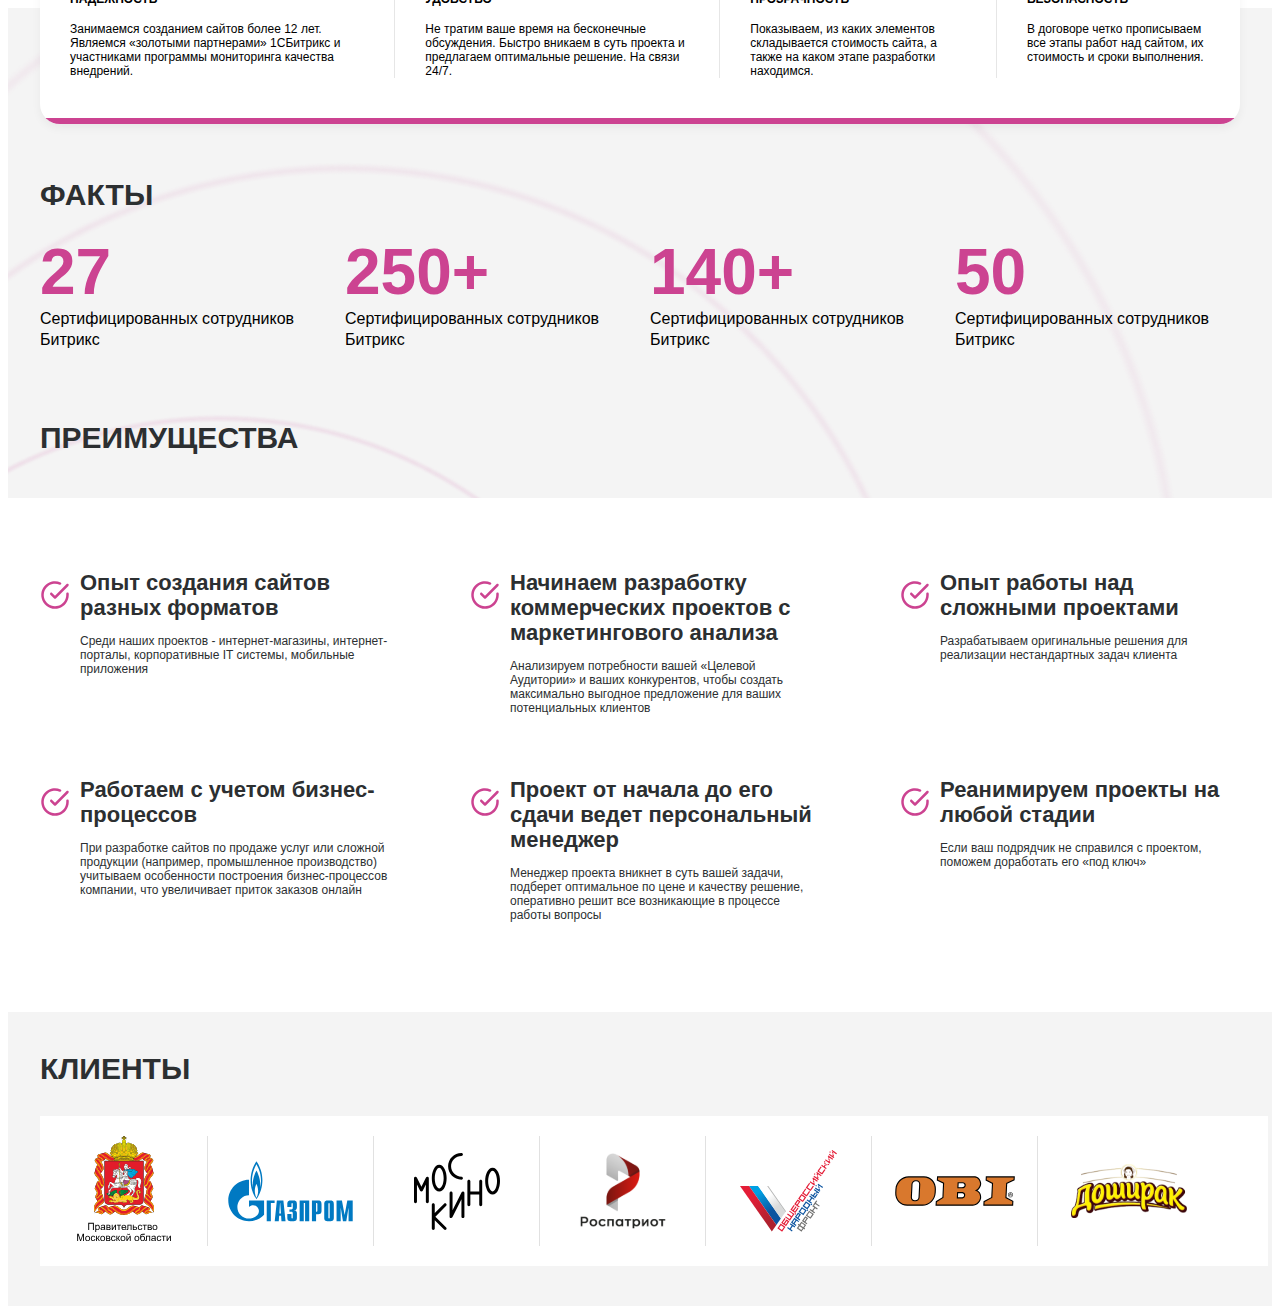
==== index.html @ 1a8cd61f "aS" ====
<!DOCTYPE html>
<html lang="en">
  <head>
    <meta charset="UTF-8" />
    <meta http-equiv="X-UA-Compatible" content="IE=edge" />
    <meta name="viewport" content="width=device-width, initial-scale=1.0" />
    <link
      rel="stylesheet"
      href="https://cdnjs.cloudflare.com/ajax/libs/modern-normalize/1.1.0/modern-normalize.min.css"
      integrity="sha512-wpPYUAdjBVSE4KJnH1VR1HeZfpl1ub8YT/NKx4PuQ5NmX2tKuGu6U/JRp5y+Y8XG2tV+wKQpNHVUX03MfMFn9Q=="
      crossorigin="anonymous"
      referrerpolicy="no-referrer"
    />
    <link rel="stylesheet" href="./css/styles.css" />
    <link rel="stylesheet" href="./css/main.min.css" />
    <title>Document</title>
  </head>
  <body>
    <!-- <header class="header">
      <article class="container">
        <button type="button" class="mob-menu-open-btn">
          <svg width="20" height="20">
            <use href="./images/sprite.svg#icon-menu"></use>
          </svg>
        </button>
        <div class="logo__wrap">
          <a href="" class="header__logo">
            <svg width="128" height="26">
              <use href="./images/sprite.svg#icon-logoblack"></use>
            </svg>
          </a>
          <p class="header__logo-text">Делаем сайты на 1С Битрикс</p>
        </div>
        <nav class="header__nav">
          <ol class="header__list">
            <li class="header__item"><a href="" class="header-link">главная</a></li>
            <li class="header__item"><a href="" class="header-link">услуги</a></li>
            <li class="header__item"><a href="" class="header-link">1с битрикс</a></li>
            <li class="header__item"><a href="" class="header-link">битрикс24</a></li>
            <li class="header__item"><a href="" class="header-link">маркет</a></li>
            <li class="header__item"><a href="" class="header-link">о нас</a></li>
            <li class="header__item"><a href="" class="header-link">контакты</a></li>
          </ol>
        </nav>
        <a href="" class="header__tel">+7 495 128-8976</a>
        <ul class="header__list-icons">
          <li class="list-icons__item list-icons__item--first">
            <svg class="list-icons__icon list-icons__icon--first" width="20" height="20">
              <use href="./images/sprite.svg#icon-search"></use>
            </svg> -->
    <!-- <button type="button" class="header-form-close-btn">
              <svg class="list-icons__icon" width="20" height="20">
                <use href="./images/sprite.svg#icon-x"></use>
              </svg>
            </button> -->
    <!-- </li>
          <li class="list-icons__item">
            <svg class="list-icons__icon" width="20" height="20">
              <use href="./images/sprite.svg#icon-user"></use>
            </svg>
          </li>
          <li class="list-icons__item">
            <svg class="list-icons__icon" width="20" height="20">
              <use href="./images/sprite.svg#icon-shopping-cart"></use>
            </svg>
          </li> -->
    <!-- <li class="list-icons__item">
            <svg class="list-icons__icon" width="20" height="20">
              <use href="./images/sprite.svg#icon-call"></use>
            </svg>
          </li> -->
    <!-- </ul>
        <form class="header__form">
          <input type="text" name="search" id="search" class="header-input" placeholder="Искать" />
          <svg width="20" height="20">
            <use href="./images/sprite.svg#icon-search"></use>
          </svg>
        </form>
      </article>
    </header> -->
    <!-- <section class="hero">
      <article class="container">
        <article class="hero__article hero__article--first slide active">
          <div class="hero__title">Создаем cайты, приносящие <span>прибыль</span></div>
          <div class="hero__text-wrap">
            <div class="hero__text-thumb">
              <p class="hero__text">
                Проанализируем потребности вашей <span>целевой аудитории</span>
              </p>
            </div>
            <div class="hero__text-thumb">
              <p class="hero__text">Изучим <span>предложения</span> ваших конкурентов</p>
            </div>
            <div class="hero__text-thumb">
              <p class="hero__text">
                Учтём особенности построения <span>бизнес-процессов</span> вашей компании
              </p>
            </div>
          </div>
          <button type="button" class="hero-btn">заказать сайт</button>
        </article>
        <article class="hero__article hero__article--second slide">
          <div class="hero__title">Создаем cайты, приносящие <span>прибыль</span></div>
          <div class="hero__text-wrap">
            <div class="hero__text-thumb">
              <p class="hero__text">
                Проанализируем потребности вашей <span>целевой аудитории</span>
              </p>
            </div>
            <div class="hero__text-thumb">
              <p class="hero__text">Изучим <span>предложения</span> ваших конкурентов</p>
            </div>
            <div class="hero__text-thumb">
              <p class="hero__text">
                Учтём особенности построения <span>бизнес-процессов</span> вашей компании
              </p>
            </div>
          </div>
          <button type="button" class="hero-btn">заказать сайт</button>
        </article>
        <article class="hero__article hero__article--third slide">
          <div class="hero__title">Создаем cайты, приносящие <span>прибыль</span></div>
          <div class="hero__text-wrap">
            <div class="hero__text-thumb">
              <p class="hero__text">
                Проанализируем потребности вашей <span>целевой аудитории</span>
              </p>
            </div>
            <div class="hero__text-thumb">
              <p class="hero__text">Изучим <span>предложения</span> ваших конкурентов</p>
            </div>
            <div class="hero__text-thumb">
              <p class="hero__text">
                Учтём особенности построения <span>бизнес-процессов</span> вашей компании
              </p>
            </div>
          </div>
          <button type="button" class="hero-btn">заказать сайт</button>
        </article>
        <div id="btn-prev"></div>
        <div id="btn-next"></div>
        <div class="dots-wrapper">
          <span class="dot active"></span>
          <span class="dot"></span>
          <span class="dot"></span>
        </div>
      </article>
    </section> -->
    <section class="main__wrap">
      <section class="preferences">
        <article class="container">
          <div class="preferences__thumb">
            <h1 class="preferences__title">Крутой цепляющий заголовок</h1>
            <div class="preferences__wrap">
              <article class="preferences__article">
                <h2 class="preferences-article__title">Надежность</h2>
                <p class="preferences__text">
                  Занимаемся созданием сайтов более 12 лет. Являемся «золотыми партнерами» 1СБитрикс
                  и участниками программы мониторинга качества внедрений.
                </p>
              </article>
              <article class="preferences__article">
                <h2 class="preferences-article__title">Удобство</h2>
                <p class="preferences__text">
                  Не тратим ваше время на бесконечные обсуждения. Быстро вникаем в суть проекта и
                  предлагаем оптимальные решение. На связи 24/7.
                </p>
              </article>
              <article class="preferences__article">
                <h2 class="preferences-article__title">Прозрачность</h2>
                <p class="preferences__text">
                  Показываем, из каких элементов складывается стоимость сайта, а также на каком
                  этапе разработки находимся.
                </p>
              </article>
              <article class="preferences__article">
                <h2 class="preferences-article__title">Безопасность</h2>
                <p class="preferences__text">
                  В договоре четко прописываем все этапы работ над сайтом, их стоимость и сроки
                  выполнения.
                </p>
              </article>
            </div>
          </div>
        </article>
      </section>
      <!-- <section class="services">
        <article class="container">
          <h1 class="services__title title">услуги</h1>
          <div class="services__wrap">
            <article class="services__article">
              <img src="./images/services1.jpg" alt="service1" />
              <footer class="services-article__footer">
                <p class="sale"><span>акция</span></p>
              </footer>
              <div class="services-article__wrap">
                <a href="" class="services-article__title">
                  <h2>Лэндинг страницы</h2>
                </a>
                <p class="services__text">
                  Давно выяснено, что при оценке дизайна и композиции читаемый текст мешает
                  сосредоточиться.
                </p>
                <div class="read-more"></div>
                <a href="" class="services__btn">подробнее</a>
              </div>
            </article>
            <article class="services__article">
              <header><p>Оптимальное предложение!</p></header>
              <img src="./images/services2.jpg" alt="service2" />
              <footer class="services-article__footer">
                <p class="sale"><span>-25%</span></p>
                <div><p class="price">Цена от 138 000 ₽</p></div>
              </footer>
              <div class="services-article__wrap">
                <a href="" class="services-article__title">
                  <h2>Поисковая оптимизация</h2>
                </a>
                <p class="services__text">
                  Давно выяснено, что при оценке дизайна и композиции читаемый текст мешает
                  сосредоточиться.
                </p>
                <div class="read-more"></div>
                <a href="" class="services__btn">подробнее</a>
              </div>
            </article>
            <article class="services__article">
              <img src="./images/services3.jpg" alt="service3" />
              <div class="services-article__wrap">
                <a href="" class="services-article__title">
                  <h2>Маркетинг в социальных сетях</h2>
                </a>
                <p class="services__text">
                  Давно выяснено, что при оценке дизайна и композиции читаемый текст мешает
                  сосредоточиться.
                </p>
                <div class="read-more"></div>
                <a href="" class="services__btn">подробнее</a>
              </div>
            </article>
            <article class="services__article">
              <img src="./images/services4.jpg" alt="service4" />
              <div class="services-article__wrap">
                <a href="" class="services-article__title">
                  <h2>Таргетированная реклама</h2>
                </a>
                <p class="services__text">
                  Давно выяснено, что при оценке дизайна и композиции читаемый текст мешает
                  сосредоточиться.
                </p>
                <div class="read-more"></div>
                <a href="" class="services__btn">подробнее</a>
              </div>
            </article>
            <article class="services__article">
              <img src="./images/services5.jpg" alt="service5" />
              <div class="services-article__wrap">
                <a href="" class="services-article__title">
                  <h2>Интернет магазин</h2>
                </a>

                <p class="services__text">
                  Давно выяснено, что при оценке дизайна и композиции читаемый текст мешает
                  сосредоточиться.
                </p>
                <div class="read-more"></div>
                <a href="" class="services__btn">подробнее</a>
              </div>
            </article>
            <article class="services__article">
              <img src="./images/services6.jpg" alt="service6" />
              <footer class="services-article__footer">
                <p class="sale"><span>акция</span></p>
              </footer>
              <div class="services-article__wrap">
                <a href="" class="services-article__title">
                  <h2>Мобильное приложение</h2>
                </a>
                <p class="services__text">
                  Давно выяснено, что при оценке дизайна и композиции читаемый текст мешает
                  сосредоточиться.
                </p>
                <div class="read-more"></div>
                <a href="" class="services__btn">подробнее</a>
              </div>
            </article>
          </div>
          <footer class="services__footer">
            <h2 class="services-footer__title">Заголовок про <span>кучу сервисов</span></h2>
            <p class="services-footer__text">
              <span>Но мы знаем, что раз вы здесь, то вам уже нужен сайт.</span>Поэтому не теряйте
              время! Пока вы раздумываете, ваши клиенты уходят к конкурентам.
            </p>
            <a href="" class="services-footer__btn"><p>все услуги</p></a>
          </footer>
        </article>
      </section> -->
      <section class="facts">
        <article class="container">
          <h1 class="facts__title title">факты</h1>
          <div class="facts__wrap">
            <div class="facts__card">
              <span>27</span>
              <p class="facts__text">Cертифицированных сотрудников Битрикс</p>
            </div>
            <div class="facts__card">
              <span>250+</span>
              <p class="facts__text">Сертифицированных сотрудников Битрикс</p>
            </div>
            <div class="facts__card">
              <span>140+</span>
              <p class="facts__text">Сертифицированных сотрудников Битрикс</p>
            </div>
            <div class="facts__card">
              <span>50</span>
              <p class="facts__text">Сертифицированных сотрудников Битрикс</p>
            </div>
          </div>
        </article>
      </section>
    </section>
    <section class="benefits">
      <article class="container">
        <h1 class="benefits__title title">преимущества</h1>
        <div class="benefits__wrap">
          <article class="benefits__article">
            <div>
              <div class="benefits-article__title">Опыт создания сайтов разных форматов</div>
              <p class="benefits-article__text">
                Среди наших проектов - интернет-магазины, интернет-порталы, корпоративные IT
                системы, мобильные приложения
              </p>
            </div>
          </article>
          <article class="benefits__article">
            <div>
              <div class="benefits-article__title">
                Начинаем разработку коммерческих проектов с маркетингового анализа
              </div>
              <p class="benefits-article__text">
                Анализируем потребности вашей «Целевой Аудитории» и ваших конкурентов, чтобы создать
                максимально выгодное предложение для ваших потенциальных клиентов
              </p>
            </div>
          </article>
          <article class="benefits__article">
            <div>
              <div class="benefits-article__title">Опыт работы над сложными проектами</div>
              <p class="benefits-article__text">
                Разрабатываем оригинальные решения для реализации нестандартных задач клиента
              </p>
            </div>
          </article>
          <article class="benefits__article">
            <div>
              <div class="benefits-article__title">Работаем с учетом бизнес-процессов</div>
              <p class="benefits-article__text">
                При разработке сайтов по продаже услуг или сложной продукции (например, промышленное
                производство) учитываем особенности построения бизнес-процессов компании, что
                увеличивает приток заказов онлайн
              </p>
            </div>
          </article>
          <article class="benefits__article">
            <div>
              <div class="benefits-article__title">
                Проект от начала до его сдачи ведет персональный менеджер
              </div>
              <p class="benefits-article__text">
                Менеджер проекта вникнет в суть вашей задачи, подберет оптимальное по цене и
                качеству решение, оперативно решит все возникающие в процессе работы вопросы
              </p>
            </div>
          </article>
          <article class="benefits__article">
            <div>
              <div class="benefits-article__title">Реанимируем проекты на любой стадии</div>
              <p class="benefits-article__text">
                Если ваш подрядчик не справился с проектом, поможем доработать его «под ключ»
              </p>
            </div>
          </article>
        </div>
      </article>
    </section>
    <section class="clients">
      <article class="container">
        <h1 class="clients__title title">клиенты</h1>
        <div class="clients-wrap">
          <div class="clients__card clients__card--first">
            <img src="./images/mosc.svg" alt="" />
          </div>
          <div class="clients__card clients__card--second">
            <img src="./images/gazprom.svg" alt="" />
          </div>
          <div class="clients__card clients__card--third">
            <img src="./images/mos-kino.svg" alt="" />
          </div>
          <div class="clients__card clients__card--fourth">
            <img src="./images/rospatriot.svg" alt="" />
          </div>
          <div class="clients__card clients__card--fifth">
            <img src="./images/front.svg" alt="" />
          </div>
          <div class="clients__card clients__card--sixth">
            <img src="./images/obi.svg" alt="" />
          </div>
          <div class="clients__card clients__card--seventh">
            <img src="./images/doshik.svg" alt="" />
          </div>
        </div>
      </article>
    </section>
    <!-- <section class="portfolio">
      <article class="container">
        <h1 class="portfolio__title title">портфолио</h1>
        <div class="portfolio__wrap">
          <article class="portfolio__article">
            <img src="./images/port1.jpg" alt="" />
            <p class="portfolio-article__text">Nunc ullamcorper, justo ac pretium</p>
            <div>
              <a href="" class="portfolio-article__btn portfolio-article__btn--text">cмотреть</a>
            </div>
          </article>
          <article class="portfolio__article">
            <img src="./images/port2.jpg" alt="" />
            <p class="portfolio-article__text">Nunc justo ac pretium</p>
            <div>
              <a href="" class="portfolio-article__btn portfolio-article__btn--text">cмотреть</a>
            </div>
          </article>
        </div>
        <footer class="portfolio__footer">
          <div class="portfolio-footer__title">Заголовок про <span>запрос портфолио</span></div>
          <p class="portfolio-footer__text">
            <span>Но мы знаем, что раз вы здесь, то вам уже нужен сайт.</span> Поэтому не теряйте
            время! Пока вы раздумываете, ваши клиенты уходят к конкурентам.
          </p>
          <button type="button" data-modal-open class="portfolio-footer__btn">
            запросить портфолио
          </button>
        </footer>
      </article>
    </section> -->
    <!-- <section class="work">
      <article class="container">
        <h1 class="work__title title">порядок работы</h1>
        <div class="work__wrap">
          <article class="work__article">
            <svg width="15" height="45" class="work__number">
              <use href="./images/sprite.svg#icon-1"></use>
            </svg>
            <div>
              <svg width="30" height="30" class="work__check">
                <use href="./images/sprite.svg#icon-check-circle"></use>
              </svg>
              <p class="work__text">
                Среди наших проектов - интернет-магазины, <span>интернет-порталы</span>,
                корпоративные IT системы, мобильные приложения
              </p>
            </div>
          </article>
          <article class="work__article">
            <svg width="33" height="45" class="work__number">
              <use href="./images/sprite.svg#icon-2"></use>
            </svg>
            <div>
              <svg width="30" height="30" class="work__check">
                <use href="./images/sprite.svg#icon-check-circle"></use>
              </svg>
              <p class="work__text">
                Среди наших проектов - интернет-магазины, интернет-порталы,<span>
                  корпоративные</span
                >
              </p>
            </div>
          </article>
          <article class="work__article">
            <svg width="32" height="45" class="work__number">
              <use href="./images/sprite.svg#icon-3"></use>
            </svg>
            <div>
              <svg width="30" height="30" class="work__check">
                <use href="./images/sprite.svg#icon-check-circle"></use>
              </svg>
              <p class="work__text">
                Если вам нужен Lorem Ipsum для серьёзного проекта, вы наверняка не хотите
                какой-нибудь шутки,<span> скрытой в середине абзаца</span>
              </p>
            </div>
          </article>
          <article class="work__article">
            <svg width="39" height="45" class="work__number">
              <use href="./images/sprite.svg#icon-4"></use>
            </svg>
            <div>
              <svg width="30" height="30" class="work__check">
                <use href="./images/sprite.svg#icon-check-circle"></use>
              </svg>
              <p class="work__text">
                Если вам нужен Lorem Ipsum для <span>серьёзного проекта</span>, вы наверняка не
                хотите какой-нибудь шутки
              </p>
            </div>
          </article>
          <article class="work__article">
            <svg width="32" height="45" class="work__number">
              <use href="./images/sprite.svg#icon-5"></use>
            </svg>
            <div>
              <svg width="30" height="30" class="work__check">
                <use href="./images/sprite.svg#icon-check-circle"></use>
              </svg>
              <p class="work__text">
                Если вам нужен Lorem Ipsum для серьёзного проекта, вы <span>наверняка</span> не
                хотите
              </p>
            </div>
          </article>
          <article class="work__article">
            <svg width="34" height="45" class="work__number">
              <use href="./images/sprite.svg#icon-6"></use>
            </svg>
            <div>
              <svg width="30" height="30" class="work__check">
                <use href="./images/sprite.svg#icon-check-circle"></use>
              </svg>
              <p class="work__text">
                Среди наших проектов - интернет-магазины, <span>интернет-порталы</span>,
                корпоративные IT системы, мобильные приложения
              </p>
            </div>
          </article>
        </div>
      </article>
    </section> -->
    <!-- <section class="job">
      <article class="container">
        <h1 class="job__title title">Что мы делаем?</h1>
        <div class="job__wrap">
          <article class="job__article"><a href="" class="job__link">билинг</a></article>
          <article class="job__article"><a href="" class="job__link">система аналитики</a></article>
          <article class="job__article"><a href="" class="job__link">битрикс</a></article>
          <article class="job__article"><a href="" class="job__link">социальные сети</a></article>
          <article class="job__article"><a href="" class="job__link">скоринг</a></article>
          <article class="job__article"><a href="" class="job__link">API</a></article>
          <article class="job__article"><a href="" class="job__link">битрикс 24</a></article>
          <article class="job__article">
            <a href="" class="job__link">корпоративные сайты</a>
          </article>
          <article class="job__article"><a href="" class="job__link">E-commerce</a></article>
          <article class="job__article"><a href="" class="job__link">Интеграции</a></article>
          <article class="job__article"><a href="" class="job__link">1с</a></article>
          <article class="job__article"><a href="" class="job__link">скоринг</a></article>
        </div>
      </article>
    </section> -->
    <!-- <section class="recieve">
      <article class="container">
        <h1 class="recieve__title title">что получите</h1>
        <div class="recieve__thumb">
          <div class="recieve__wrap">
            <h2 class="recieve-wrap__title">Вы не будете терять клиентов</h2>
            <p class="recieve-wrap__text recieve-wrap__text--first">
              Дизайн сайта последовательно подталкивает пользователя к
              <span>совершению целевого действия</span> – положить товар в корзину, отправить
              заявку, запросить прайс-лист, оставить контакт для связи т.д.
            </p>
            <p class="recieve-wrap__text">
              Это увеличивает конверсию сайта,<span> минимизирует</span> расходы на привлечение
              клиентов, способствует быстрой окупаемости рекламных компаний
            </p>
          </div>
          <div class="recieve__wrap">
            <h2 class="recieve-wrap__title">Вам не придется платить за доработки</h2>
            <p class="recieve-wrap__text recieve-wrap__text--first">
              Доработки вам не потребуются, т.к. вы получаете полностью готовый к работе сайт.
            </p>
            <p class="recieve-wrap__text recieve-wrap__text--second">
              <span>Мы изготовим сайт «под ключ»</span> , в том числе наполним его оригинальными
              текстами, написанными профессиональным копирайтером с учетом поисковых запросов.
            </p>
            <p class="recieve-wrap__text">
              Интегрируем платежные системы, подключим онлайн-кассы, CRM
            </p>
          </div>
          <div class="recieve__wrap">
            <h2 class="recieve-wrap__title">Вы получаете оптимальное по цене и качеству решение</h2>
            <p class="recieve-wrap__text recieve-wrap__text--first">
              Стоимость сайта включает работу команды квалифицированных профессионалов: маркетолога,
              копирайтера, дизайнера, верстальщика, программиста, руководителя проекта.
            </p>
            <p class="recieve-wrap__text"><span>Решим любую вашу задачу!</span></p>
          </div>
        </div>
      </article>
    </section> -->
    <!-- <footer class="cities">
      <article class="container">
        <div class="town">
          <span class="city">Москва</span>
          <div class="cities__thumb">
            <div>
              <div class="adress__wrap">
                <span class="cities__text">Адрес</span>
                <a href="" class="cities__info">
                  Россия, г. Москва, ул. Ильинка, дом 23/16, подъезд 11
                </a>
              </div>
              <div class="email__wrap">
                <span class="cities__text">Электронная почта</span>
                <a href="" class="cities__info">info@salemedia.org</a>
              </div>
            </div>
            <div class="tel__wrap">
              <span class="cities__text">Телефон</span>
              <div>
                <a href="" class="cities__info">8 495 625 35 81</a>
                <a href="" class="cities__info">8 800 200 23 16</a>
              </div>
            </div>
          </div>
        </div>
        <div class="town">
          <span class="city">Рига</span>
          <div class="cities__thumb">
            <div>
              <div class="adress__wrap">
                <span class="cities__text">Адрес</span>
                <a href="" class="cities__info">
                  Россия, г. Москва, ул. Ильинка, дом 23/16, подъезд 11
                </a>
              </div>
              <div class="email__wrap">
                <span class="cities__text">Электронная почта</span>
                <a href="" class="cities__info">info@salemedia.org</a>
              </div>
            </div>
            <div class="tel__wrap">
              <span class="cities__text">Телефон</span>
              <div>
                <a href="" class="cities__info">8 495 600 35 89</a>
                <a href="" class="cities__info">8 800 200 00 17</a>
              </div>
            </div>
          </div>
        </div>
      </article>
    </footer> -->
    <!-- <aside class="questions">
      <article class="container">
        <div class="questions__title">Остались вопросы?</div>
        <p class="questions__text"><span>Напишите нам</span>, и мы вам обязательно поможем!</p>
        <div class="questions__soc-wrap">
          <a href="" class="questions__soc-link"></a>
          <a href="" class="questions__soc-link"></a>
          <a href="" class="questions__soc-link"></a>
        </div>
        <button type="button" data-popup-open class="questions__btn">написать</button>
      </article>
    </aside> -->
    <!-- <footer class="footer">
      <article class="container">
        <div class="footer-logo__wrap">
          <a href="" class="footer__logo">
            <svg width="197" height="40">
              <use href="./images/sprite.svg#icon-logowhite"></use>
            </svg>
          </a>
          <p class="footer_copy">© 2021 Sale Media LLC. Все права защищены.</p>
        </div>
        <div class="footer-list__wrap">
          <div class="footer-list__title">Интересно почитать:</div>
          <ul class="footer__list">
            <li class="footer__item"><a href="">Как повысить конверсию</a></li>
            <li class="footer__item"><a href="">9 инструментовки в для повышения продаж</a></li>
            <li class="footer__item"><a href="">20 способовов привлечь клиента</a></li>
            <li class="footer__item"><a href="">Как повысить конверсию</a></li>
            <li class="footer__item"><a href="">9 инструментовки в для повышения продаж</a></li>
          </ul>
        </div>
        <div class="footer__soc-thumb">
          <div class="footer__soc-text">Мы в социальных сетях:</div>
          <div class="footer__soc-wrap">
            <a href="" class="footer__soc-link"></a>
            <a href="" class="footer__soc-link"></a>
            <a href="" class="footer__soc-link"></a>
          </div>
        </div>
      </article>
    </footer> -->
    <!-- <aside class="why">
      <article class="container">
        <div class="why__title">Почему не стоит откладывать <span>создание сайта</span>?</div>
        <p class="why__text">
          <span>Но мы знаем, что раз вы здесь, то вам уже нужен сайт. </span> Поэтому не теряйте
          время! Пока вы раздумываете, ваши клиенты уходят к конкурентам.
        </p>
        <button type="button" class="why__btn">заказать сайт</button>
        <button type="button" class="why__btn-close">
          <svg width="10" height="10">
            <use href="./images/sprite.svg#icon-x"></use>
          </svg>
        </button>
      </article>
    </aside> -->
    <!-- временный класс "mob-form" -->
    <!-- <aside class="mob-form">
      <a href="" class="mob-form__link"> Whatsapp </a>
      <a href="" class="mob-form__link">позвонить</a>
    </aside> -->
    <div class="backdrop is-hidden" data-popup>
      <div class="popup-1">
        <button type="button" class="popup__btn-close" data-popup-close>
          <svg width="8" height="8" class="popup__icon">
            <use href="./images/sprite.svg#icon-x"></use>
          </svg>
        </button>
        <p class="popup1__title">Напишите нам и мы обязательно <span>поможем</span> вам!</p>
        <div class="popup1__wrap">
          <a href="" class="popup1__link popup1__link--first"
            ><div>Написать в <span>Telegram</span></div>
          </a>
        </div>
        <div class="popup1__wrap">
          <a href="" class="popup1__link popup1__link--second">
            <div>Написать в <span> WhatsApp</span></div>
          </a>
        </div>
        <div class="popup1__wrap">
          <a href="" class="popup1__link popup1__link--third">
            <div>Написать на <span>E-mail</span></div>
          </a>
        </div>
      </div>
    </div>
    <div class="backdrop is-hidden" data-modal>
      <div class="popup-2">
        <button type="button" data-modal-close class="popup__btn-close">
          <svg width="8" height="8" class="popup__icon">
            <use href="./images/sprite.svg#icon-x"></use>
          </svg>
        </button>
        <p class="popup2__title"><span>Куда</span> отправить портфолио?</p>
        <div class="popup__wrap">
          <div class="popup2__wrap">
            <p class="popup2__text popup2__text--first">Telegram</p>
          </div>
          <div class="popup2__wrap">
            <p class="popup2__text popup2__text--second">Whatsapp</p>
          </div>
          <div class="popup2__wrap">
            <p class="popup2__text popup2__text--third">E-mail</p>
          </div>
        </div>
        <form class="popup2__form">
          <label for="text" class="popup2__label"> Укажите имя аккаунта или номер телефона </label>
          <input
            type="text"
            id="text"
            class="popup2__input"
            name="text"
            placeholder="имя аккаунта или номер телефона"
          />
          <button type="submit" class="popup2__submit">запросить</button>
        </form>
      </div>
    </div>
    <script src="./js/popup.js"></script>
    <script src="./js/slider.js"></script>
  </body>
</html>
---- css/main.min.css ----
.container{width:100%;padding-left:10px;padding-right:10px;margin:0 auto}@media screen and (min-width: 480px){.container{min-width:480px}}@media screen and (min-width: 768px){.container{min-width:768px}}@media screen and (min-width: 1200px){.container{width:1200px}}:root{--black-color: #000000;--second-black-color: #2c2f31;--white-color: #ffffff;--purple-color: #cc4391}p,h1,h2,h3,h4,h5{margin:0}body{font-family:"Arial",sans-serif;background-color:var(--white-color)}a{text-decoration:none}img{display:block;max-width:100%;height:auto}ul,ol{list-style:none;margin:0;padding:0}.visually-hidden{position:absolute;width:1px;height:1px;margin:-1px;border:0;padding:0;white-space:nowrap;clip-path:inset(100%);clip:rect(0 0 0 0);overflow:hidden}button{border:none;background-color:rgba(0,0,0,0)}.title{font-size:20px;line-height:1.15;color:var(--second-black-color);text-transform:uppercase}@media screen and (min-width: 768px){.title{font-size:30px;line-height:1.13}}.main__wrap{background-image:url("/images/bgimg.png");background-repeat:no-repeat;background-position:left;background-attachment:fixed;background-color:#f4f4f4}.preferences{position:relative;overflow:scroll}.preferences .container{width:1180px;padding-left:0;padding-right:0}@media screen and (min-width: 1200px){.preferences .container{padding-left:10px;padding-right:10px;width:1200px;position:absolute;top:-90px;left:50%;transform:translateX(-50%)}}@media screen and (min-width: 1200px){.preferences{padding-bottom:170px;overflow:unset}}.preferences__title{font-size:24px;line-height:1.17;text-transform:uppercase;color:var(--white-color);margin-bottom:16px;display:none}@media screen and (min-width: 1200px){.preferences__title{display:block}}.preferences__article:not(:last-child){padding-right:30px;border-right:1px solid #e6e6e6}.preferences__article:not(:first-child){padding-left:30px}.preferences-article__title{font-weight:700;font-size:12px;line-height:1.17;text-transform:uppercase;color:var(--black-color);margin-bottom:16px}.preferences__wrap{position:relative;display:flex;background-color:var(--white-color);padding:30px 20px 27px 20px}@media screen and (min-width: 1200px){.preferences__wrap{box-shadow:0px 4px 10px rgba(0,0,0,.05);border-radius:20px;padding:30px 30px 46px 30px;overflow:hidden}}.preferences__wrap::before{content:"";position:absolute;height:6px;background-color:#cc4391;bottom:0;left:0;right:0}.preferences__text{font-size:12px;line-height:1.17;color:var(--black-color)}.services{padding-bottom:80px}.services__wrap{display:grid;grid-template-columns:1fr 1fr 1fr;grid-column-gap:20px;grid-row-gap:20px;margin-bottom:20px}.services__title{font-size:30px;line-height:1.13;text-transform:uppercase;color:var(--second-black-color);margin-bottom:33px}.services__article{width:380px;border-radius:20px;position:relative;background-color:var(--white-color);overflow:hidden;outline:1px solid #fff;transition:outline 250ms cubic-bezier(0.4, 0, 0.2, 1)}.services__article header{position:absolute;padding:10px 20px;left:76px;width:max-content;border-radius:0px 0px 10px 10px;background-color:var(--white-color)}.services__article header p{font-weight:700;font-size:12px;line-height:1.25;color:var(--purple-color)}.services__article:hover{outline:1px solid var(--purple-color)}.services-article__footer{position:absolute;left:40px;top:221px;display:flex}.services-article__footer .sale{display:block;width:max-content;padding-top:9px;padding-bottom:8px;padding-left:10px;padding-right:10px;background-color:var(--purple-color);border-radius:5px;margin-right:10px}.services-article__footer .sale span{font-weight:700;font-size:12px;line-height:1.25;text-transform:uppercase;color:var(--white-color)}.services-article__footer div{padding-top:9px;padding-bottom:8px;padding-left:10px;padding-right:10px;width:max-content;border:1px solid var(--purple-color);border-radius:5px;background-color:#fff}.services-article__footer div .price{font-weight:700;font-size:12px;line-height:1.25;color:var(--purple-color)}.services-article__wrap{padding:40px}.services-article__title{display:block;margin-bottom:30px;color:var(--second-black-color)}.services-article__title h2{font-size:22px;line-height:1.14}.services__text{font-weight:400;font-size:14px;line-height:1.43;color:var(--black-color);margin-bottom:33px}.services__btn{display:flex;justify-content:center;align-items:center;width:300px;height:40px;border:1px solid var(--purple-color);border-radius:10px;font-weight:700;font-size:12px;line-height:1.17;text-transform:uppercase;color:var(--purple-color)}.services__footer{background-color:#fff;padding:35px 40px 44px;display:flex;align-items:center;border-radius:20px}.services-footer__title{width:212px;font-size:22px;line-height:1.14;color:var(--second-black-color);margin-right:29px}.services-footer__title span{color:var(--purple-color)}.services-footer__text{width:623px;font-size:14px;line-height:1.43;color:var(--black-color)}.services-footer__text span{font-weight:700;font-style:italic}.services-footer__btn{display:flex;justify-content:center;align-items:center;width:160px;height:40px;border-radius:10px;background-color:var(--purple-color);margin-left:auto}.services-footer__btn p{font-weight:700;font-size:12px;line-height:1.17;text-transform:uppercase;color:var(--white-color)}.facts{padding-bottom:50px;padding-top:40px}@media screen and (min-width: 1200px){.facts{padding-top:0;padding-bottom:147px}}.facts__title{margin-bottom:20px}@media screen and (min-width: 1200px){.facts__title{margin-bottom:23px}}@media screen and (min-width: 768px){.facts__wrap{display:flex;justify-content:space-between}}@media screen and (min-width: 1200px){.facts__wrap{justify-content:unset}}.facts__card span{font-weight:700;font-size:48px;line-height:1.15;color:var(--purple-color);margin-bottom:5px}@media screen and (min-width: 1200px){.facts__card span{margin-right:20px;font-size:64px;line-height:1.16}}.facts__card:not(:last-child){margin-bottom:30px}@media screen and (min-width: 768px){.facts__card:not(:last-child){margin-bottom:0}}@media screen and (min-width: 1200px){.facts__card:not(:last-child){margin-right:20px}}.facts__text{font-size:12px;line-height:1.17;color:var(--black-color)}@media screen and (min-width: 768px){.facts__text{width:186px}}@media screen and (min-width: 1200px){.facts__text{width:auto;font-size:16px;line-height:1.31}}.benefits{padding-top:40px;padding-bottom:30px}@media screen and (min-width: 1200px){.benefits{padding-top:0;padding-bottom:90px}}@media screen and (min-width: 1200px){.benefits__title{margin-top:-77px}}.benefits__wrap{margin-top:30px;display:flex;overflow:scroll}@media screen and (min-width: 768px){.benefits__wrap{display:grid;grid-template-columns:1fr 1fr;grid-column-gap:65px;grid-row-gap:40px;overflow:unset}}@media screen and (min-width: 1200px){.benefits__wrap{margin-top:115px;grid-template-columns:1fr 1fr 1fr;grid-row-gap:62px;grid-column-gap:65px;margin-top:115px}}.benefits-article__title{font-weight:700;font-size:18px;line-height:1.1666666667;color:var(--second-black-color);margin-bottom:11px}@media screen and (min-width: 1200px){.benefits-article__title{font-size:22px;line-height:1.14;margin-bottom:14px}}.benefits-article__text{font-size:12px;line-height:1.1666666667;color:var(--second-black-color)}.benefits__article{display:flex}.benefits__article div{width:230px}@media screen and (min-width: 768px){.benefits__article div{width:310px}}.benefits__article:not(:last-child){margin-right:15px}.benefits__article::before{content:url("../images/check-circle.svg");margin-right:10px;margin-top:4px}@media screen and (min-width: 768px){.benefits__article::before{margin-top:10px}}.clients{padding-top:40px;padding-bottom:40px;background-color:#f4f4f4}.clients__title{margin-bottom:30px}.clients-wrap{display:flex;align-items:center;background-color:var(--white-color);padding:20px 28px 20px 20px;width:1180px;overflow:scroll}.clients__card--first{padding-right:20px;border-right:1px solid #e1e1e1}.clients__card--second,.clients__card--third,.clients__card--fourth,.clients__card--fifth{padding-left:19px;padding-right:19px;border-right:1px solid #e1e1e1}.clients__card--sixth{padding-left:19px;padding-right:18px;border-right:1px solid #e1e1e1}.clients__card--seventh{padding-left:27px}.clients__card{display:flex;align-items:center;height:110px}.portfolio{padding-bottom:80px;background-color:#f4f4f4}.portfolio__title{margin-bottom:33px}.portfolio__wrap{display:flex;margin-bottom:20px}.portfolio__article{width:580px;height:488px;background-color:#fff;border-radius:20px}.portfolio__article div{display:flex;justify-content:center}.portfolio__article:first-child{margin-right:20px}.portfolio-article__text{font-weight:700;font-size:18px;line-height:1.17;text-align:center;text-transform:uppercase;color:var(--second-black-color);margin-top:15px;margin-bottom:26px}.portfolio-article__btn{display:flex;align-items:center;justify-content:center;width:152px;height:40px;border:1px solid var(--purple-color);border-radius:10px}.portfolio-article__btn--text{font-size:12px;line-height:1.17;text-transform:uppercase;color:var(--purple-color)}.portfolio__footer{display:flex;align-items:center;padding:35px 40px 44px 40px;background-color:#fff;border-radius:20px}.portfolio-footer__title{min-width:237px;font-weight:700;font-size:22px;line-height:1.14;margin-right:32px;color:var(--second-black-color)}.portfolio-footer__title span{color:var(--purple-color)}.portfolio-footer__text{font-size:14px;line-height:1.43;color:var(--black-color);margin-right:35px}.portfolio-footer__text span{font-weight:700;font-style:italic}.portfolio-footer__btn{display:flex;justify-content:center;align-items:center;min-width:193px;height:40px;border-radius:10px;background-color:var(--purple-color);cursor:pointer;font-weight:700;font-size:12px;line-height:1.17;text-transform:uppercase;color:var(--white-color);margin-left:auto}.work{padding-bottom:80px;background-color:#f4f4f4}.work__text{width:270px;font-size:14px;line-height:1.43;color:var(--second-black-color)}.work__text span{font-weight:700;font-style:italic}.work__wrap{display:grid;grid-template-columns:1fr 1fr 1fr;grid-column-gap:20px;grid-row-gap:20px}.work__article{display:flex;justify-content:space-around;width:380px;border-radius:20px;padding-top:30px;padding-right:30px}.work__number{margin-top:10px}.work__check{margin-bottom:7px}.job{padding-bottom:80px;background-color:#f4f4f4}.job__title{margin-bottom:18px}.job__wrap{display:grid;grid-template-columns:1fr 1fr 1fr 1fr;background-color:#fff;box-shadow:0px 0px 40px rgba(0,0,0,.1);border-radius:20px;overflow:hidden}.job__link{display:block;text-align:center;background-color:#fff;max-width:294px;height:100px;font-weight:700;font-size:12px;line-height:1.17;text-transform:uppercase;color:var(--second-black-color);padding:42px 77px 44px 77px;transition:background-color 250ms cubic-bezier(0.4, 0, 0.2, 1),color 250ms cubic-bezier(0.4, 0, 0.2, 1)}.job__link:hover{background-color:var(--purple-color);color:#fff}.recieve{background-color:#f4f4f4;padding-bottom:32px}.recieve__title{margin-bottom:50px}.recieve__thumb{padding-top:63px;padding-left:110px;padding-bottom:97px;border-radius:20px;background-color:#fff}.recieve__wrap:not(:last-child){margin-bottom:80px}.recieve-wrap__title{width:879px;font-size:22px;line-height:1.14;color:var(--second-black-color);margin-bottom:12px}.recieve-wrap__text{width:879px;font-size:14px;line-height:20px;color:var(--second-black-color)}.recieve-wrap__text span{font-weight:700;font-style:italic}.recieve-wrap__text--first,.recieve-wrap__text--second{margin-bottom:16px}.recieve__wrap{width:879px;display:flex;flex-wrap:wrap}.recieve__wrap::before{content:" ";min-width:40px;height:4px;background-color:var(--purple-color);margin-bottom:10px}.cities{padding-top:26px;padding-bottom:30px}.cities .container{display:flex;flex-wrap:wrap}.cities__thumb{display:flex;align-items:baseline}.town:first-child{margin-right:156px}.adress__wrap{display:flex;width:270px;flex-wrap:wrap;margin-bottom:10px}.tel__wrap{margin-left:58px;display:flex;width:116px;flex-wrap:wrap}.email__wrap{width:240px;display:flex;flex-wrap:wrap}.city{width:480px;font-weight:700;font-size:22px;line-height:1.14;color:var(--black-color);padding-bottom:17px;border-bottom:1px solid #e1e1e1}.cities__text{font-size:14px;line-height:1.43;color:#444;margin-bottom:4px}.cities__info{font-size:16px;line-height:1.31;color:var(--second-black-color)}.town{width:480px;display:flex;flex-wrap:wrap}.town::before{content:" ";min-width:40px;height:4px;background-color:var(--purple-color);margin-bottom:10px}.adress__wrap{margin-top:5px}.header .container{display:flex;align-items:center}.logo__wrap{padding-top:11px;padding-bottom:11px}.header__logo-text{font-size:16px;line-height:1.25;color:var(--second-black-color);margin-top:5px}.header__nav{display:flex;margin-left:20px;margin-right:19px}.header__list{display:flex}.header-link{font-weight:700;font-size:12px;line-height:1.17;text-transform:uppercase;color:var(--black-color);padding:29px 20px;border-top:4px solid #fff;transition:color 250ms cubic-bezier(0.4, 0, 0.2, 1),border-top 250ms cubic-bezier(0.4, 0, 0.2, 1)}.header-link:hover,.header-link:focus{border-top:4px solid var(--purple-color);color:var(--purple-color)}.header__list-icons{display:flex;margin-left:auto}.list-icons__item:not(:last-child){margin-right:15px}.list-icons__icon{cursor:pointer;fill:var(--black-color);transition:fill 250ms cubic-bezier(0.4, 0, 0.2, 1)}.list-icons__icon:hover,.list-icons__icon:focus{fill:var(--purple-color)}.header__tel{font-weight:700;font-size:16px;line-height:1.25;color:var(--purple-color)}.header-input{width:200px;height:35px;border:1px solid #e1e1e1;border-radius:5px;padding-left:10px}.header__form{display:none}.mob-menu-open-btn{display:none}.hero{background-image:url("../images/herobg.jpg");background-repeat:no-repeat;background-size:cover;background-position:center;min-width:1440px;height:686px}.hero .container{position:relative}.hero__title{width:674px;font-weight:700;font-size:52px;line-height:1.15;text-transform:uppercase;color:var(--white-color);padding-top:150px;margin-bottom:44px}.hero__title span{color:var(--purple-color)}.hero__text-wrap{display:flex;margin-bottom:100px}.hero__text{font-size:16px;line-height:1.31;color:var(--white-color)}.hero__text span{font-weight:700;font-style:italic}.hero__text-thumb{width:280px;display:flex;flex-wrap:wrap}.hero__text-thumb:not(:last-child){margin-right:20px}.hero__text-thumb::before{content:" ";min-width:40px;height:4px;background-color:var(--purple-color);margin-bottom:10px}.hero-btn{cursor:pointer;min-width:185px;height:40px;background-color:var(--purple-color);box-shadow:0px 4px 4px rgba(0,0,0,.25);border-radius:10px;font-weight:700;font-size:12px;line-height:1.17;text-align:center;text-transform:uppercase;color:var(--white-color)}.slide{width:100%;height:100%;display:none}.slide.active{display:block}.dots-wrapper{display:flex;justify-content:center;margin-top:15px}.dot.active{background-color:#000}#btn-prev{position:absolute;left:-60px;top:270px;width:40px;height:40px;background-color:#fff;border-radius:100px;background-image:url("[data-uri]");cursor:pointer;background-repeat:no-repeat;background-position:center;transition:opacity .2s ease-in-out}#btn-next{width:40px;height:40px;position:absolute;right:-60px;border-radius:100px;background-image:url("[data-uri]");cursor:pointer;background-repeat:no-repeat;background-position:center;transform:rotate(180deg);background-color:#fff;cursor:pointer;top:270px}.dots-wrapper{position:absolute;right:0;display:flex;justify-content:center;margin-top:15px}.dots-wrapper span{width:8px;height:8px;border-radius:50%;background-color:rgba(255,255,255,.3);margin-right:10px;cursor:pointer}.dot.active{background-color:#fff}.questions{background-color:var(--purple-color);padding-top:24px;padding-bottom:23px}.questions .container{display:flex;align-items:center}.questions__title{width:294px;font-weight:700;font-size:22px;line-height:1.14;color:var(--white-color);margin-right:34px}.questions__text{font-size:14px;line-height:1.43;color:var(--white-color);margin-right:141px}.questions__text span{font-weight:700}.questions__btn{min-width:180px;height:39px;border-radius:10px;background-color:var(--white-color);font-weight:700;font-size:12px;line-height:1.17;text-align:center;text-transform:uppercase;color:var(--purple-color);margin-left:auto;cursor:pointer}.questions__soc-wrap{display:flex;align-items:center}.questions__soc-link{display:flex;width:32px;height:32px;background-image:url("[data-uri]");background-repeat:no-repeat}.questions__soc-link:not(:last-child){margin-right:18px}.questions__soc-link:first-child{background-image:url("[data-uri]")}.questions__soc-link:last-child{background-image:url("[data-uri]")}.footer{background-color:#040b16;padding-top:25px;padding-bottom:38px}.footer .container{display:flex;align-items:center}.footer-logo__wrap{width:197px;margin-right:103px}.footer_copy{font-size:14px;line-height:1.43;color:var(--white-color);margin-top:31px}.footer__list{display:grid;grid-template-columns:1fr 1fr;grid-column-gap:55px;grid-row-gap:6px}.footer-list__title{font-size:14px;line-height:1.43;color:var(--white-color);margin-bottom:10px}.footer__item a{font-size:12px;line-height:1.67;color:var(--purple-color)}.footer__soc-wrap{display:flex;justify-content:right}.footer__soc-thumb{margin-left:auto}.footer__soc-text{font-weight:700;font-size:14px;line-height:1.43;color:var(--white-color);margin-bottom:15px}.footer__soc-link{display:flex;width:32px;height:32px;background-image:url("[data-uri]");background-repeat:no-repeat}.footer__soc-link:first-child{margin-right:18px;background-image:url("[data-uri]")}.footer__soc-link:last-child{margin-left:18px;background-image:url("[data-uri]")}.why{display:flex;padding-top:26px;padding-bottom:20px;position:sticky;bottom:0;background-color:#fff}.why .container{display:flex;align-items:center;position:relative}.why__title{min-width:380px;font-weight:700;font-size:20px;line-height:1.15;color:var(--second-black-color);margin-right:20px}.why__title span{color:var(--purple-color)}.why__text{max-width:480px;font-size:14px;line-height:1.43;color:var(--black-color);margin-right:120px}.why__text span{font-weight:700;font-style:italic}.why__btn{min-width:180px;height:40px;background-color:var(--purple-color);border-radius:10px;cursor:pointer;font-weight:700;font-size:12px;line-height:1.17;text-align:center;text-transform:uppercase;color:var(--white-color)}.why__btn-close{position:absolute;width:22px;height:22px;background-color:#e1e1e1;border-radius:5px;left:1248px;fill:#fff;cursor:pointer}.popup-1{width:297px;height:auto;margin:0 auto;background-color:#f4f4f4;box-shadow:0px 0px 60px rgba(0,0,0,.2);border-radius:0px 0px 20px 20px;padding:46px 31px 40px 30px}.popup1__title{font-weight:600;font-size:22px;line-height:1.23;color:var(--second-black-color);margin-bottom:15px}.popup1__title span{color:var(--purple-color)}.popup1__wrap{cursor:pointer;width:236px;display:flex;align-items:center;padding-left:15px;padding-top:8px;padding-bottom:9px;background-color:#fff;box-shadow:0px 4px 4px rgba(0,0,0,.03);border-radius:15px;outline:1px solid rgba(0,0,0,0);transition:outline 250ms cubic-bezier(0.4, 0, 0.2, 1)}.popup1__wrap:not(:last-child){margin-bottom:10px}.popup1__wrap:hover{outline:1px solid var(--purple-color)}.popup__btn-close{display:flex;align-items:center;justify-content:center;position:absolute;right:10px;top:10px;width:22px;height:22px;background-color:#e1e1e1;border-radius:5px;cursor:pointer}.popup__btn-close:hover .popup__icon{fill:var(--purple-color)}.popup__icon{fill:#fff;transition:fill 250ms cubic-bezier(0.4, 0, 0.2, 1)}.popup1__link{display:flex;align-items:center;font-size:14px;line-height:1.43;color:var(--black-color)}.popup1__link span{font-weight:700;font-style:italic}.popup1__link--second::before{width:32px;height:32px;content:url("../images/watsapp.svg");margin-right:10px}.popup1__link--first::before{content:url("../images/telegramm.svg");margin-right:10px;width:32px;height:32px}.popup1__link--third::before{content:url("../images/mymirpurple.svg");margin-right:10px;width:32px;height:32px}.popup-2{width:478px;padding:40px 40px 50px 40px;background-color:#f4f4f4;box-shadow:0px 0px 60px rgba(0,0,0,.2);border-radius:0px 0px 20px 20px}.popup__wrap{display:flex;margin-bottom:20px}.popup2__wrap{cursor:pointer;display:flex;align-items:center;width:121px;height:40px;box-shadow:0px 4px 4px rgba(0,0,0,.03);border-radius:15px;padding-left:10px;padding-top:10px;padding-bottom:10px;outline:1px solid rgba(0,0,0,0);transition:outline 250ms cubic-bezier(0.4, 0, 0.2, 1)}.popup2__wrap:not(:last-child){margin-right:15px}.popup2__wrap:hover{outline:1px solid var(--purple-color)}.popup2__wrap:hover .popup2__text{color:var(--purple-color)}.popup2__title{font-weight:700;font-size:22px;line-height:1.14;color:var(--second-black-color);margin-bottom:42px}.popup2__title span{color:var(--purple-color)}.popup2__text{display:flex;align-items:center;font-weight:700;font-size:14px;line-height:1.43;color:var(--black-color);transition:color 250ms cubic-bezier(0.4, 0, 0.2, 1)}.popup2__label{font-weight:400;font-size:14px;line-height:1.5;color:var(--second-black-color);margin-bottom:5px}.popup2__input{width:398px;height:40px;padding-left:15px;background-color:#fff;border:1px solid #e1e1e1;border-radius:10px;margin-bottom:20px;transition:border 250ms cubic-bezier(0.4, 0, 0.2, 1)}.popup2__input::placeholder{font-size:12px;line-height:1.75;color:#b3b3b3}.popup2__input:hover{border:1px solid var(--purple-color)}.popup2__input:focus{outline:1px solid var(--purple-color)}.popup2__submit{width:180px;height:40px;background-color:var(--purple-color);border-radius:10px;cursor:pointer;font-weight:700;font-size:12px;line-height:1.17;text-align:center;text-transform:uppercase;color:var(--white-color)}.popup2__text--second::before{content:url("../images/watsapp24.svg");margin-right:10px;width:24px;height:24px}.popup2__text--first::before{content:url("../images/telegramm24.svg");margin-right:10px;width:24px;height:24px}.popup2__text--third::before{content:url("../images/mail24.svg");margin-right:10px;width:24px;height:24px}.backdrop{width:100%;height:100%;background-color:rgba(51,51,51,.6);position:fixed;opacity:1;top:0;transition:opacity 250ms cubic-bezier(0.4, 0, 0.2, 1)}.popup-1,.popup-2{height:auto;position:absolute;top:50%;left:50%;transform:translate(-50%, -50%) scale(1);transition:transform 250ms cubic-bezier(0.4, 0, 0.2, 1);border-top:6px solid var(--purple-color)}.is-hidden{opacity:0;pointer-events:none}.backdrop.is-hidden .popup-1,.backdrop.is-hidden .popup-2{transform:translate(-50%, -50%) scale(0)}/*# sourceMappingURL=main.min.css.map */
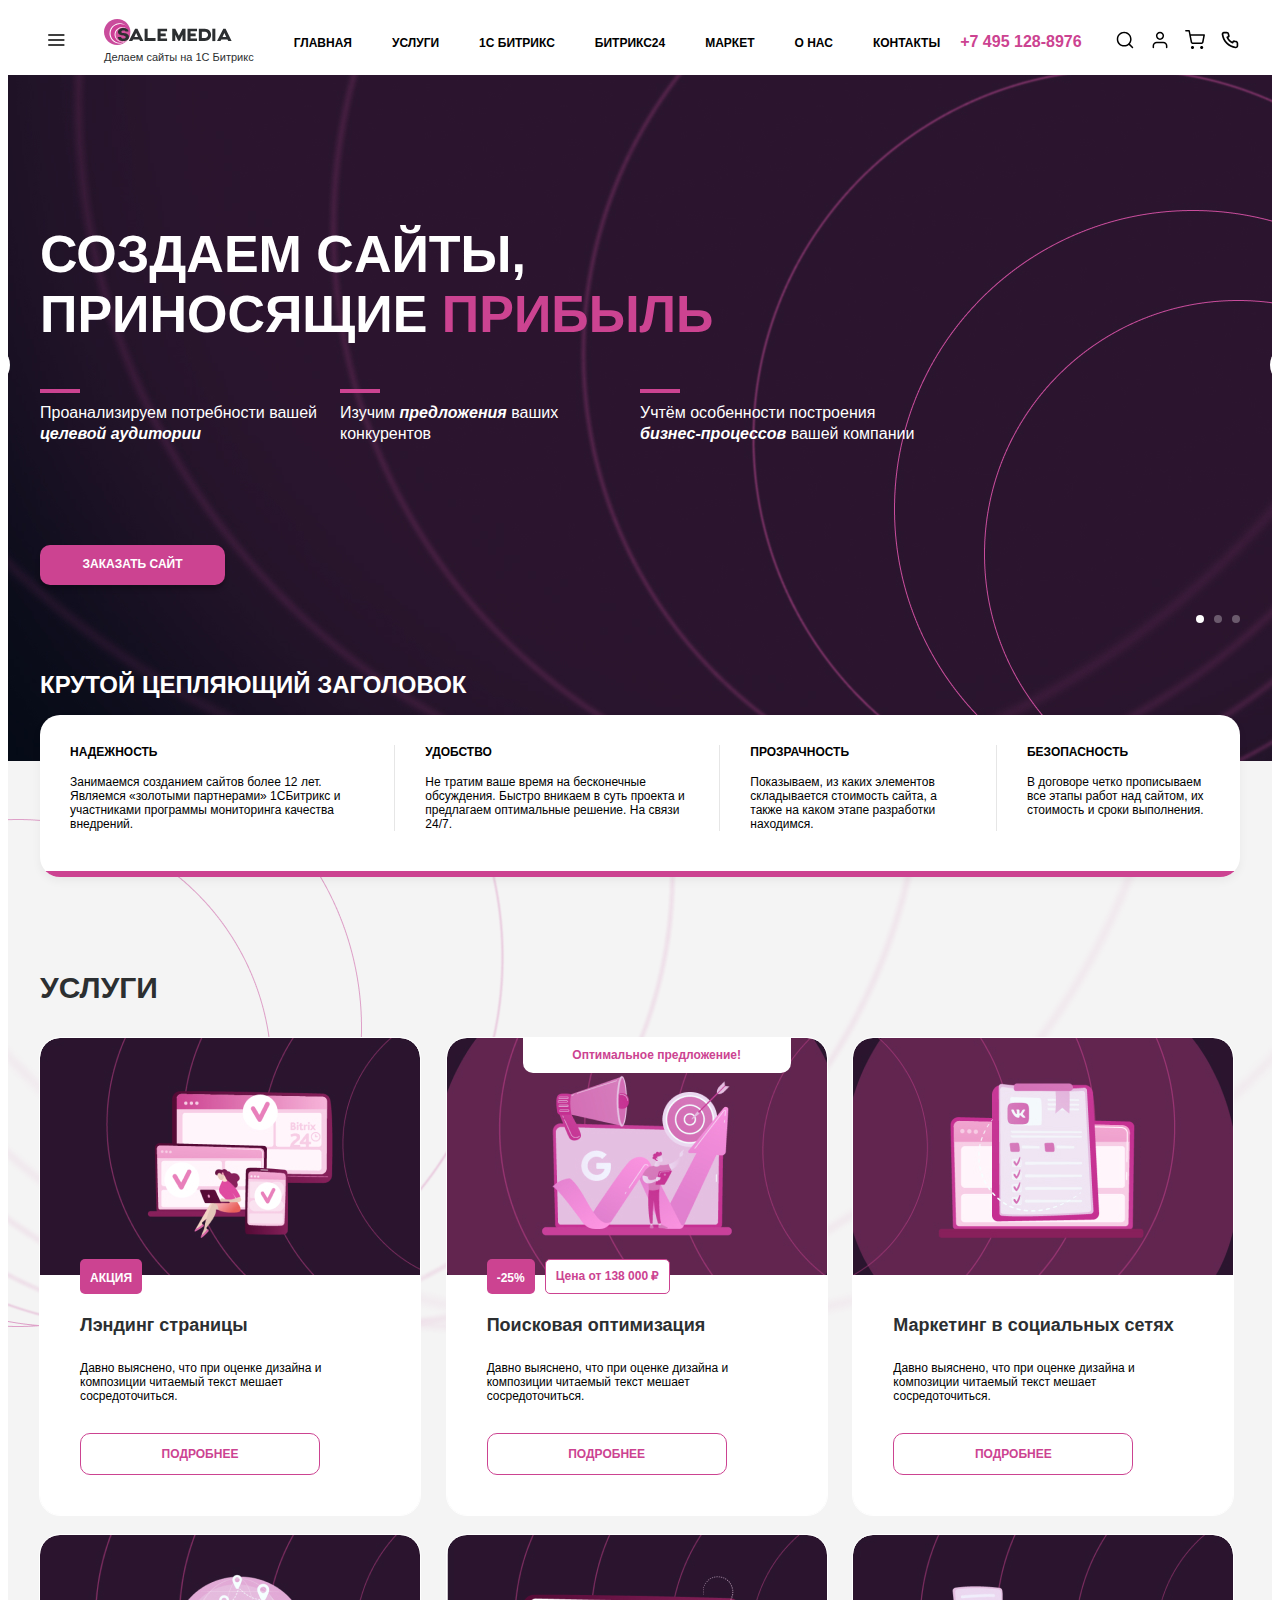
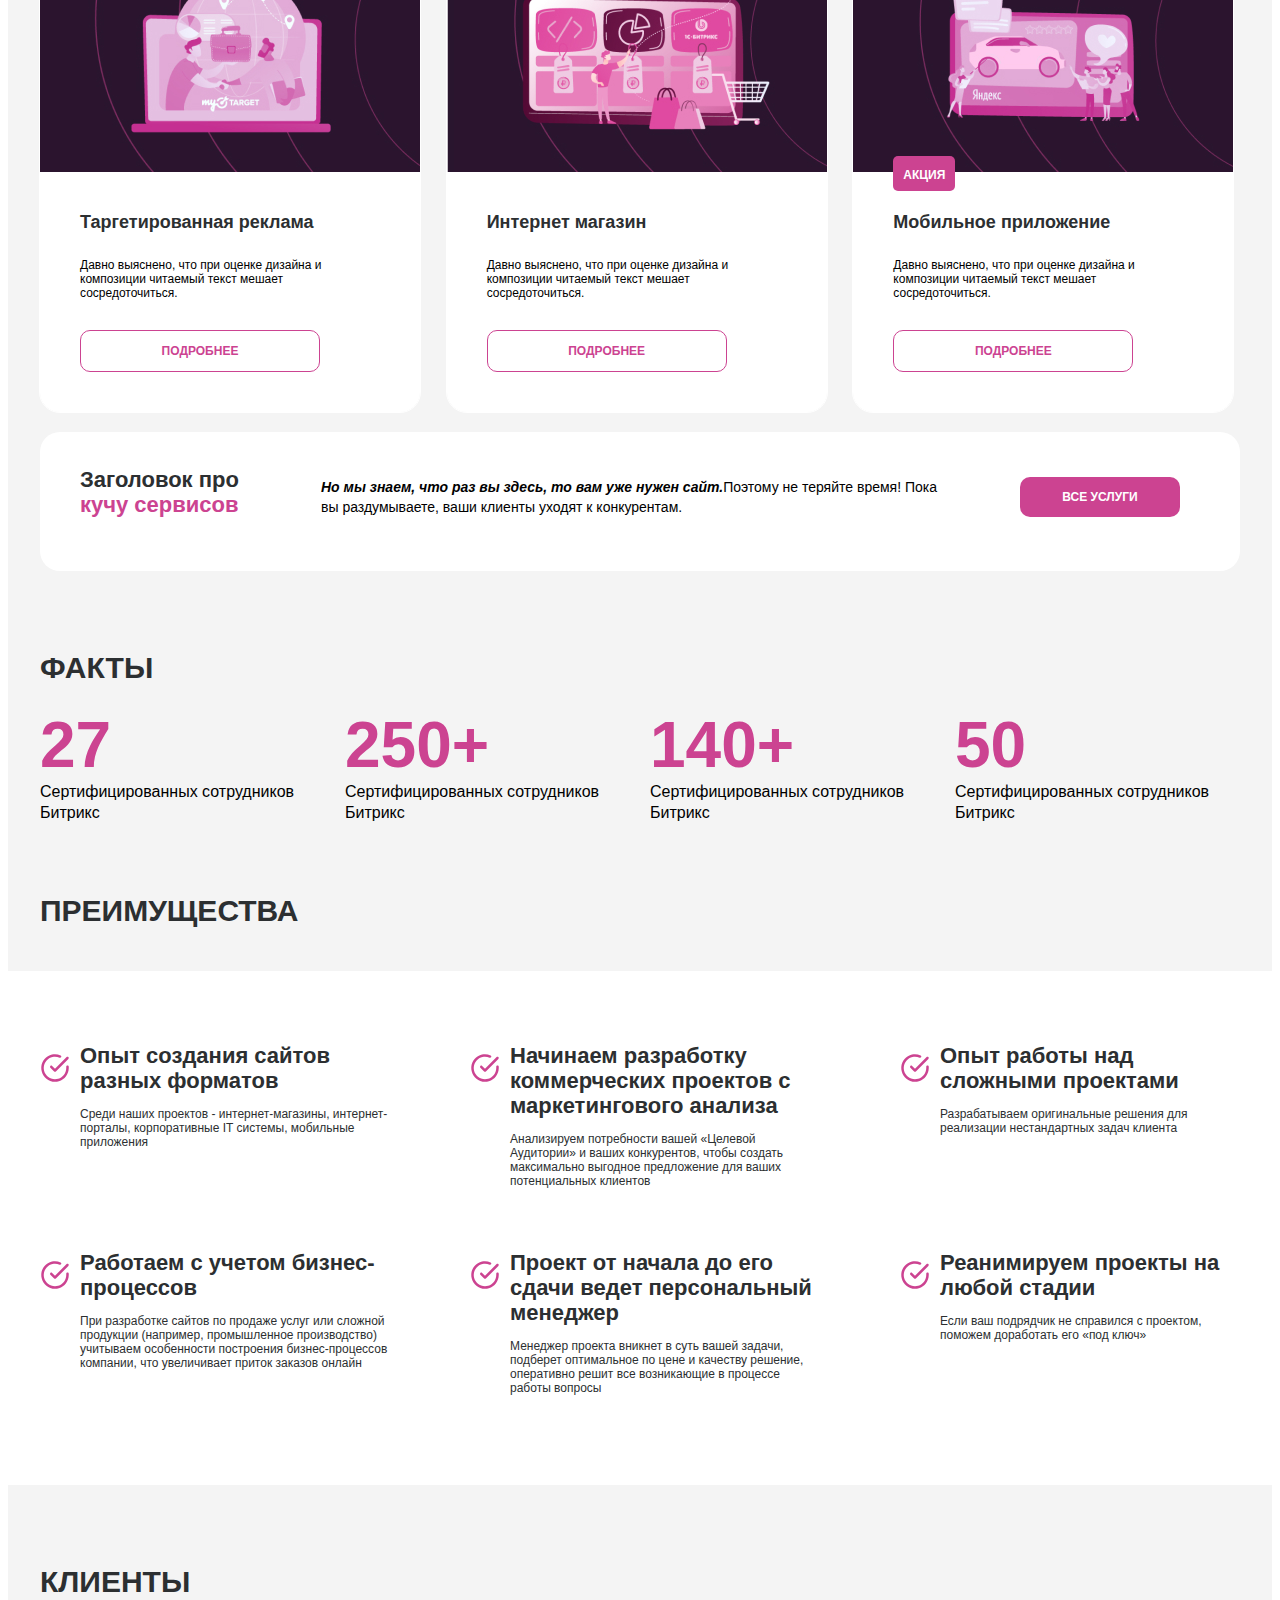
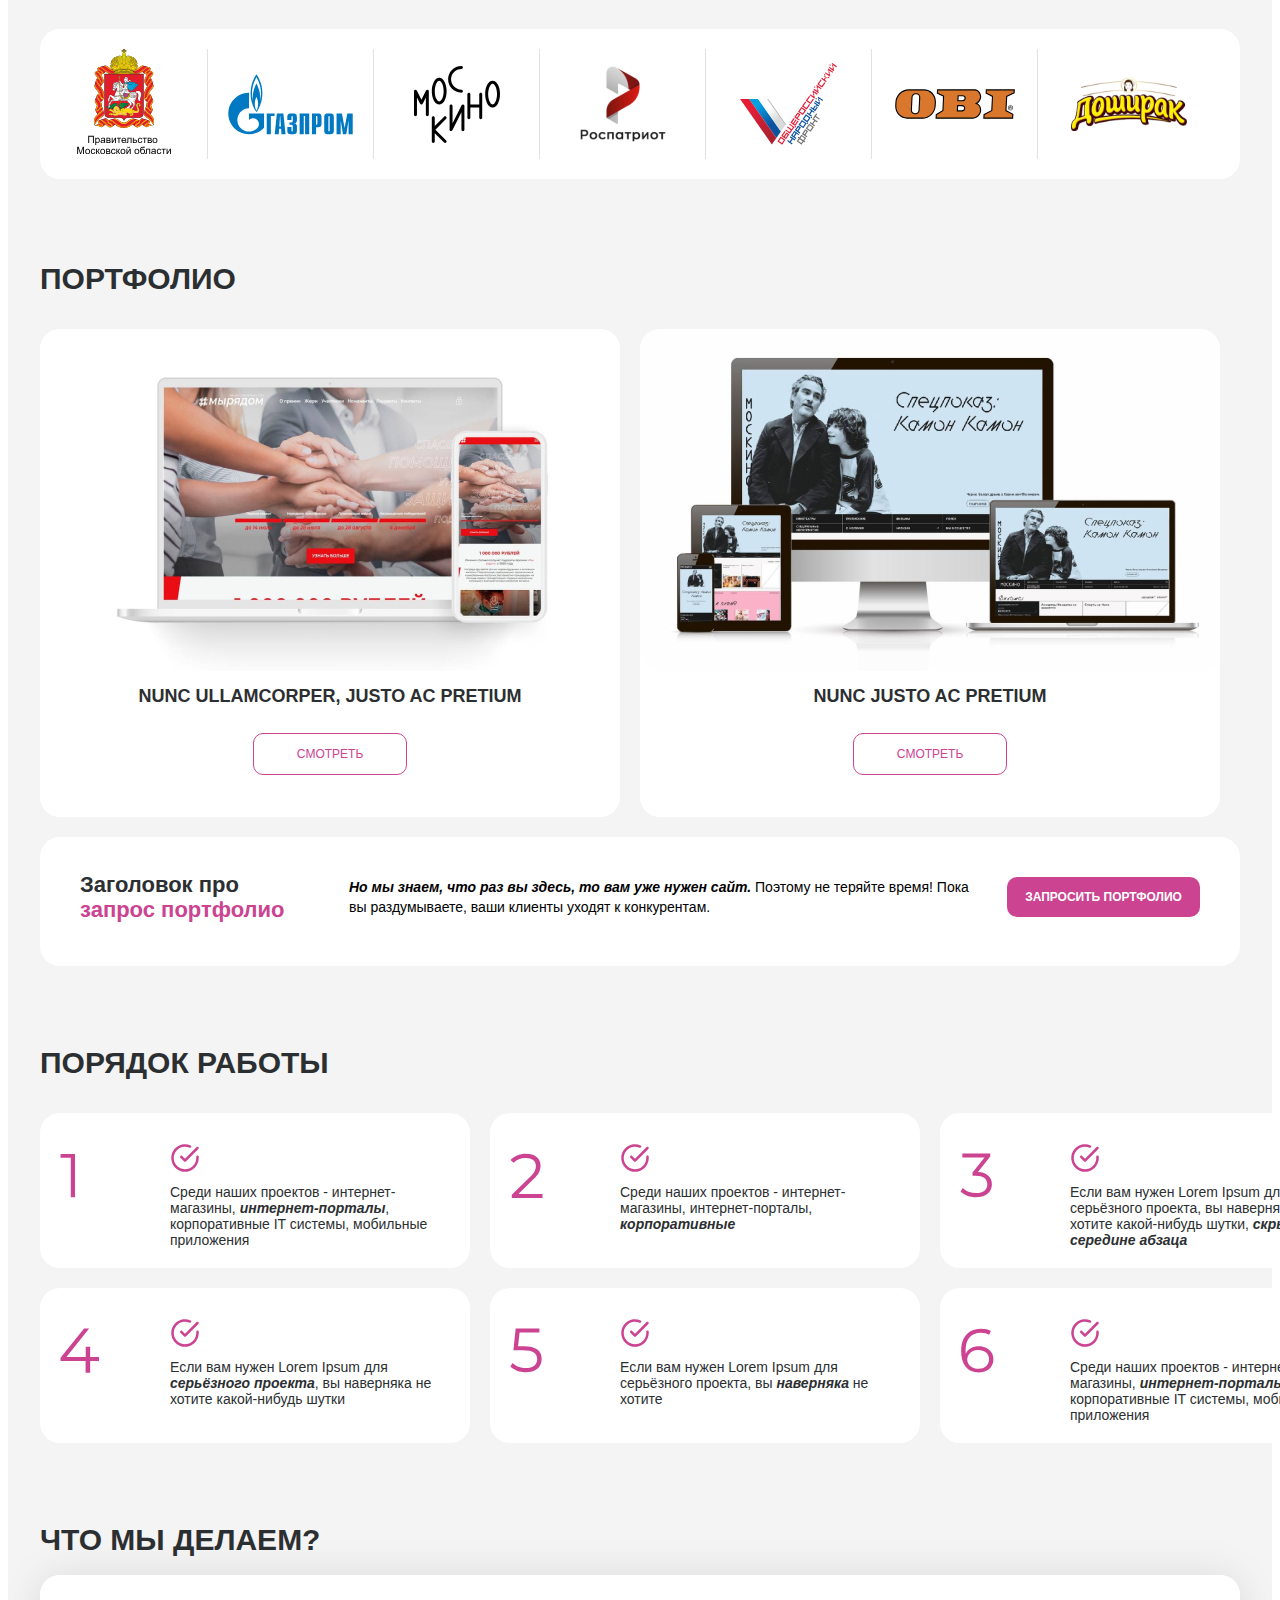
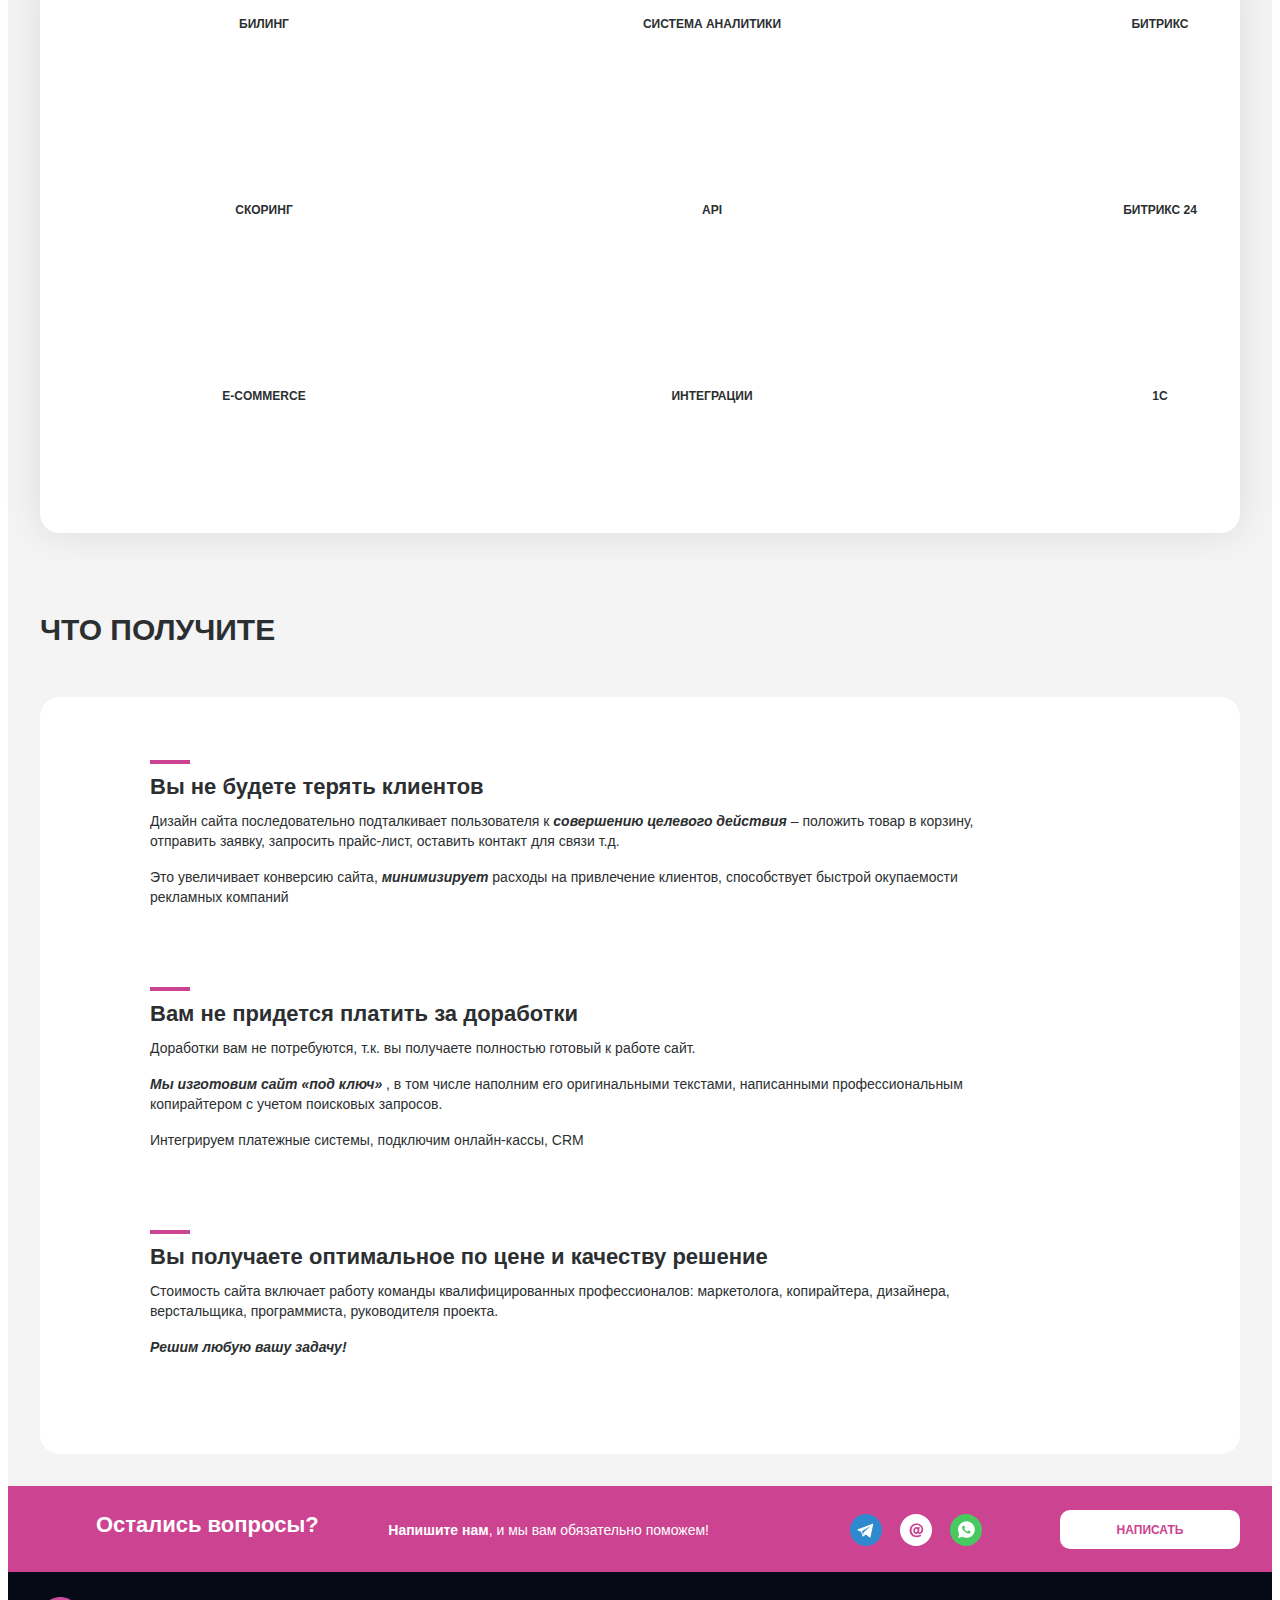
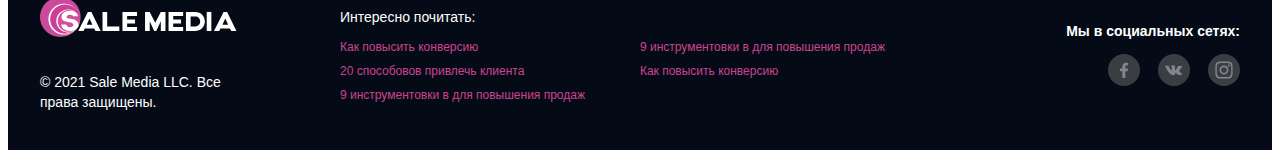
==== commit 7b0427bc: "special for Sofia" ====
--- a/index.html
+++ b/index.html
@@ -16,16 +16,21 @@
     <title>Document</title>
   </head>
   <body>
-    <!-- <header class="header">
+    <header class="header">
       <article class="container">
-        <button type="button" class="mob-menu-open-btn">
+        <button type="button" class="menu-open-btn">
           <svg width="20" height="20">
             <use href="./images/sprite.svg#icon-menu"></use>
           </svg>
         </button>
+        <button type="button" class="menu-close-btn is-hidden">
+          <svg class="list-icons__icon" width="20" height="20">
+            <use href="./images/sprite.svg#icon-x"></use>
+          </svg>
+        </button>
         <div class="logo__wrap">
           <a href="" class="header__logo">
-            <svg width="128" height="26">
+            <svg width="128" height="26" class="logo">
               <use href="./images/sprite.svg#icon-logoblack"></use>
             </svg>
           </a>
@@ -47,13 +52,13 @@
           <li class="list-icons__item list-icons__item--first">
             <svg class="list-icons__icon list-icons__icon--first" width="20" height="20">
               <use href="./images/sprite.svg#icon-search"></use>
-            </svg> -->
-    <!-- <button type="button" class="header-form-close-btn">
+            </svg>
+            <!-- <button type="button" class="header-form-close-btn">
               <svg class="list-icons__icon" width="20" height="20">
                 <use href="./images/sprite.svg#icon-x"></use>
               </svg>
             </button> -->
-    <!-- </li>
+          </li>
           <li class="list-icons__item">
             <svg class="list-icons__icon" width="20" height="20">
               <use href="./images/sprite.svg#icon-user"></use>
@@ -63,539 +68,639 @@
             <svg class="list-icons__icon" width="20" height="20">
               <use href="./images/sprite.svg#icon-shopping-cart"></use>
             </svg>
-          </li> -->
-    <!-- <li class="list-icons__item">
+          </li>
+          <li class="list-icons__item">
             <svg class="list-icons__icon" width="20" height="20">
               <use href="./images/sprite.svg#icon-call"></use>
             </svg>
-          </li> -->
-    <!-- </ul>
+          </li>
+        </ul>
         <form class="header__form">
           <input type="text" name="search" id="search" class="header-input" placeholder="Искать" />
           <svg width="20" height="20">
             <use href="./images/sprite.svg#icon-search"></use>
           </svg>
         </form>
+        <article class="mob-menu is-hidden">
+          <div class="container">
+            <ol class="mob__list">
+              <li class="mob__item" onclick="openbox('box'); return false">
+                <a href="" class="mob__link">главная</a
+                ><svg width="24" height="24" class="menu__icon">
+                  <use href="./images/sprite.svg#icon-chevron-down"></use>
+                </svg>
+                <!-- <div id="box" style="display: none">
+                  <li class="mob__item--second-floor">
+                    <a href="" class="mob__link">услуги</a
+                    ><svg width="24" height="24" class="menu__icon">
+                      <use href="./images/sprite.svg#icon-chevron-down"></use>
+                    </svg>
+                  </li>
+                </div> -->
+              </li>
+              <li id="box" style="display: none">
+                <div class="mob__item--second-floor">
+                  <a href="" class="mob__link">E-commerce</a
+                  ><svg width="24" height="24" class="menu__icon">
+                    <use href="./images/sprite.svg#icon-chevron-down"></use>
+                  </svg>
+                </div>
+                <div class="mob__item--second-floor">
+                  <a href="" class="mob__link">аналитика</a
+                  ><svg width="24" height="24" class="menu__icon">
+                    <use href="./images/sprite.svg#icon-chevron-down"></use>
+                  </svg>
+                </div>
+                <div class="mob__item--second-floor">
+                  <a href="" class="mob__link">аналитика</a
+                  ><svg width="24" height="24" class="menu__icon">
+                    <use href="./images/sprite.svg#icon-chevron-down"></use>
+                  </svg>
+                </div>
+                <div class="mob__item--second-floor">
+                  <a href="" class="mob__link">социальные сети</a
+                  ><svg width="24" height="24" class="menu__icon">
+                    <use href="./images/sprite.svg#icon-chevron-down"></use>
+                  </svg>
+                </div>
+                <div class="mob__item--second-floor">
+                  <a href="" class="mob__link">усаналитика</a
+                  ><svg width="24" height="24" class="menu__icon">
+                    <use href="./images/sprite.svg#icon-chevron-down"></use>
+                  </svg>
+                </div>
+                <div class="mob__item--second-floor">
+                  <a href="" class="mob__link">социальные сети</a
+                  ><svg width="24" height="24" class="menu__icon">
+                    <use href="./images/sprite.svg#icon-chevron-down"></use>
+                  </svg>
+                </div>
+              </li>
+              <li class="mob__item">
+                <a href="" class="mob__link">услуги</a
+                ><svg width="24" height="24" class="menu__icon">
+                  <use href="./images/sprite.svg#icon-chevron-down"></use>
+                </svg>
+              </li>
+              <li class="mob__item">
+                <a href="" class="mob__link">1с битрикс</a
+                ><svg width="24" height="24" class="menu__icon">
+                  <use href="./images/sprite.svg#icon-chevron-down"></use>
+                </svg>
+              </li>
+              <li class="mob__item">
+                <a href="" class="mob__link">битрикс24</a
+                ><svg width="24" height="24" class="menu__icon">
+                  <use href="./images/sprite.svg#icon-chevron-down"></use>
+                </svg>
+              </li>
+              <li class="mob__item">
+                <a href="" class="mob__link">маркет</a
+                ><svg width="24" height="24" class="menu__icon">
+                  <use href="./images/sprite.svg#icon-chevron-down"></use>
+                </svg>
+              </li>
+              <li class="mob__item">
+                <a href="" class="mob__link">о нас</a
+                ><svg width="24" height="24" class="menu__icon">
+                  <use href="./images/sprite.svg#icon-chevron-down"></use>
+                </svg>
+              </li>
+              <li class="mob__item">
+                <a href="" class="mob__link">контакты</a
+                ><svg width="24" height="24" class="menu__icon">
+                  <use href="./images/sprite.svg#icon-chevron-down"></use>
+                </svg>
+              </li>
+            </ol>
+          </div>
+        </article>
       </article>
-    </header> -->
-    <!-- <section class="hero">
-      <article class="container">
-        <article class="hero__article hero__article--first slide active">
-          <div class="hero__title">Создаем cайты, приносящие <span>прибыль</span></div>
-          <div class="hero__text-wrap">
-            <div class="hero__text-thumb">
-              <p class="hero__text">
-                Проанализируем потребности вашей <span>целевой аудитории</span>
-              </p>
-            </div>
-            <div class="hero__text-thumb">
-              <p class="hero__text">Изучим <span>предложения</span> ваших конкурентов</p>
-            </div>
-            <div class="hero__text-thumb">
-              <p class="hero__text">
-                Учтём особенности построения <span>бизнес-процессов</span> вашей компании
-              </p>
-            </div>
-          </div>
-          <button type="button" class="hero-btn">заказать сайт</button>
-        </article>
-        <article class="hero__article hero__article--second slide">
-          <div class="hero__title">Создаем cайты, приносящие <span>прибыль</span></div>
-          <div class="hero__text-wrap">
-            <div class="hero__text-thumb">
-              <p class="hero__text">
-                Проанализируем потребности вашей <span>целевой аудитории</span>
-              </p>
-            </div>
-            <div class="hero__text-thumb">
-              <p class="hero__text">Изучим <span>предложения</span> ваших конкурентов</p>
-            </div>
-            <div class="hero__text-thumb">
-              <p class="hero__text">
-                Учтём особенности построения <span>бизнес-процессов</span> вашей компании
-              </p>
-            </div>
-          </div>
-          <button type="button" class="hero-btn">заказать сайт</button>
-        </article>
-        <article class="hero__article hero__article--third slide">
-          <div class="hero__title">Создаем cайты, приносящие <span>прибыль</span></div>
-          <div class="hero__text-wrap">
-            <div class="hero__text-thumb">
-              <p class="hero__text">
-                Проанализируем потребности вашей <span>целевой аудитории</span>
-              </p>
-            </div>
-            <div class="hero__text-thumb">
-              <p class="hero__text">Изучим <span>предложения</span> ваших конкурентов</p>
-            </div>
-            <div class="hero__text-thumb">
-              <p class="hero__text">
-                Учтём особенности построения <span>бизнес-процессов</span> вашей компании
-              </p>
-            </div>
-          </div>
-          <button type="button" class="hero-btn">заказать сайт</button>
-        </article>
-        <div id="btn-prev"></div>
-        <div id="btn-next"></div>
-        <div class="dots-wrapper">
-          <span class="dot active"></span>
-          <span class="dot"></span>
-          <span class="dot"></span>
-        </div>
-      </article>
-    </section> -->
-    <section class="main__wrap">
-      <section class="preferences">
+    </header>
+    <main>
+      <section class="hero">
         <article class="container">
-          <div class="preferences__thumb">
-            <h1 class="preferences__title">Крутой цепляющий заголовок</h1>
-            <div class="preferences__wrap">
-              <article class="preferences__article">
-                <h2 class="preferences-article__title">Надежность</h2>
-                <p class="preferences__text">
-                  Занимаемся созданием сайтов более 12 лет. Являемся «золотыми партнерами» 1СБитрикс
-                  и участниками программы мониторинга качества внедрений.
-                </p>
-              </article>
-              <article class="preferences__article">
-                <h2 class="preferences-article__title">Удобство</h2>
-                <p class="preferences__text">
-                  Не тратим ваше время на бесконечные обсуждения. Быстро вникаем в суть проекта и
-                  предлагаем оптимальные решение. На связи 24/7.
-                </p>
-              </article>
-              <article class="preferences__article">
-                <h2 class="preferences-article__title">Прозрачность</h2>
-                <p class="preferences__text">
-                  Показываем, из каких элементов складывается стоимость сайта, а также на каком
-                  этапе разработки находимся.
-                </p>
-              </article>
-              <article class="preferences__article">
-                <h2 class="preferences-article__title">Безопасность</h2>
-                <p class="preferences__text">
-                  В договоре четко прописываем все этапы работ над сайтом, их стоимость и сроки
-                  выполнения.
-                </p>
-              </article>
-            </div>
+          <article class="hero__article hero__article--first slide active">
+            <div class="hero__title">Создаем cайты, приносящие <span>прибыль</span></div>
+            <div class="hero__text-wrap">
+              <div class="hero__text-thumb">
+                <p class="hero__text">
+                  Проанализируем потребности вашей <span>целевой аудитории</span>
+                </p>
+              </div>
+              <div class="hero__text-thumb">
+                <p class="hero__text">Изучим <span>предложения</span> ваших конкурентов</p>
+              </div>
+              <div class="hero__text-thumb">
+                <p class="hero__text">
+                  Учтём особенности построения <span>бизнес-процессов</span> вашей компании
+                </p>
+              </div>
+            </div>
+            <button type="button" class="hero-btn">заказать сайт</button>
+          </article>
+          <article class="hero__article hero__article--second slide">
+            <div class="hero__title">Создаем cайты, приносящие <span>прибыль</span></div>
+            <div class="hero__text-wrap">
+              <div class="hero__text-thumb">
+                <p class="hero__text">
+                  Проанализируем потребности вашей <span>целевой аудитории</span>
+                </p>
+              </div>
+              <div class="hero__text-thumb">
+                <p class="hero__text">Изучим <span>предложения</span> ваших конкурентов</p>
+              </div>
+              <div class="hero__text-thumb">
+                <p class="hero__text">
+                  Учтём особенности построения <span>бизнес-процессов</span> вашей компании
+                </p>
+              </div>
+            </div>
+            <button type="button" class="hero-btn">заказать сайт</button>
+          </article>
+          <article class="hero__article hero__article--third slide">
+            <div class="hero__title">Создаем cайты, приносящие <span>прибыль</span></div>
+            <div class="hero__text-wrap">
+              <div class="hero__text-thumb">
+                <p class="hero__text">
+                  Проанализируем потребности вашей <span>целевой аудитории</span>
+                </p>
+              </div>
+              <div class="hero__text-thumb">
+                <p class="hero__text">Изучим <span>предложения</span> ваших конкурентов</p>
+              </div>
+              <div class="hero__text-thumb">
+                <p class="hero__text">
+                  Учтём особенности построения <span>бизнес-процессов</span> вашей компании
+                </p>
+              </div>
+            </div>
+            <button type="button" class="hero-btn">заказать сайт</button>
+          </article>
+          <div id="btn-prev"></div>
+          <div id="btn-next"></div>
+          <div class="dots-wrapper">
+            <span class="dot active"></span>
+            <span class="dot"></span>
+            <span class="dot"></span>
           </div>
         </article>
       </section>
-      <!-- <section class="services">
+      <section class="main__wrap">
+        <section class="preferences">
+          <article class="container">
+            <div class="preferences__thumb">
+              <h1 class="preferences__title">Крутой цепляющий заголовок</h1>
+              <div class="preferences__wrap">
+                <article class="preferences__article">
+                  <h2 class="preferences-article__title">Надежность</h2>
+                  <p class="preferences__text">
+                    Занимаемся созданием сайтов более 12 лет. Являемся «золотыми партнерами»
+                    1СБитрикс и участниками программы мониторинга качества внедрений.
+                  </p>
+                </article>
+                <article class="preferences__article">
+                  <h2 class="preferences-article__title">Удобство</h2>
+                  <p class="preferences__text">
+                    Не тратим ваше время на бесконечные обсуждения. Быстро вникаем в суть проекта и
+                    предлагаем оптимальные решение. На связи 24/7.
+                  </p>
+                </article>
+                <article class="preferences__article">
+                  <h2 class="preferences-article__title">Прозрачность</h2>
+                  <p class="preferences__text">
+                    Показываем, из каких элементов складывается стоимость сайта, а также на каком
+                    этапе разработки находимся.
+                  </p>
+                </article>
+                <article class="preferences__article">
+                  <h2 class="preferences-article__title">Безопасность</h2>
+                  <p class="preferences__text">
+                    В договоре четко прописываем все этапы работ над сайтом, их стоимость и сроки
+                    выполнения.
+                  </p>
+                </article>
+              </div>
+            </div>
+          </article>
+        </section>
+        <section class="services">
+          <article class="container">
+            <h1 class="services__title title">услуги</h1>
+            <div class="services__wrap">
+              <article class="services__article">
+                <img src="./images/services1.jpg" alt="service1" />
+                <footer class="services-article__footer">
+                  <p class="sale"><span>акция</span></p>
+                </footer>
+                <div class="services-article__wrap">
+                  <a href="" class="services-article__title">
+                    <h2>Лэндинг страницы</h2>
+                  </a>
+                  <p class="services__text">
+                    Давно выяснено, что при оценке дизайна и композиции читаемый текст мешает
+                    сосредоточиться.
+                  </p>
+                  <div class="read-more"></div>
+                  <a href="" class="services__btn">подробнее</a>
+                </div>
+              </article>
+              <article class="services__article">
+                <header><p>Оптимальное предложение!</p></header>
+                <img src="./images/services2.jpg" alt="service2" />
+                <footer class="services-article__footer">
+                  <p class="sale"><span>-25%</span></p>
+                  <div><p class="price">Цена от 138 000 ₽</p></div>
+                </footer>
+                <div class="services-article__wrap">
+                  <a href="" class="services-article__title">
+                    <h2>Поисковая оптимизация</h2>
+                  </a>
+                  <p class="services__text">
+                    Давно выяснено, что при оценке дизайна и композиции читаемый текст мешает
+                    сосредоточиться.
+                  </p>
+                  <div class="read-more"></div>
+                  <a href="" class="services__btn">подробнее</a>
+                </div>
+              </article>
+              <article class="services__article">
+                <img src="./images/services3.jpg" alt="service3" />
+                <div class="services-article__wrap">
+                  <a href="" class="services-article__title">
+                    <h2>Маркетинг в социальных сетях</h2>
+                  </a>
+                  <p class="services__text">
+                    Давно выяснено, что при оценке дизайна и композиции читаемый текст мешает
+                    сосредоточиться.
+                  </p>
+                  <div class="read-more"></div>
+                  <a href="" class="services__btn">подробнее</a>
+                </div>
+              </article>
+              <article class="services__article">
+                <img src="./images/services4.jpg" alt="service4" />
+                <div class="services-article__wrap">
+                  <a href="" class="services-article__title">
+                    <h2>Таргетированная реклама</h2>
+                  </a>
+                  <p class="services__text">
+                    Давно выяснено, что при оценке дизайна и композиции читаемый текст мешает
+                    сосредоточиться.
+                  </p>
+                  <div class="read-more"></div>
+                  <a href="" class="services__btn">подробнее</a>
+                </div>
+              </article>
+              <article class="services__article">
+                <img src="./images/services5.jpg" alt="service5" />
+                <div class="services-article__wrap">
+                  <a href="" class="services-article__title">
+                    <h2>Интернет магазин</h2>
+                  </a>
+
+                  <p class="services__text">
+                    Давно выяснено, что при оценке дизайна и композиции читаемый текст мешает
+                    сосредоточиться.
+                  </p>
+                  <div class="read-more"></div>
+                  <a href="" class="services__btn">подробнее</a>
+                </div>
+              </article>
+              <article class="services__article">
+                <img src="./images/services6.jpg" alt="service6" />
+                <footer class="services-article__footer">
+                  <p class="sale"><span>акция</span></p>
+                </footer>
+                <div class="services-article__wrap">
+                  <a href="" class="services-article__title">
+                    <h2>Мобильное приложение</h2>
+                  </a>
+                  <p class="services__text">
+                    Давно выяснено, что при оценке дизайна и композиции читаемый текст мешает
+                    сосредоточиться.
+                  </p>
+                  <div class="read-more"></div>
+                  <a href="" class="services__btn">подробнее</a>
+                </div>
+              </article>
+            </div>
+            <footer class="services__footer">
+              <h2 class="services-footer__title">Заголовок про <span>кучу сервисов</span></h2>
+              <p class="services-footer__text">
+                <span>Но мы знаем, что раз вы здесь, то вам уже нужен сайт.</span>Поэтому не теряйте
+                время! Пока вы раздумываете, ваши клиенты уходят к конкурентам.
+              </p>
+              <a href="" class="services-footer__btn"><p>все услуги</p></a>
+            </footer>
+          </article>
+        </section>
+        <section class="facts">
+          <article class="container">
+            <h1 class="facts__title title">факты</h1>
+            <div class="facts__wrap">
+              <div class="facts__card">
+                <span>27</span>
+                <p class="facts__text">Cертифицированных сотрудников Битрикс</p>
+              </div>
+              <div class="facts__card">
+                <span>250+</span>
+                <p class="facts__text">Сертифицированных сотрудников Битрикс</p>
+              </div>
+              <div class="facts__card">
+                <span>140+</span>
+                <p class="facts__text">Сертифицированных сотрудников Битрикс</p>
+              </div>
+              <div class="facts__card">
+                <span>50</span>
+                <p class="facts__text">Сертифицированных сотрудников Битрикс</p>
+              </div>
+            </div>
+          </article>
+        </section>
+      </section>
+      <section class="benefits">
         <article class="container">
-          <h1 class="services__title title">услуги</h1>
-          <div class="services__wrap">
-            <article class="services__article">
-              <img src="./images/services1.jpg" alt="service1" />
-              <footer class="services-article__footer">
-                <p class="sale"><span>акция</span></p>
-              </footer>
-              <div class="services-article__wrap">
-                <a href="" class="services-article__title">
-                  <h2>Лэндинг страницы</h2>
-                </a>
-                <p class="services__text">
-                  Давно выяснено, что при оценке дизайна и композиции читаемый текст мешает
-                  сосредоточиться.
-                </p>
-                <div class="read-more"></div>
-                <a href="" class="services__btn">подробнее</a>
-              </div>
-            </article>
-            <article class="services__article">
-              <header><p>Оптимальное предложение!</p></header>
-              <img src="./images/services2.jpg" alt="service2" />
-              <footer class="services-article__footer">
-                <p class="sale"><span>-25%</span></p>
-                <div><p class="price">Цена от 138 000 ₽</p></div>
-              </footer>
-              <div class="services-article__wrap">
-                <a href="" class="services-article__title">
-                  <h2>Поисковая оптимизация</h2>
-                </a>
-                <p class="services__text">
-                  Давно выяснено, что при оценке дизайна и композиции читаемый текст мешает
-                  сосредоточиться.
-                </p>
-                <div class="read-more"></div>
-                <a href="" class="services__btn">подробнее</a>
-              </div>
-            </article>
-            <article class="services__article">
-              <img src="./images/services3.jpg" alt="service3" />
-              <div class="services-article__wrap">
-                <a href="" class="services-article__title">
-                  <h2>Маркетинг в социальных сетях</h2>
-                </a>
-                <p class="services__text">
-                  Давно выяснено, что при оценке дизайна и композиции читаемый текст мешает
-                  сосредоточиться.
-                </p>
-                <div class="read-more"></div>
-                <a href="" class="services__btn">подробнее</a>
-              </div>
-            </article>
-            <article class="services__article">
-              <img src="./images/services4.jpg" alt="service4" />
-              <div class="services-article__wrap">
-                <a href="" class="services-article__title">
-                  <h2>Таргетированная реклама</h2>
-                </a>
-                <p class="services__text">
-                  Давно выяснено, что при оценке дизайна и композиции читаемый текст мешает
-                  сосредоточиться.
-                </p>
-                <div class="read-more"></div>
-                <a href="" class="services__btn">подробнее</a>
-              </div>
-            </article>
-            <article class="services__article">
-              <img src="./images/services5.jpg" alt="service5" />
-              <div class="services-article__wrap">
-                <a href="" class="services-article__title">
-                  <h2>Интернет магазин</h2>
-                </a>
-
-                <p class="services__text">
-                  Давно выяснено, что при оценке дизайна и композиции читаемый текст мешает
-                  сосредоточиться.
-                </p>
-                <div class="read-more"></div>
-                <a href="" class="services__btn">подробнее</a>
-              </div>
-            </article>
-            <article class="services__article">
-              <img src="./images/services6.jpg" alt="service6" />
-              <footer class="services-article__footer">
-                <p class="sale"><span>акция</span></p>
-              </footer>
-              <div class="services-article__wrap">
-                <a href="" class="services-article__title">
-                  <h2>Мобильное приложение</h2>
-                </a>
-                <p class="services__text">
-                  Давно выяснено, что при оценке дизайна и композиции читаемый текст мешает
-                  сосредоточиться.
-                </p>
-                <div class="read-more"></div>
-                <a href="" class="services__btn">подробнее</a>
-              </div>
-            </article>
-          </div>
-          <footer class="services__footer">
-            <h2 class="services-footer__title">Заголовок про <span>кучу сервисов</span></h2>
-            <p class="services-footer__text">
-              <span>Но мы знаем, что раз вы здесь, то вам уже нужен сайт.</span>Поэтому не теряйте
+          <h1 class="benefits__title title">преимущества</h1>
+          <div class="benefits__wrap">
+            <article class="benefits__article">
+              <div>
+                <div class="benefits-article__title">Опыт создания сайтов разных форматов</div>
+                <p class="benefits-article__text">
+                  Среди наших проектов - интернет-магазины, интернет-порталы, корпоративные IT
+                  системы, мобильные приложения
+                </p>
+              </div>
+            </article>
+            <article class="benefits__article">
+              <div>
+                <div class="benefits-article__title">
+                  Начинаем разработку коммерческих проектов с маркетингового анализа
+                </div>
+                <p class="benefits-article__text">
+                  Анализируем потребности вашей «Целевой Аудитории» и ваших конкурентов, чтобы
+                  создать максимально выгодное предложение для ваших потенциальных клиентов
+                </p>
+              </div>
+            </article>
+            <article class="benefits__article">
+              <div>
+                <div class="benefits-article__title">Опыт работы над сложными проектами</div>
+                <p class="benefits-article__text">
+                  Разрабатываем оригинальные решения для реализации нестандартных задач клиента
+                </p>
+              </div>
+            </article>
+            <article class="benefits__article">
+              <div>
+                <div class="benefits-article__title">Работаем с учетом бизнес-процессов</div>
+                <p class="benefits-article__text">
+                  При разработке сайтов по продаже услуг или сложной продукции (например,
+                  промышленное производство) учитываем особенности построения бизнес-процессов
+                  компании, что увеличивает приток заказов онлайн
+                </p>
+              </div>
+            </article>
+            <article class="benefits__article">
+              <div>
+                <div class="benefits-article__title">
+                  Проект от начала до его сдачи ведет персональный менеджер
+                </div>
+                <p class="benefits-article__text">
+                  Менеджер проекта вникнет в суть вашей задачи, подберет оптимальное по цене и
+                  качеству решение, оперативно решит все возникающие в процессе работы вопросы
+                </p>
+              </div>
+            </article>
+            <article class="benefits__article">
+              <div>
+                <div class="benefits-article__title">Реанимируем проекты на любой стадии</div>
+                <p class="benefits-article__text">
+                  Если ваш подрядчик не справился с проектом, поможем доработать его «под ключ»
+                </p>
+              </div>
+            </article>
+          </div>
+        </article>
+      </section>
+      <section class="clients">
+        <article class="container">
+          <h1 class="clients__title title">клиенты</h1>
+          <div class="clients-wrap">
+            <div class="clients__card clients__card--first">
+              <img src="./images/mosc.svg" alt="" />
+            </div>
+            <div class="clients__card clients__card--second">
+              <img src="./images/gazprom.svg" alt="" />
+            </div>
+            <div class="clients__card clients__card--third">
+              <img src="./images/mos-kino.svg" alt="" />
+            </div>
+            <div class="clients__card clients__card--fourth">
+              <img src="./images/rospatriot.svg" alt="" />
+            </div>
+            <div class="clients__card clients__card--fifth">
+              <img src="./images/front.svg" alt="" />
+            </div>
+            <div class="clients__card clients__card--sixth">
+              <img src="./images/obi.svg" alt="" />
+            </div>
+            <div class="clients__card clients__card--seventh">
+              <img src="./images/doshik.svg" alt="" />
+            </div>
+          </div>
+        </article>
+      </section>
+      <section class="portfolio">
+        <article class="container">
+          <h1 class="portfolio__title title">портфолио</h1>
+          <div class="portfolio__wrap">
+            <article class="portfolio__article">
+              <img src="./images/port1.jpg" alt="" />
+              <p class="portfolio-article__text">Nunc ullamcorper, justo ac pretium</p>
+              <div>
+                <a href="" class="portfolio-article__btn portfolio-article__btn--text">cмотреть</a>
+              </div>
+            </article>
+            <article class="portfolio__article">
+              <img src="./images/port2.jpg" alt="" />
+              <p class="portfolio-article__text">Nunc justo ac pretium</p>
+              <div>
+                <a href="" class="portfolio-article__btn portfolio-article__btn--text">cмотреть</a>
+              </div>
+            </article>
+          </div>
+          <footer class="portfolio__footer">
+            <div class="portfolio-footer__title">Заголовок про <span>запрос портфолио</span></div>
+            <p class="portfolio-footer__text">
+              <span>Но мы знаем, что раз вы здесь, то вам уже нужен сайт.</span> Поэтому не теряйте
               время! Пока вы раздумываете, ваши клиенты уходят к конкурентам.
             </p>
-            <a href="" class="services-footer__btn"><p>все услуги</p></a>
+            <button type="button" data-modal-open class="portfolio-footer__btn">
+              запросить портфолио
+            </button>
           </footer>
         </article>
-      </section> -->
-      <section class="facts">
+      </section>
+      <section class="work">
         <article class="container">
-          <h1 class="facts__title title">факты</h1>
-          <div class="facts__wrap">
-            <div class="facts__card">
-              <span>27</span>
-              <p class="facts__text">Cертифицированных сотрудников Битрикс</p>
-            </div>
-            <div class="facts__card">
-              <span>250+</span>
-              <p class="facts__text">Сертифицированных сотрудников Битрикс</p>
-            </div>
-            <div class="facts__card">
-              <span>140+</span>
-              <p class="facts__text">Сертифицированных сотрудников Битрикс</p>
-            </div>
-            <div class="facts__card">
-              <span>50</span>
-              <p class="facts__text">Сертифицированных сотрудников Битрикс</p>
-            </div>
+          <h1 class="work__title title">порядок работы</h1>
+          <div class="work__wrap">
+            <article class="work__article">
+              <svg width="15" height="45" class="work__number work__number--one">
+                <use href="./images/sprite.svg#icon-1"></use>
+              </svg>
+              <div>
+                <svg width="30" height="30" class="work__check">
+                  <use href="./images/sprite.svg#icon-check-circle"></use>
+                </svg>
+                <p class="work__text">
+                  Среди наших проектов - интернет-магазины, <span>интернет-порталы</span>,
+                  корпоративные IT системы, мобильные приложения
+                </p>
+              </div>
+            </article>
+            <article class="work__article">
+              <svg width="33" height="45" class="work__number work__number--two">
+                <use href="./images/sprite.svg#icon-2"></use>
+              </svg>
+              <div>
+                <svg width="30" height="30" class="work__check">
+                  <use href="./images/sprite.svg#icon-check-circle"></use>
+                </svg>
+                <p class="work__text">
+                  Среди наших проектов - интернет-магазины, интернет-порталы,<span>
+                    корпоративные</span
+                  >
+                </p>
+              </div>
+            </article>
+            <article class="work__article">
+              <svg width="32" height="45" class="work__number work__number--three">
+                <use href="./images/sprite.svg#icon-3"></use>
+              </svg>
+              <div>
+                <svg width="30" height="30" class="work__check">
+                  <use href="./images/sprite.svg#icon-check-circle"></use>
+                </svg>
+                <p class="work__text">
+                  Если вам нужен Lorem Ipsum для серьёзного проекта, вы наверняка не хотите
+                  какой-нибудь шутки,<span> скрытой в середине абзаца</span>
+                </p>
+              </div>
+            </article>
+            <article class="work__article">
+              <svg width="39" height="45" class="work__number work__number--four">
+                <use href="./images/sprite.svg#icon-4"></use>
+              </svg>
+              <div>
+                <svg width="30" height="30" class="work__check">
+                  <use href="./images/sprite.svg#icon-check-circle"></use>
+                </svg>
+                <p class="work__text">
+                  Если вам нужен Lorem Ipsum для <span>серьёзного проекта</span>, вы наверняка не
+                  хотите какой-нибудь шутки
+                </p>
+              </div>
+            </article>
+            <article class="work__article">
+              <svg width="32" height="45" class="work__number work__number--five">
+                <use href="./images/sprite.svg#icon-5"></use>
+              </svg>
+              <div>
+                <svg width="30" height="30" class="work__check">
+                  <use href="./images/sprite.svg#icon-check-circle"></use>
+                </svg>
+                <p class="work__text">
+                  Если вам нужен Lorem Ipsum для серьёзного проекта, вы <span>наверняка</span> не
+                  хотите
+                </p>
+              </div>
+            </article>
+            <article class="work__article">
+              <svg width="34" height="45" class="work__number work__number--six">
+                <use href="./images/sprite.svg#icon-6"></use>
+              </svg>
+              <div>
+                <svg width="30" height="30" class="work__check">
+                  <use href="./images/sprite.svg#icon-check-circle"></use>
+                </svg>
+                <p class="work__text">
+                  Среди наших проектов - интернет-магазины, <span>интернет-порталы</span>,
+                  корпоративные IT системы, мобильные приложения
+                </p>
+              </div>
+            </article>
           </div>
         </article>
       </section>
-    </section>
-    <section class="benefits">
-      <article class="container">
-        <h1 class="benefits__title title">преимущества</h1>
-        <div class="benefits__wrap">
-          <article class="benefits__article">
-            <div>
-              <div class="benefits-article__title">Опыт создания сайтов разных форматов</div>
-              <p class="benefits-article__text">
-                Среди наших проектов - интернет-магазины, интернет-порталы, корпоративные IT
-                системы, мобильные приложения
+      <section class="job">
+        <article class="container">
+          <h1 class="job__title title">Что мы делаем?</h1>
+          <div class="job__wrap">
+            <article class="job__article"><a href="" class="job__link">билинг</a></article>
+            <article class="job__article">
+              <a href="" class="job__link">система аналитики</a>
+            </article>
+            <article class="job__article"><a href="" class="job__link">битрикс</a></article>
+            <article class="job__article"><a href="" class="job__link">социальные сети</a></article>
+            <article class="job__article"><a href="" class="job__link">скоринг</a></article>
+            <article class="job__article"><a href="" class="job__link">API</a></article>
+            <article class="job__article"><a href="" class="job__link">битрикс 24</a></article>
+            <article class="job__article">
+              <a href="" class="job__link">корпоративные сайты</a>
+            </article>
+            <article class="job__article"><a href="" class="job__link">E-commerce</a></article>
+            <article class="job__article"><a href="" class="job__link">Интеграции</a></article>
+            <article class="job__article"><a href="" class="job__link">1с</a></article>
+            <article class="job__article"><a href="" class="job__link">скоринг</a></article>
+          </div>
+        </article>
+      </section>
+      <section class="recieve">
+        <article class="container">
+          <h1 class="recieve__title title">что получите</h1>
+          <div class="recieve__thumb">
+            <div class="recieve__wrap">
+              <h2 class="recieve-wrap__title">Вы не будете терять клиентов</h2>
+              <p class="recieve-wrap__text recieve-wrap__text--first">
+                Дизайн сайта последовательно подталкивает пользователя к
+                <span>совершению целевого действия</span> – положить товар в корзину, отправить
+                заявку, запросить прайс-лист, оставить контакт для связи т.д.
               </p>
-            </div>
-          </article>
-          <article class="benefits__article">
-            <div>
-              <div class="benefits-article__title">
-                Начинаем разработку коммерческих проектов с маркетингового анализа
-              </div>
-              <p class="benefits-article__text">
-                Анализируем потребности вашей «Целевой Аудитории» и ваших конкурентов, чтобы создать
-                максимально выгодное предложение для ваших потенциальных клиентов
+              <p class="recieve-wrap__text">
+                Это увеличивает конверсию сайта,<span> минимизирует</span> расходы на привлечение
+                клиентов, способствует быстрой окупаемости рекламных компаний
               </p>
             </div>
-          </article>
-          <article class="benefits__article">
-            <div>
-              <div class="benefits-article__title">Опыт работы над сложными проектами</div>
-              <p class="benefits-article__text">
-                Разрабатываем оригинальные решения для реализации нестандартных задач клиента
+            <div class="recieve__wrap">
+              <h2 class="recieve-wrap__title">Вам не придется платить за доработки</h2>
+              <p class="recieve-wrap__text recieve-wrap__text--first">
+                Доработки вам не потребуются, т.к. вы получаете полностью готовый к работе сайт.
               </p>
-            </div>
-          </article>
-          <article class="benefits__article">
-            <div>
-              <div class="benefits-article__title">Работаем с учетом бизнес-процессов</div>
-              <p class="benefits-article__text">
-                При разработке сайтов по продаже услуг или сложной продукции (например, промышленное
-                производство) учитываем особенности построения бизнес-процессов компании, что
-                увеличивает приток заказов онлайн
+              <p class="recieve-wrap__text recieve-wrap__text--second">
+                <span>Мы изготовим сайт «под ключ»</span> , в том числе наполним его оригинальными
+                текстами, написанными профессиональным копирайтером с учетом поисковых запросов.
               </p>
-            </div>
-          </article>
-          <article class="benefits__article">
-            <div>
-              <div class="benefits-article__title">
-                Проект от начала до его сдачи ведет персональный менеджер
-              </div>
-              <p class="benefits-article__text">
-                Менеджер проекта вникнет в суть вашей задачи, подберет оптимальное по цене и
-                качеству решение, оперативно решит все возникающие в процессе работы вопросы
+              <p class="recieve-wrap__text">
+                Интегрируем платежные системы, подключим онлайн-кассы, CRM
               </p>
             </div>
-          </article>
-          <article class="benefits__article">
-            <div>
-              <div class="benefits-article__title">Реанимируем проекты на любой стадии</div>
-              <p class="benefits-article__text">
-                Если ваш подрядчик не справился с проектом, поможем доработать его «под ключ»
+            <div class="recieve__wrap">
+              <h2 class="recieve-wrap__title">
+                Вы получаете оптимальное по цене и качеству решение
+              </h2>
+              <p class="recieve-wrap__text recieve-wrap__text--first">
+                Стоимость сайта включает работу команды квалифицированных профессионалов:
+                маркетолога, копирайтера, дизайнера, верстальщика, программиста, руководителя
+                проекта.
               </p>
-            </div>
-          </article>
-        </div>
-      </article>
-    </section>
-    <section class="clients">
-      <article class="container">
-        <h1 class="clients__title title">клиенты</h1>
-        <div class="clients-wrap">
-          <div class="clients__card clients__card--first">
-            <img src="./images/mosc.svg" alt="" />
-          </div>
-          <div class="clients__card clients__card--second">
-            <img src="./images/gazprom.svg" alt="" />
-          </div>
-          <div class="clients__card clients__card--third">
-            <img src="./images/mos-kino.svg" alt="" />
-          </div>
-          <div class="clients__card clients__card--fourth">
-            <img src="./images/rospatriot.svg" alt="" />
-          </div>
-          <div class="clients__card clients__card--fifth">
-            <img src="./images/front.svg" alt="" />
-          </div>
-          <div class="clients__card clients__card--sixth">
-            <img src="./images/obi.svg" alt="" />
-          </div>
-          <div class="clients__card clients__card--seventh">
-            <img src="./images/doshik.svg" alt="" />
-          </div>
-        </div>
-      </article>
-    </section>
-    <!-- <section class="portfolio">
-      <article class="container">
-        <h1 class="portfolio__title title">портфолио</h1>
-        <div class="portfolio__wrap">
-          <article class="portfolio__article">
-            <img src="./images/port1.jpg" alt="" />
-            <p class="portfolio-article__text">Nunc ullamcorper, justo ac pretium</p>
-            <div>
-              <a href="" class="portfolio-article__btn portfolio-article__btn--text">cмотреть</a>
-            </div>
-          </article>
-          <article class="portfolio__article">
-            <img src="./images/port2.jpg" alt="" />
-            <p class="portfolio-article__text">Nunc justo ac pretium</p>
-            <div>
-              <a href="" class="portfolio-article__btn portfolio-article__btn--text">cмотреть</a>
-            </div>
-          </article>
-        </div>
-        <footer class="portfolio__footer">
-          <div class="portfolio-footer__title">Заголовок про <span>запрос портфолио</span></div>
-          <p class="portfolio-footer__text">
-            <span>Но мы знаем, что раз вы здесь, то вам уже нужен сайт.</span> Поэтому не теряйте
-            время! Пока вы раздумываете, ваши клиенты уходят к конкурентам.
-          </p>
-          <button type="button" data-modal-open class="portfolio-footer__btn">
-            запросить портфолио
-          </button>
-        </footer>
-      </article>
-    </section> -->
-    <!-- <section class="work">
-      <article class="container">
-        <h1 class="work__title title">порядок работы</h1>
-        <div class="work__wrap">
-          <article class="work__article">
-            <svg width="15" height="45" class="work__number">
-              <use href="./images/sprite.svg#icon-1"></use>
-            </svg>
-            <div>
-              <svg width="30" height="30" class="work__check">
-                <use href="./images/sprite.svg#icon-check-circle"></use>
-              </svg>
-              <p class="work__text">
-                Среди наших проектов - интернет-магазины, <span>интернет-порталы</span>,
-                корпоративные IT системы, мобильные приложения
-              </p>
-            </div>
-          </article>
-          <article class="work__article">
-            <svg width="33" height="45" class="work__number">
-              <use href="./images/sprite.svg#icon-2"></use>
-            </svg>
-            <div>
-              <svg width="30" height="30" class="work__check">
-                <use href="./images/sprite.svg#icon-check-circle"></use>
-              </svg>
-              <p class="work__text">
-                Среди наших проектов - интернет-магазины, интернет-порталы,<span>
-                  корпоративные</span
-                >
-              </p>
-            </div>
-          </article>
-          <article class="work__article">
-            <svg width="32" height="45" class="work__number">
-              <use href="./images/sprite.svg#icon-3"></use>
-            </svg>
-            <div>
-              <svg width="30" height="30" class="work__check">
-                <use href="./images/sprite.svg#icon-check-circle"></use>
-              </svg>
-              <p class="work__text">
-                Если вам нужен Lorem Ipsum для серьёзного проекта, вы наверняка не хотите
-                какой-нибудь шутки,<span> скрытой в середине абзаца</span>
-              </p>
-            </div>
-          </article>
-          <article class="work__article">
-            <svg width="39" height="45" class="work__number">
-              <use href="./images/sprite.svg#icon-4"></use>
-            </svg>
-            <div>
-              <svg width="30" height="30" class="work__check">
-                <use href="./images/sprite.svg#icon-check-circle"></use>
-              </svg>
-              <p class="work__text">
-                Если вам нужен Lorem Ipsum для <span>серьёзного проекта</span>, вы наверняка не
-                хотите какой-нибудь шутки
-              </p>
-            </div>
-          </article>
-          <article class="work__article">
-            <svg width="32" height="45" class="work__number">
-              <use href="./images/sprite.svg#icon-5"></use>
-            </svg>
-            <div>
-              <svg width="30" height="30" class="work__check">
-                <use href="./images/sprite.svg#icon-check-circle"></use>
-              </svg>
-              <p class="work__text">
-                Если вам нужен Lorem Ipsum для серьёзного проекта, вы <span>наверняка</span> не
-                хотите
-              </p>
-            </div>
-          </article>
-          <article class="work__article">
-            <svg width="34" height="45" class="work__number">
-              <use href="./images/sprite.svg#icon-6"></use>
-            </svg>
-            <div>
-              <svg width="30" height="30" class="work__check">
-                <use href="./images/sprite.svg#icon-check-circle"></use>
-              </svg>
-              <p class="work__text">
-                Среди наших проектов - интернет-магазины, <span>интернет-порталы</span>,
-                корпоративные IT системы, мобильные приложения
-              </p>
-            </div>
-          </article>
-        </div>
-      </article>
-    </section> -->
-    <!-- <section class="job">
-      <article class="container">
-        <h1 class="job__title title">Что мы делаем?</h1>
-        <div class="job__wrap">
-          <article class="job__article"><a href="" class="job__link">билинг</a></article>
-          <article class="job__article"><a href="" class="job__link">система аналитики</a></article>
-          <article class="job__article"><a href="" class="job__link">битрикс</a></article>
-          <article class="job__article"><a href="" class="job__link">социальные сети</a></article>
-          <article class="job__article"><a href="" class="job__link">скоринг</a></article>
-          <article class="job__article"><a href="" class="job__link">API</a></article>
-          <article class="job__article"><a href="" class="job__link">битрикс 24</a></article>
-          <article class="job__article">
-            <a href="" class="job__link">корпоративные сайты</a>
-          </article>
-          <article class="job__article"><a href="" class="job__link">E-commerce</a></article>
-          <article class="job__article"><a href="" class="job__link">Интеграции</a></article>
-          <article class="job__article"><a href="" class="job__link">1с</a></article>
-          <article class="job__article"><a href="" class="job__link">скоринг</a></article>
-        </div>
-      </article>
-    </section> -->
-    <!-- <section class="recieve">
-      <article class="container">
-        <h1 class="recieve__title title">что получите</h1>
-        <div class="recieve__thumb">
-          <div class="recieve__wrap">
-            <h2 class="recieve-wrap__title">Вы не будете терять клиентов</h2>
-            <p class="recieve-wrap__text recieve-wrap__text--first">
-              Дизайн сайта последовательно подталкивает пользователя к
-              <span>совершению целевого действия</span> – положить товар в корзину, отправить
-              заявку, запросить прайс-лист, оставить контакт для связи т.д.
-            </p>
-            <p class="recieve-wrap__text">
-              Это увеличивает конверсию сайта,<span> минимизирует</span> расходы на привлечение
-              клиентов, способствует быстрой окупаемости рекламных компаний
-            </p>
-          </div>
-          <div class="recieve__wrap">
-            <h2 class="recieve-wrap__title">Вам не придется платить за доработки</h2>
-            <p class="recieve-wrap__text recieve-wrap__text--first">
-              Доработки вам не потребуются, т.к. вы получаете полностью готовый к работе сайт.
-            </p>
-            <p class="recieve-wrap__text recieve-wrap__text--second">
-              <span>Мы изготовим сайт «под ключ»</span> , в том числе наполним его оригинальными
-              текстами, написанными профессиональным копирайтером с учетом поисковых запросов.
-            </p>
-            <p class="recieve-wrap__text">
-              Интегрируем платежные системы, подключим онлайн-кассы, CRM
-            </p>
-          </div>
-          <div class="recieve__wrap">
-            <h2 class="recieve-wrap__title">Вы получаете оптимальное по цене и качеству решение</h2>
-            <p class="recieve-wrap__text recieve-wrap__text--first">
-              Стоимость сайта включает работу команды квалифицированных профессионалов: маркетолога,
-              копирайтера, дизайнера, верстальщика, программиста, руководителя проекта.
-            </p>
-            <p class="recieve-wrap__text"><span>Решим любую вашу задачу!</span></p>
-          </div>
-        </div>
-      </article>
-    </section> -->
-    <!-- <footer class="cities">
+              <p class="recieve-wrap__text"><span>Решим любую вашу задачу!</span></p>
+            </div>
+          </div>
+        </article>
+      </section>
+      <!-- <footer class="cities">
       <article class="container">
         <div class="town">
           <span class="city">Москва</span>
@@ -647,19 +752,22 @@
         </div>
       </article>
     </footer> -->
-    <!-- <aside class="questions">
-      <article class="container">
-        <div class="questions__title">Остались вопросы?</div>
-        <p class="questions__text"><span>Напишите нам</span>, и мы вам обязательно поможем!</p>
-        <div class="questions__soc-wrap">
-          <a href="" class="questions__soc-link"></a>
-          <a href="" class="questions__soc-link"></a>
-          <a href="" class="questions__soc-link"></a>
-        </div>
-        <button type="button" data-popup-open class="questions__btn">написать</button>
-      </article>
-    </aside> -->
-    <!-- <footer class="footer">
+      <aside class="questions">
+        <article class="container">
+          <div class="questions__title">Остались вопросы?</div>
+          <p class="questions__text"><span>Напишите нам</span>, и мы вам обязательно поможем!</p>
+          <div class="questions__soc-wrap">
+            <a href="" class="questions__soc-link"></a>
+            <a href="" class="questions__soc-link"></a>
+            <a href="" class="questions__soc-link"></a>
+          </div>
+          <div class="btn__wrap">
+            <button type="button" data-popup-open class="questions__btn">написать</button>
+          </div>
+        </article>
+      </aside>
+    </main>
+    <footer class="footer">
       <article class="container">
         <div class="footer-logo__wrap">
           <a href="" class="footer__logo">
@@ -688,7 +796,7 @@
           </div>
         </div>
       </article>
-    </footer> -->
+    </footer>
     <!-- <aside class="why">
       <article class="container">
         <div class="why__title">Почему не стоит откладывать <span>создание сайта</span>?</div>
@@ -768,5 +876,17 @@
     </div>
     <script src="./js/popup.js"></script>
     <script src="./js/slider.js"></script>
+    <script src="./js/menu.js"></script>
+    <script type="text/javascript">
+      function openbox(id) {
+        display = document.getElementById(id).style.display;
+
+        if (display == 'none') {
+          document.getElementById(id).style.display = 'block';
+        } else {
+          document.getElementById(id).style.display = 'none';
+        }
+      }
+    </script>
   </body>
 </html>
--- a/css/main.min.css
+++ b/css/main.min.css
@@ -1 +1 @@
-.container{width:100%;padding-left:10px;padding-right:10px;margin:0 auto}@media screen and (min-width: 480px){.container{min-width:480px}}@media screen and (min-width: 768px){.container{min-width:768px}}@media screen and (min-width: 1200px){.container{width:1200px}}:root{--black-color: #000000;--second-black-color: #2c2f31;--white-color: #ffffff;--purple-color: #cc4391}p,h1,h2,h3,h4,h5{margin:0}body{font-family:"Arial",sans-serif;background-color:var(--white-color)}a{text-decoration:none}img{display:block;max-width:100%;height:auto}ul,ol{list-style:none;margin:0;padding:0}.visually-hidden{position:absolute;width:1px;height:1px;margin:-1px;border:0;padding:0;white-space:nowrap;clip-path:inset(100%);clip:rect(0 0 0 0);overflow:hidden}button{border:none;background-color:rgba(0,0,0,0)}.title{font-size:20px;line-height:1.15;color:var(--second-black-color);text-transform:uppercase}@media screen and (min-width: 768px){.title{font-size:30px;line-height:1.13}}.main__wrap{background-image:url("/images/bgimg.png");background-repeat:no-repeat;background-position:left;background-attachment:fixed;background-color:#f4f4f4}.preferences{position:relative;overflow:scroll}.preferences .container{width:1180px;padding-left:0;padding-right:0}@media screen and (min-width: 1200px){.preferences .container{padding-left:10px;padding-right:10px;width:1200px;position:absolute;top:-90px;left:50%;transform:translateX(-50%)}}@media screen and (min-width: 1200px){.preferences{padding-bottom:170px;overflow:unset}}.preferences__title{font-size:24px;line-height:1.17;text-transform:uppercase;color:var(--white-color);margin-bottom:16px;display:none}@media screen and (min-width: 1200px){.preferences__title{display:block}}.preferences__article:not(:last-child){padding-right:30px;border-right:1px solid #e6e6e6}.preferences__article:not(:first-child){padding-left:30px}.preferences-article__title{font-weight:700;font-size:12px;line-height:1.17;text-transform:uppercase;color:var(--black-color);margin-bottom:16px}.preferences__wrap{position:relative;display:flex;background-color:var(--white-color);padding:30px 20px 27px 20px}@media screen and (min-width: 1200px){.preferences__wrap{box-shadow:0px 4px 10px rgba(0,0,0,.05);border-radius:20px;padding:30px 30px 46px 30px;overflow:hidden}}.preferences__wrap::before{content:"";position:absolute;height:6px;background-color:#cc4391;bottom:0;left:0;right:0}.preferences__text{font-size:12px;line-height:1.17;color:var(--black-color)}.services{padding-bottom:80px}.services__wrap{display:grid;grid-template-columns:1fr 1fr 1fr;grid-column-gap:20px;grid-row-gap:20px;margin-bottom:20px}.services__title{font-size:30px;line-height:1.13;text-transform:uppercase;color:var(--second-black-color);margin-bottom:33px}.services__article{width:380px;border-radius:20px;position:relative;background-color:var(--white-color);overflow:hidden;outline:1px solid #fff;transition:outline 250ms cubic-bezier(0.4, 0, 0.2, 1)}.services__article header{position:absolute;padding:10px 20px;left:76px;width:max-content;border-radius:0px 0px 10px 10px;background-color:var(--white-color)}.services__article header p{font-weight:700;font-size:12px;line-height:1.25;color:var(--purple-color)}.services__article:hover{outline:1px solid var(--purple-color)}.services-article__footer{position:absolute;left:40px;top:221px;display:flex}.services-article__footer .sale{display:block;width:max-content;padding-top:9px;padding-bottom:8px;padding-left:10px;padding-right:10px;background-color:var(--purple-color);border-radius:5px;margin-right:10px}.services-article__footer .sale span{font-weight:700;font-size:12px;line-height:1.25;text-transform:uppercase;color:var(--white-color)}.services-article__footer div{padding-top:9px;padding-bottom:8px;padding-left:10px;padding-right:10px;width:max-content;border:1px solid var(--purple-color);border-radius:5px;background-color:#fff}.services-article__footer div .price{font-weight:700;font-size:12px;line-height:1.25;color:var(--purple-color)}.services-article__wrap{padding:40px}.services-article__title{display:block;margin-bottom:30px;color:var(--second-black-color)}.services-article__title h2{font-size:22px;line-height:1.14}.services__text{font-weight:400;font-size:14px;line-height:1.43;color:var(--black-color);margin-bottom:33px}.services__btn{display:flex;justify-content:center;align-items:center;width:300px;height:40px;border:1px solid var(--purple-color);border-radius:10px;font-weight:700;font-size:12px;line-height:1.17;text-transform:uppercase;color:var(--purple-color)}.services__footer{background-color:#fff;padding:35px 40px 44px;display:flex;align-items:center;border-radius:20px}.services-footer__title{width:212px;font-size:22px;line-height:1.14;color:var(--second-black-color);margin-right:29px}.services-footer__title span{color:var(--purple-color)}.services-footer__text{width:623px;font-size:14px;line-height:1.43;color:var(--black-color)}.services-footer__text span{font-weight:700;font-style:italic}.services-footer__btn{display:flex;justify-content:center;align-items:center;width:160px;height:40px;border-radius:10px;background-color:var(--purple-color);margin-left:auto}.services-footer__btn p{font-weight:700;font-size:12px;line-height:1.17;text-transform:uppercase;color:var(--white-color)}.facts{padding-bottom:50px;padding-top:40px}@media screen and (min-width: 1200px){.facts{padding-top:0;padding-bottom:147px}}.facts__title{margin-bottom:20px}@media screen and (min-width: 1200px){.facts__title{margin-bottom:23px}}@media screen and (min-width: 768px){.facts__wrap{display:flex;justify-content:space-between}}@media screen and (min-width: 1200px){.facts__wrap{justify-content:unset}}.facts__card span{font-weight:700;font-size:48px;line-height:1.15;color:var(--purple-color);margin-bottom:5px}@media screen and (min-width: 1200px){.facts__card span{margin-right:20px;font-size:64px;line-height:1.16}}.facts__card:not(:last-child){margin-bottom:30px}@media screen and (min-width: 768px){.facts__card:not(:last-child){margin-bottom:0}}@media screen and (min-width: 1200px){.facts__card:not(:last-child){margin-right:20px}}.facts__text{font-size:12px;line-height:1.17;color:var(--black-color)}@media screen and (min-width: 768px){.facts__text{width:186px}}@media screen and (min-width: 1200px){.facts__text{width:auto;font-size:16px;line-height:1.31}}.benefits{padding-top:40px;padding-bottom:30px}@media screen and (min-width: 1200px){.benefits{padding-top:0;padding-bottom:90px}}@media screen and (min-width: 1200px){.benefits__title{margin-top:-77px}}.benefits__wrap{margin-top:30px;display:flex;overflow:scroll}@media screen and (min-width: 768px){.benefits__wrap{display:grid;grid-template-columns:1fr 1fr;grid-column-gap:65px;grid-row-gap:40px;overflow:unset}}@media screen and (min-width: 1200px){.benefits__wrap{margin-top:115px;grid-template-columns:1fr 1fr 1fr;grid-row-gap:62px;grid-column-gap:65px;margin-top:115px}}.benefits-article__title{font-weight:700;font-size:18px;line-height:1.1666666667;color:var(--second-black-color);margin-bottom:11px}@media screen and (min-width: 1200px){.benefits-article__title{font-size:22px;line-height:1.14;margin-bottom:14px}}.benefits-article__text{font-size:12px;line-height:1.1666666667;color:var(--second-black-color)}.benefits__article{display:flex}.benefits__article div{width:230px}@media screen and (min-width: 768px){.benefits__article div{width:310px}}.benefits__article:not(:last-child){margin-right:15px}.benefits__article::before{content:url("../images/check-circle.svg");margin-right:10px;margin-top:4px}@media screen and (min-width: 768px){.benefits__article::before{margin-top:10px}}.clients{padding-top:40px;padding-bottom:40px;background-color:#f4f4f4}.clients__title{margin-bottom:30px}.clients-wrap{display:flex;align-items:center;background-color:var(--white-color);padding:20px 28px 20px 20px;width:1180px;overflow:scroll}.clients__card--first{padding-right:20px;border-right:1px solid #e1e1e1}.clients__card--second,.clients__card--third,.clients__card--fourth,.clients__card--fifth{padding-left:19px;padding-right:19px;border-right:1px solid #e1e1e1}.clients__card--sixth{padding-left:19px;padding-right:18px;border-right:1px solid #e1e1e1}.clients__card--seventh{padding-left:27px}.clients__card{display:flex;align-items:center;height:110px}.portfolio{padding-bottom:80px;background-color:#f4f4f4}.portfolio__title{margin-bottom:33px}.portfolio__wrap{display:flex;margin-bottom:20px}.portfolio__article{width:580px;height:488px;background-color:#fff;border-radius:20px}.portfolio__article div{display:flex;justify-content:center}.portfolio__article:first-child{margin-right:20px}.portfolio-article__text{font-weight:700;font-size:18px;line-height:1.17;text-align:center;text-transform:uppercase;color:var(--second-black-color);margin-top:15px;margin-bottom:26px}.portfolio-article__btn{display:flex;align-items:center;justify-content:center;width:152px;height:40px;border:1px solid var(--purple-color);border-radius:10px}.portfolio-article__btn--text{font-size:12px;line-height:1.17;text-transform:uppercase;color:var(--purple-color)}.portfolio__footer{display:flex;align-items:center;padding:35px 40px 44px 40px;background-color:#fff;border-radius:20px}.portfolio-footer__title{min-width:237px;font-weight:700;font-size:22px;line-height:1.14;margin-right:32px;color:var(--second-black-color)}.portfolio-footer__title span{color:var(--purple-color)}.portfolio-footer__text{font-size:14px;line-height:1.43;color:var(--black-color);margin-right:35px}.portfolio-footer__text span{font-weight:700;font-style:italic}.portfolio-footer__btn{display:flex;justify-content:center;align-items:center;min-width:193px;height:40px;border-radius:10px;background-color:var(--purple-color);cursor:pointer;font-weight:700;font-size:12px;line-height:1.17;text-transform:uppercase;color:var(--white-color);margin-left:auto}.work{padding-bottom:80px;background-color:#f4f4f4}.work__text{width:270px;font-size:14px;line-height:1.43;color:var(--second-black-color)}.work__text span{font-weight:700;font-style:italic}.work__wrap{display:grid;grid-template-columns:1fr 1fr 1fr;grid-column-gap:20px;grid-row-gap:20px}.work__article{display:flex;justify-content:space-around;width:380px;border-radius:20px;padding-top:30px;padding-right:30px}.work__number{margin-top:10px}.work__check{margin-bottom:7px}.job{padding-bottom:80px;background-color:#f4f4f4}.job__title{margin-bottom:18px}.job__wrap{display:grid;grid-template-columns:1fr 1fr 1fr 1fr;background-color:#fff;box-shadow:0px 0px 40px rgba(0,0,0,.1);border-radius:20px;overflow:hidden}.job__link{display:block;text-align:center;background-color:#fff;max-width:294px;height:100px;font-weight:700;font-size:12px;line-height:1.17;text-transform:uppercase;color:var(--second-black-color);padding:42px 77px 44px 77px;transition:background-color 250ms cubic-bezier(0.4, 0, 0.2, 1),color 250ms cubic-bezier(0.4, 0, 0.2, 1)}.job__link:hover{background-color:var(--purple-color);color:#fff}.recieve{background-color:#f4f4f4;padding-bottom:32px}.recieve__title{margin-bottom:50px}.recieve__thumb{padding-top:63px;padding-left:110px;padding-bottom:97px;border-radius:20px;background-color:#fff}.recieve__wrap:not(:last-child){margin-bottom:80px}.recieve-wrap__title{width:879px;font-size:22px;line-height:1.14;color:var(--second-black-color);margin-bottom:12px}.recieve-wrap__text{width:879px;font-size:14px;line-height:20px;color:var(--second-black-color)}.recieve-wrap__text span{font-weight:700;font-style:italic}.recieve-wrap__text--first,.recieve-wrap__text--second{margin-bottom:16px}.recieve__wrap{width:879px;display:flex;flex-wrap:wrap}.recieve__wrap::before{content:" ";min-width:40px;height:4px;background-color:var(--purple-color);margin-bottom:10px}.cities{padding-top:26px;padding-bottom:30px}.cities .container{display:flex;flex-wrap:wrap}.cities__thumb{display:flex;align-items:baseline}.town:first-child{margin-right:156px}.adress__wrap{display:flex;width:270px;flex-wrap:wrap;margin-bottom:10px}.tel__wrap{margin-left:58px;display:flex;width:116px;flex-wrap:wrap}.email__wrap{width:240px;display:flex;flex-wrap:wrap}.city{width:480px;font-weight:700;font-size:22px;line-height:1.14;color:var(--black-color);padding-bottom:17px;border-bottom:1px solid #e1e1e1}.cities__text{font-size:14px;line-height:1.43;color:#444;margin-bottom:4px}.cities__info{font-size:16px;line-height:1.31;color:var(--second-black-color)}.town{width:480px;display:flex;flex-wrap:wrap}.town::before{content:" ";min-width:40px;height:4px;background-color:var(--purple-color);margin-bottom:10px}.adress__wrap{margin-top:5px}.header .container{display:flex;align-items:center}.logo__wrap{padding-top:11px;padding-bottom:11px}.header__logo-text{font-size:16px;line-height:1.25;color:var(--second-black-color);margin-top:5px}.header__nav{display:flex;margin-left:20px;margin-right:19px}.header__list{display:flex}.header-link{font-weight:700;font-size:12px;line-height:1.17;text-transform:uppercase;color:var(--black-color);padding:29px 20px;border-top:4px solid #fff;transition:color 250ms cubic-bezier(0.4, 0, 0.2, 1),border-top 250ms cubic-bezier(0.4, 0, 0.2, 1)}.header-link:hover,.header-link:focus{border-top:4px solid var(--purple-color);color:var(--purple-color)}.header__list-icons{display:flex;margin-left:auto}.list-icons__item:not(:last-child){margin-right:15px}.list-icons__icon{cursor:pointer;fill:var(--black-color);transition:fill 250ms cubic-bezier(0.4, 0, 0.2, 1)}.list-icons__icon:hover,.list-icons__icon:focus{fill:var(--purple-color)}.header__tel{font-weight:700;font-size:16px;line-height:1.25;color:var(--purple-color)}.header-input{width:200px;height:35px;border:1px solid #e1e1e1;border-radius:5px;padding-left:10px}.header__form{display:none}.mob-menu-open-btn{display:none}.hero{background-image:url("../images/herobg.jpg");background-repeat:no-repeat;background-size:cover;background-position:center;min-width:1440px;height:686px}.hero .container{position:relative}.hero__title{width:674px;font-weight:700;font-size:52px;line-height:1.15;text-transform:uppercase;color:var(--white-color);padding-top:150px;margin-bottom:44px}.hero__title span{color:var(--purple-color)}.hero__text-wrap{display:flex;margin-bottom:100px}.hero__text{font-size:16px;line-height:1.31;color:var(--white-color)}.hero__text span{font-weight:700;font-style:italic}.hero__text-thumb{width:280px;display:flex;flex-wrap:wrap}.hero__text-thumb:not(:last-child){margin-right:20px}.hero__text-thumb::before{content:" ";min-width:40px;height:4px;background-color:var(--purple-color);margin-bottom:10px}.hero-btn{cursor:pointer;min-width:185px;height:40px;background-color:var(--purple-color);box-shadow:0px 4px 4px rgba(0,0,0,.25);border-radius:10px;font-weight:700;font-size:12px;line-height:1.17;text-align:center;text-transform:uppercase;color:var(--white-color)}.slide{width:100%;height:100%;display:none}.slide.active{display:block}.dots-wrapper{display:flex;justify-content:center;margin-top:15px}.dot.active{background-color:#000}#btn-prev{position:absolute;left:-60px;top:270px;width:40px;height:40px;background-color:#fff;border-radius:100px;background-image:url("[data-uri]");cursor:pointer;background-repeat:no-repeat;background-position:center;transition:opacity .2s ease-in-out}#btn-next{width:40px;height:40px;position:absolute;right:-60px;border-radius:100px;background-image:url("[data-uri]");cursor:pointer;background-repeat:no-repeat;background-position:center;transform:rotate(180deg);background-color:#fff;cursor:pointer;top:270px}.dots-wrapper{position:absolute;right:0;display:flex;justify-content:center;margin-top:15px}.dots-wrapper span{width:8px;height:8px;border-radius:50%;background-color:rgba(255,255,255,.3);margin-right:10px;cursor:pointer}.dot.active{background-color:#fff}.questions{background-color:var(--purple-color);padding-top:24px;padding-bottom:23px}.questions .container{display:flex;align-items:center}.questions__title{width:294px;font-weight:700;font-size:22px;line-height:1.14;color:var(--white-color);margin-right:34px}.questions__text{font-size:14px;line-height:1.43;color:var(--white-color);margin-right:141px}.questions__text span{font-weight:700}.questions__btn{min-width:180px;height:39px;border-radius:10px;background-color:var(--white-color);font-weight:700;font-size:12px;line-height:1.17;text-align:center;text-transform:uppercase;color:var(--purple-color);margin-left:auto;cursor:pointer}.questions__soc-wrap{display:flex;align-items:center}.questions__soc-link{display:flex;width:32px;height:32px;background-image:url("[data-uri]");background-repeat:no-repeat}.questions__soc-link:not(:last-child){margin-right:18px}.questions__soc-link:first-child{background-image:url("[data-uri]")}.questions__soc-link:last-child{background-image:url("[data-uri]")}.footer{background-color:#040b16;padding-top:25px;padding-bottom:38px}.footer .container{display:flex;align-items:center}.footer-logo__wrap{width:197px;margin-right:103px}.footer_copy{font-size:14px;line-height:1.43;color:var(--white-color);margin-top:31px}.footer__list{display:grid;grid-template-columns:1fr 1fr;grid-column-gap:55px;grid-row-gap:6px}.footer-list__title{font-size:14px;line-height:1.43;color:var(--white-color);margin-bottom:10px}.footer__item a{font-size:12px;line-height:1.67;color:var(--purple-color)}.footer__soc-wrap{display:flex;justify-content:right}.footer__soc-thumb{margin-left:auto}.footer__soc-text{font-weight:700;font-size:14px;line-height:1.43;color:var(--white-color);margin-bottom:15px}.footer__soc-link{display:flex;width:32px;height:32px;background-image:url("[data-uri]");background-repeat:no-repeat}.footer__soc-link:first-child{margin-right:18px;background-image:url("[data-uri]")}.footer__soc-link:last-child{margin-left:18px;background-image:url("[data-uri]")}.why{display:flex;padding-top:26px;padding-bottom:20px;position:sticky;bottom:0;background-color:#fff}.why .container{display:flex;align-items:center;position:relative}.why__title{min-width:380px;font-weight:700;font-size:20px;line-height:1.15;color:var(--second-black-color);margin-right:20px}.why__title span{color:var(--purple-color)}.why__text{max-width:480px;font-size:14px;line-height:1.43;color:var(--black-color);margin-right:120px}.why__text span{font-weight:700;font-style:italic}.why__btn{min-width:180px;height:40px;background-color:var(--purple-color);border-radius:10px;cursor:pointer;font-weight:700;font-size:12px;line-height:1.17;text-align:center;text-transform:uppercase;color:var(--white-color)}.why__btn-close{position:absolute;width:22px;height:22px;background-color:#e1e1e1;border-radius:5px;left:1248px;fill:#fff;cursor:pointer}.popup-1{width:297px;height:auto;margin:0 auto;background-color:#f4f4f4;box-shadow:0px 0px 60px rgba(0,0,0,.2);border-radius:0px 0px 20px 20px;padding:46px 31px 40px 30px}.popup1__title{font-weight:600;font-size:22px;line-height:1.23;color:var(--second-black-color);margin-bottom:15px}.popup1__title span{color:var(--purple-color)}.popup1__wrap{cursor:pointer;width:236px;display:flex;align-items:center;padding-left:15px;padding-top:8px;padding-bottom:9px;background-color:#fff;box-shadow:0px 4px 4px rgba(0,0,0,.03);border-radius:15px;outline:1px solid rgba(0,0,0,0);transition:outline 250ms cubic-bezier(0.4, 0, 0.2, 1)}.popup1__wrap:not(:last-child){margin-bottom:10px}.popup1__wrap:hover{outline:1px solid var(--purple-color)}.popup__btn-close{display:flex;align-items:center;justify-content:center;position:absolute;right:10px;top:10px;width:22px;height:22px;background-color:#e1e1e1;border-radius:5px;cursor:pointer}.popup__btn-close:hover .popup__icon{fill:var(--purple-color)}.popup__icon{fill:#fff;transition:fill 250ms cubic-bezier(0.4, 0, 0.2, 1)}.popup1__link{display:flex;align-items:center;font-size:14px;line-height:1.43;color:var(--black-color)}.popup1__link span{font-weight:700;font-style:italic}.popup1__link--second::before{width:32px;height:32px;content:url("../images/watsapp.svg");margin-right:10px}.popup1__link--first::before{content:url("../images/telegramm.svg");margin-right:10px;width:32px;height:32px}.popup1__link--third::before{content:url("../images/mymirpurple.svg");margin-right:10px;width:32px;height:32px}.popup-2{width:478px;padding:40px 40px 50px 40px;background-color:#f4f4f4;box-shadow:0px 0px 60px rgba(0,0,0,.2);border-radius:0px 0px 20px 20px}.popup__wrap{display:flex;margin-bottom:20px}.popup2__wrap{cursor:pointer;display:flex;align-items:center;width:121px;height:40px;box-shadow:0px 4px 4px rgba(0,0,0,.03);border-radius:15px;padding-left:10px;padding-top:10px;padding-bottom:10px;outline:1px solid rgba(0,0,0,0);transition:outline 250ms cubic-bezier(0.4, 0, 0.2, 1)}.popup2__wrap:not(:last-child){margin-right:15px}.popup2__wrap:hover{outline:1px solid var(--purple-color)}.popup2__wrap:hover .popup2__text{color:var(--purple-color)}.popup2__title{font-weight:700;font-size:22px;line-height:1.14;color:var(--second-black-color);margin-bottom:42px}.popup2__title span{color:var(--purple-color)}.popup2__text{display:flex;align-items:center;font-weight:700;font-size:14px;line-height:1.43;color:var(--black-color);transition:color 250ms cubic-bezier(0.4, 0, 0.2, 1)}.popup2__label{font-weight:400;font-size:14px;line-height:1.5;color:var(--second-black-color);margin-bottom:5px}.popup2__input{width:398px;height:40px;padding-left:15px;background-color:#fff;border:1px solid #e1e1e1;border-radius:10px;margin-bottom:20px;transition:border 250ms cubic-bezier(0.4, 0, 0.2, 1)}.popup2__input::placeholder{font-size:12px;line-height:1.75;color:#b3b3b3}.popup2__input:hover{border:1px solid var(--purple-color)}.popup2__input:focus{outline:1px solid var(--purple-color)}.popup2__submit{width:180px;height:40px;background-color:var(--purple-color);border-radius:10px;cursor:pointer;font-weight:700;font-size:12px;line-height:1.17;text-align:center;text-transform:uppercase;color:var(--white-color)}.popup2__text--second::before{content:url("../images/watsapp24.svg");margin-right:10px;width:24px;height:24px}.popup2__text--first::before{content:url("../images/telegramm24.svg");margin-right:10px;width:24px;height:24px}.popup2__text--third::before{content:url("../images/mail24.svg");margin-right:10px;width:24px;height:24px}.backdrop{width:100%;height:100%;background-color:rgba(51,51,51,.6);position:fixed;opacity:1;top:0;transition:opacity 250ms cubic-bezier(0.4, 0, 0.2, 1)}.popup-1,.popup-2{height:auto;position:absolute;top:50%;left:50%;transform:translate(-50%, -50%) scale(1);transition:transform 250ms cubic-bezier(0.4, 0, 0.2, 1);border-top:6px solid var(--purple-color)}.is-hidden{opacity:0;pointer-events:none}.backdrop.is-hidden .popup-1,.backdrop.is-hidden .popup-2{transform:translate(-50%, -50%) scale(0)}/*# sourceMappingURL=main.min.css.map */+.container{width:100%;padding-left:10px;padding-right:10px;margin:0 auto}@media screen and (min-width: 480px){.container{min-width:480px}}@media screen and (min-width: 768px){.container{min-width:768px}}@media screen and (min-width: 1200px){.container{width:1200px}}:root{--black-color: #000000;--second-black-color: #2c2f31;--white-color: #ffffff;--purple-color: #cc4391}p,h1,h2,h3,h4,h5{margin:0}body{font-family:"Arial",sans-serif;background-color:var(--white-color)}a{text-decoration:none}img{display:block;height:auto}ul,ol{list-style:none;margin:0;padding:0}.visually-hidden{position:absolute;width:1px;height:1px;margin:-1px;border:0;padding:0;white-space:nowrap;clip-path:inset(100%);clip:rect(0 0 0 0);overflow:hidden}button{border:none;background-color:rgba(0,0,0,0)}.title{font-size:20px;line-height:1.15;color:var(--second-black-color);text-transform:uppercase}@media screen and (min-width: 768px){.title{font-size:30px;line-height:1.13}}.main__wrap{background-image:url("/images/bgimg.png");background-repeat:no-repeat;background-position:left;background-attachment:fixed;background-color:#f4f4f4}.preferences{position:relative;overflow:scroll}.preferences .container{width:1180px;padding-left:0;padding-right:0}@media screen and (min-width: 1200px){.preferences .container{padding-left:10px;padding-right:10px;width:1200px;position:absolute;top:-90px;left:50%;transform:translateX(-50%)}}@media screen and (min-width: 1200px){.preferences{padding-bottom:170px;overflow:unset}}.preferences__title{font-size:24px;line-height:1.17;text-transform:uppercase;color:var(--white-color);margin-bottom:16px;display:none}@media screen and (min-width: 1200px){.preferences__title{display:block}}.preferences__article:not(:last-child){padding-right:30px;border-right:1px solid #e6e6e6}.preferences__article:not(:first-child){padding-left:30px}.preferences-article__title{font-weight:700;font-size:12px;line-height:1.17;text-transform:uppercase;color:var(--black-color);margin-bottom:16px}.preferences__wrap{position:relative;display:flex;background-color:var(--white-color);padding:30px 20px 27px 20px}@media screen and (min-width: 1200px){.preferences__wrap{box-shadow:0px 4px 10px rgba(0,0,0,.05);border-radius:20px;padding:30px 30px 46px 30px;overflow:hidden}}.preferences__wrap::before{content:"";position:absolute;height:6px;background-color:#cc4391;bottom:0;left:0;right:0}.preferences__text{font-size:12px;line-height:1.17;color:var(--black-color)}.services{padding-top:40px;padding-bottom:40px}@media screen and (min-width: 1200px){.services{padding-bottom:80px}}.services__wrap{display:flex;overflow:scroll;margin-bottom:30px}@media screen and (min-width: 1200px){.services__wrap{display:grid;grid-template-columns:1fr 1fr 1fr;grid-column-gap:20px;grid-row-gap:20px;margin-bottom:20px;overflow:unset}}.services__title{font-size:30px;line-height:1.13;text-transform:uppercase;color:var(--second-black-color);margin-bottom:33px}.services__article{min-width:278px;border-radius:20px;position:relative;background-color:var(--white-color);overflow:hidden;outline:1px solid #fff;transition:outline 250ms cubic-bezier(0.4, 0, 0.2, 1)}.services__article img{width:100%}@media screen and (min-width: 1200px){.services__article{width:380px}}.services__article header{position:absolute;padding:7px 15px 8px 15px;left:38px;width:202px;border-radius:0px 0px 10px 10px;background-color:var(--white-color)}@media screen and (min-width: 1200px){.services__article header{width:228px;left:76px;padding:10px 20px}}.services__article header p{text-align:center;font-weight:700;font-size:11px;line-height:1.1818181818;color:var(--purple-color)}@media screen and (min-width: 1200px){.services__article header p{font-size:12px;line-height:1.25}}.services__article:hover{outline:1px solid var(--purple-color)}.services__article:not(:last-child){margin-right:15px}@media screen and (min-width: 1200px){.services__article:not(:last-child){margin-right:0}}.services-article__footer{position:absolute;left:20px;top:157px;display:flex}.services-article__footer .sale{display:block;width:max-content;padding:8px 9px 7px 9px;background-color:var(--purple-color);border-radius:5px;margin-right:10px}@media screen and (min-width: 1200px){.services-article__footer .sale{padding:9px 10px 8px 10px}}.services-article__footer .sale span{font-weight:700;font-size:11px;line-height:1.1818181818;text-transform:uppercase;color:var(--white-color)}@media screen and (min-width: 1200px){.services-article__footer .sale span{font-size:12px;line-height:1.25}}.services-article__footer div{padding-top:9px;padding-bottom:8px;padding-left:10px;padding-right:10px;width:max-content;border:1px solid var(--purple-color);border-radius:5px;background-color:#fff}.services-article__footer div .price{font-weight:700;font-size:11px;line-height:1.1818181818;color:var(--purple-color)}@media screen and (min-width: 1200px){.services-article__footer div .price{font-size:12px;line-height:1.25}}@media screen and (min-width: 1200px){.services-article__footer{left:40px;top:221px}}.services-article__wrap{padding:27px 20px 30px 20px}@media screen and (min-width: 1200px){.services-article__wrap{padding:40px}}.services-article__title{display:block;margin-bottom:25px;color:var(--second-black-color)}.services-article__title h2{font-size:18px;line-height:1.1666666667}.services__text{font-weight:400;font-size:12px;line-height:1.1666666667;color:var(--black-color);margin-bottom:30px}.services__btn{display:flex;justify-content:center;align-items:center;width:238px;height:40px;border:1px solid var(--purple-color);border-radius:10px;font-weight:700;font-size:12px;line-height:1.17;text-transform:uppercase;color:var(--purple-color)}.services__footer{background-color:#fff;padding:20px;display:flex;flex-direction:column}@media screen and (min-width: 768px){.services__footer{align-items:center;flex-direction:unset;border-radius:20px}}@media screen and (min-width: 1200px){.services__footer{padding:35px 40px 44px}}.services-footer__title{text-align:center;font-size:18px;line-height:21px;color:var(--second-black-color);margin-bottom:10px}.services-footer__title span{color:var(--purple-color)}@media screen and (min-width: 768px){.services-footer__title{width:212px;text-align:unset;margin-right:29px}}@media screen and (min-width: 1200px){.services-footer__title{font-size:22px;line-height:1.14}}.services-footer__text{text-align:center;font-size:12px;line-height:1.1666666667;margin-bottom:20px;color:var(--black-color)}.services-footer__text span{font-weight:700;font-style:italic}@media screen and (min-width: 768px){.services-footer__text{text-align:unset;margin-right:56px}}@media screen and (min-width: 1200px){.services-footer__text{margin-bottom:0;max-width:623px;font-size:14px;line-height:1.43}}.services-footer__btn{display:flex;justify-content:center;align-items:center;width:160px;height:40px;border-radius:10px;background-color:var(--purple-color);margin:0 auto}.services-footer__btn p{font-weight:700;font-size:12px;line-height:1.17;text-transform:uppercase;color:var(--white-color)}@media screen and (min-width: 768px){.services-footer__btn{margin-left:auto}}.facts{padding-bottom:50px;padding-top:40px}@media screen and (min-width: 1200px){.facts{padding-top:0;padding-bottom:147px}}.facts__title{margin-bottom:20px}@media screen and (min-width: 1200px){.facts__title{margin-bottom:23px}}@media screen and (min-width: 768px){.facts__wrap{display:flex;justify-content:space-between}}@media screen and (min-width: 1200px){.facts__wrap{justify-content:unset}}.facts__card span{font-weight:700;font-size:48px;line-height:1.15;color:var(--purple-color);margin-bottom:5px}@media screen and (min-width: 1200px){.facts__card span{margin-right:20px;font-size:64px;line-height:1.16}}.facts__card:not(:last-child){margin-bottom:30px}@media screen and (min-width: 768px){.facts__card:not(:last-child){margin-bottom:0}}@media screen and (min-width: 1200px){.facts__card:not(:last-child){margin-right:20px}}.facts__text{font-size:12px;line-height:1.17;color:var(--black-color)}@media screen and (min-width: 768px){.facts__text{width:186px}}@media screen and (min-width: 1200px){.facts__text{width:auto;font-size:16px;line-height:1.31}}.benefits{padding-top:40px;padding-bottom:30px}@media screen and (min-width: 1200px){.benefits{padding-top:0;padding-bottom:90px}}@media screen and (min-width: 1200px){.benefits__title{margin-top:-77px}}.benefits__wrap{margin-top:30px;display:flex;overflow:scroll}@media screen and (min-width: 768px){.benefits__wrap{display:grid;grid-template-columns:1fr 1fr;grid-column-gap:65px;grid-row-gap:40px;overflow:unset}}@media screen and (min-width: 1200px){.benefits__wrap{margin-top:115px;grid-template-columns:1fr 1fr 1fr;grid-row-gap:62px;grid-column-gap:65px;margin-top:115px}}.benefits-article__title{font-weight:700;font-size:18px;line-height:1.1666666667;color:var(--second-black-color);margin-bottom:11px}@media screen and (min-width: 1200px){.benefits-article__title{font-size:22px;line-height:1.14;margin-bottom:14px}}.benefits-article__text{font-size:12px;line-height:1.1666666667;color:var(--second-black-color)}.benefits__article{display:flex}.benefits__article div{width:230px}@media screen and (min-width: 768px){.benefits__article div{width:310px}}.benefits__article:not(:last-child){margin-right:15px}.benefits__article::before{content:url("../images/check-circle.svg");margin-right:10px;margin-top:4px}@media screen and (min-width: 768px){.benefits__article::before{margin-top:10px}}.clients{padding-top:40px;padding-bottom:40px;background-color:#f4f4f4}@media screen and (min-width: 1200px){.clients{padding-top:80px;padding-bottom:83px}}.clients__title{margin-bottom:20px}@media screen and (min-width: 1200px){.clients__title{margin-bottom:30px}}.clients-wrap{display:flex;align-items:center;background-color:var(--white-color);padding-top:20px;padding-bottom:20px;padding-left:20px;padding-right:28px;overflow:scroll}@media screen and (min-width: 1200px){.clients-wrap{overflow:unset;border-radius:20px}}.clients__card--first{padding-right:20px;border-right:1px solid #e1e1e1}.clients__card--second,.clients__card--third,.clients__card--fourth,.clients__card--fifth{padding-left:19px;padding-right:19px;border-right:1px solid #e1e1e1}.clients__card--sixth{padding-left:19px;padding-right:18px;border-right:1px solid #e1e1e1}.clients__card--seventh{padding-left:27px}.clients__card{display:flex;align-items:center;height:110px}.portfolio{padding-bottom:40px;background-color:#f4f4f4}@media screen and (min-width: 1200px){.portfolio{padding-bottom:80px}}.portfolio__title{margin-bottom:20px}@media screen and (min-width: 768px){.portfolio__title{margin-bottom:33px}}.portfolio__wrap{display:flex;margin-bottom:30px;overflow:scroll}@media screen and (min-width: 1200px){.portfolio__wrap{overflow:unset;margin-bottom:20px}}.portfolio__article{min-width:278px;min-height:306px;background-color:#fff;border-radius:20px;overflow:hidden}.portfolio__article img{width:100%}.portfolio__article div{display:flex;justify-content:center}.portfolio__article:first-child{margin-right:20px}@media screen and (min-width: 1200px){.portfolio__article{width:580px;height:488px}}.portfolio-article__text{font-weight:700;font-size:14px;line-height:1.14;text-align:center;text-transform:uppercase;color:var(--second-black-color);margin-top:20px;margin-bottom:20px}@media screen and (min-width: 1200px){.portfolio-article__text{font-size:18px;line-height:1.17;margin-top:15px;margin-bottom:26px}}.portfolio-article__btn{display:flex;align-items:center;justify-content:center;width:152px;height:40px;border:1px solid var(--purple-color);border-radius:10px}.portfolio-article__btn--text{font-size:12px;line-height:1.17;text-transform:uppercase;color:var(--purple-color)}.portfolio__footer{padding:20px;background-color:#fff}@media screen and (min-width: 768px){.portfolio__footer{border-radius:20px}}@media screen and (min-width: 1200px){.portfolio__footer{display:flex;align-items:center;padding:35px 40px 44px 40px}}.portfolio-footer__title{min-width:237px;font-weight:700;font-size:18px;line-height:1.1666666667;margin-bottom:10px;text-align:center;color:var(--second-black-color)}.portfolio-footer__title span{color:var(--purple-color)}@media screen and (min-width: 768px){.portfolio-footer__title{font-size:22px;line-height:1.14}}@media screen and (min-width: 1200px){.portfolio-footer__title{margin-bottom:0;text-align:unset;margin-right:32px}}.portfolio-footer__text{font-size:12px;line-height:1.1666666667;color:var(--black-color);margin-bottom:20px;text-align:center}.portfolio-footer__text span{font-weight:700;font-style:italic}@media screen and (min-width: 768px){.portfolio-footer__text{font-size:14px;line-height:1.43}}@media screen and (min-width: 1200px){.portfolio-footer__text{margin-right:35px;margin-bottom:0;text-align:unset}}.portfolio-footer__btn{display:flex;justify-content:center;align-items:center;min-width:193px;height:40px;border-radius:10px;background-color:var(--purple-color);cursor:pointer;font-weight:700;font-size:12px;line-height:1.17;text-transform:uppercase;color:var(--white-color);margin:0 auto}.work{padding-bottom:40px;background-color:#f4f4f4}@media screen and (min-width: 1200px){.work{padding-bottom:80px}}.work__title{margin-bottom:20px}@media screen and (min-width: 1200px){.work__title{margin-bottom:33px}}.work__text{width:203px;font-size:14px;line-height:1.1428571429;color:var(--second-black-color)}.work__text span{font-weight:700;font-style:italic}@media screen and (min-width: 1200px){.work__text{width:270px}}.work__wrap{display:flex;overflow:scroll}@media screen and (min-width: 1200px){.work__wrap{display:grid;grid-template-columns:1fr 1fr 1fr;grid-column-gap:20px;grid-row-gap:20px;overflow:unset}}.work__article{display:flex;justify-content:space-between;min-width:278px;border-radius:20px;padding:20px;background-color:#fff}.work__article:not(:last-child){margin-right:15px}@media screen and (min-width: 1200px){.work__article:not(:last-child){margin-right:0}}@media screen and (min-width: 1200px){.work__article{width:380px;padding-top:30px;padding-right:30px}}.work__number{margin-top:10px}.work__check{margin-bottom:7px}.job{padding-bottom:40px;background-color:#f4f4f4}@media screen and (min-width: 1200px){.job{padding-bottom:80px}}.job__title{margin-bottom:20px}@media screen and (min-width: 1200px){.job__title{margin-bottom:18px}}.job__wrap{display:grid;grid-template-columns:1fr;background-color:#fff;box-shadow:0px 0px 40px rgba(0,0,0,.1);border-radius:20px;overflow:hidden}@media screen and (min-width: 608px){.job__wrap{grid-template-columns:1fr 1fr;width:100%}}@media screen and (min-width: 1024px){.job__wrap{grid-template-columns:1fr 1fr 1fr}}@media screen and (min-width: 1200px){.job__wrap{grid-template-columns:1fr 1fr 1fr 1fr}}.job__link{display:block;text-align:center;background-color:#fff;min-width:280px;font-weight:700;font-size:12px;line-height:1.17;text-transform:uppercase;color:var(--second-black-color);padding-top:20px;padding-bottom:20px;transition:background-color 250ms cubic-bezier(0.4, 0, 0.2, 1),color 250ms cubic-bezier(0.4, 0, 0.2, 1)}.job__link:hover{background-color:var(--purple-color);color:#fff}@media screen and (min-width: 608px){.job__link{min-width:294px}}@media screen and (min-width: 1200px){.job__link{max-width:294px;height:100px;padding:42px 77px 44px 77px}}.recieve{background-color:#f4f4f4;padding-bottom:40px}@media screen and (min-width: 1200px){.recieve{padding-bottom:32px}}.recieve__title{margin-bottom:20px}@media screen and (min-width: 1200px){.recieve__title{margin-bottom:50px}}.recieve__thumb{padding:20px;background-color:#fff}@media screen and (min-width: 768px){.recieve__thumb{border-radius:20px}}@media screen and (min-width: 1200px){.recieve__thumb{padding-top:63px;padding-left:110px;padding-bottom:97px}}.recieve__wrap:not(:last-child){margin-bottom:80px}.recieve-wrap__title{max-width:100%;font-size:22px;line-height:1.14;color:var(--second-black-color);margin-bottom:12px}.recieve-wrap__text{font-size:12px;line-height:1.1666666667;color:var(--second-black-color)}.recieve-wrap__text span{font-weight:700;font-style:italic}@media screen and (min-width: 768px){.recieve-wrap__text{font-size:14px;line-height:1.4285714286}}@media screen and (min-width: 1200px){.recieve-wrap__text{width:879px}}.recieve-wrap__text--first,.recieve-wrap__text--second{margin-bottom:16px}.recieve__wrap{min-width:320px;display:flex;flex-wrap:wrap;flex-direction:column;align-items:flex-start}.recieve__wrap::before{content:" ";min-width:40px;height:4px;background-color:var(--purple-color);margin-bottom:10px}@media screen and (min-width: 1200px){.recieve__wrap{width:879px}}.cities{padding-top:26px;padding-bottom:30px}.cities .container{display:flex;flex-wrap:wrap}.cities__thumb{display:flex;align-items:baseline}.town:first-child{margin-right:156px}.adress__wrap{display:flex;width:270px;flex-wrap:wrap;margin-bottom:10px}.tel__wrap{margin-left:58px;display:flex;width:116px;flex-wrap:wrap}.email__wrap{width:240px;display:flex;flex-wrap:wrap}.city{width:480px;font-weight:700;font-size:22px;line-height:1.14;color:var(--black-color);padding-bottom:17px;border-bottom:1px solid #e1e1e1}.cities__text{font-size:14px;line-height:1.43;color:#444;margin-bottom:4px}.cities__info{font-size:16px;line-height:1.31;color:var(--second-black-color)}.town{width:480px;display:flex;flex-wrap:wrap}.town::before{content:" ";min-width:40px;height:4px;background-color:var(--purple-color);margin-bottom:10px}.adress__wrap{margin-top:5px}.header .container{display:flex;align-items:center;padding-left:0;padding-right:0}.logo{width:108px;height:23px}@media screen and (min-width: 1200px){.logo{width:128px;height:26px}}.logo__wrap{padding-top:11px;padding-bottom:11px}.header__logo-text{font-size:11px;line-height:1.1818181818;color:var(--second-black-color);margin-top:2px}.header__nav{display:none}@media screen and (min-width: 768px){.header__nav{display:flex;margin-left:20px}}.header__list{display:flex}.header-link{font-weight:700;font-size:12px;line-height:1.17;text-transform:uppercase;color:var(--black-color);padding:29px 20px;border-top:4px solid #fff;transition:color 250ms cubic-bezier(0.4, 0, 0.2, 1),border-top 250ms cubic-bezier(0.4, 0, 0.2, 1)}.header-link:hover,.header-link:focus{border-top:4px solid var(--purple-color);color:var(--purple-color)}.header__list-icons{display:flex;margin-left:auto}.list-icons__item:not(:last-child){margin-right:15px}.list-icons__icon{cursor:pointer;fill:var(--black-color);transition:fill 250ms cubic-bezier(0.4, 0, 0.2, 1)}.list-icons__icon:hover,.list-icons__icon:focus{fill:var(--purple-color)}.header__tel{display:none;font-weight:700;font-size:16px;line-height:1.25;color:var(--purple-color)}@media screen and (min-width: 768px){.header__tel{display:block}}.header-input{width:200px;height:35px;border:1px solid #e1e1e1;border-radius:5px;padding-left:10px}.header__form{display:none}.mob-menu-open-btn{margin-right:14px}@media screen and (min-width: 768px){.mob-menu-open-btn{display:none}}.mob-menu{position:fixed;top:64px;width:100%;height:100vh;background-color:#fff;z-index:1}.mob-menu .container{position:relative;height:100%;display:flex;flex-direction:column;justify-content:space-between;align-items:flex-start}.mob__list{width:100%;border-top:1px solid #e1e1e1;border-bottom:1px solid #e1e1e1}.mob__item:not(:last-child){border-bottom:1px solid #e1e1e1}.mob__item{padding:20px;display:flex;align-items:center}.mob__link{font-weight:700;font-size:12px;line-height:1.17;text-transform:uppercase;color:var(--black-color)}.menu__icon{display:block;margin-left:auto}.mob__item--second-floor{width:100%;padding:20px 20px 20px 40px;border-bottom:1px solid #e1e1e1;display:flex;align-items:center}.hero{background-image:url("../images/herobg.jpg");background-repeat:no-repeat;background-size:cover;background-position:center;width:100%;padding-left:10px;padding-bottom:58px}@media screen and (min-width: 1200px){.hero{min-width:1200px;padding-left:0;padding-bottom:0;height:686px}}.hero .container{position:relative}.hero__title{min-width:311px;font-weight:700;font-size:24px;line-height:1.1666666667;text-transform:uppercase;color:var(--white-color);padding-top:150px;padding-top:49px;margin-bottom:44px}.hero__title span{color:var(--purple-color)}@media screen and (min-width: 768px){.hero__title{font-size:52px;line-height:1.15;width:674px}}@media screen and (min-width: 1200px){.hero__title{padding-top:150px}}.hero__text-wrap{margin-bottom:60px}@media screen and (min-width: 768px){.hero__text-wrap{display:grid;grid-template-columns:1fr 1fr}}@media screen and (min-width: 1200px){.hero__text-wrap{display:flex;margin-bottom:100px}}.hero__text{font-size:16px;line-height:1.31;color:var(--white-color)}.hero__text span{font-weight:700;font-style:italic}.hero__text-thumb{width:280px;display:flex;flex-wrap:wrap}.hero__text-thumb:not(:last-child){margin-bottom:30px}@media screen and (min-width: 1200px){.hero__text-thumb:not(:last-child){margin-right:20px;margin-bottom:0}}.hero__text-thumb::before{content:" ";min-width:40px;height:4px;background-color:var(--purple-color);margin-bottom:10px}.hero-btn{cursor:pointer;min-width:185px;height:40px;background-color:var(--purple-color);box-shadow:0px 4px 4px rgba(0,0,0,.25);border-radius:10px;font-weight:700;font-size:12px;line-height:1.17;text-align:center;text-transform:uppercase;color:var(--white-color)}.slide{width:100%;height:100%;display:none}.slide.active{display:block}.dots-wrapper{display:flex;justify-content:center;margin-top:15px}.dot.active{background-color:#000}#btn-prev{position:absolute;left:-60px;top:270px;width:40px;height:40px;background-color:#fff;border-radius:100px;background-image:url("[data-uri]");cursor:pointer;background-repeat:no-repeat;background-position:center;transition:opacity .2s ease-in-out;display:none}@media screen and (min-width: 1200px){#btn-prev{display:block}}#btn-next{width:40px;height:40px;position:absolute;right:-60px;border-radius:100px;background-image:url("[data-uri]");cursor:pointer;background-repeat:no-repeat;background-position:center;transform:rotate(180deg);background-color:#fff;cursor:pointer;top:270px;display:none}@media screen and (min-width: 1200px){#btn-next{display:block}}.dots-wrapper{position:absolute;bottom:-38px;display:flex;justify-content:center;margin-top:15px}.dots-wrapper span{width:8px;height:8px;border-radius:50%;background-color:rgba(255,255,255,.3);margin-right:10px;cursor:pointer}@media screen and (min-width: 1200px){.dots-wrapper{right:0}}.dot.active{background-color:#fff}.questions{background-color:var(--purple-color);padding:20px}@media screen and (min-width: 1200px){.questions .container{display:flex;align-items:center}}@media screen and (min-width: 1200px){.questions{padding-top:24px;padding-bottom:23px;padding-left:0;padding-right:0}}.questions__title{text-align:center;max-width:320px;font-weight:700;font-size:18px;line-height:1.17;color:var(--white-color);margin:0 auto;margin-bottom:10px}@media screen and (min-width: 1200px){.questions__title{width:294px;margin-right:34px;font-size:22px;line-height:1.14}}.questions__text{text-align:center;font-size:12px;line-height:1.1666666667;color:var(--white-color);margin-bottom:20px}.questions__text span{font-weight:700}@media screen and (min-width: 1200px){.questions__text{margin-right:141px;margin-bottom:0;font-size:14px;line-height:1.43}}.btn__wrap{display:flex;justify-content:center}.questions__btn{min-width:180px;height:39px;border-radius:10px;background-color:var(--white-color);font-weight:700;font-size:12px;line-height:1.17;text-align:center;text-transform:uppercase;color:var(--purple-color);cursor:pointer}@media screen and (min-width: 1200px){.questions__btn{margin-left:auto}}.questions__soc-wrap{display:flex;align-items:center;justify-content:center;margin-bottom:20px}@media screen and (min-width: 1200px){.questions__soc-wrap{margin-bottom:0;justify-content:unset;margin-right:78px}}.questions__soc-link{display:flex;width:32px;height:32px;background-image:url("[data-uri]");background-repeat:no-repeat}.questions__soc-link:not(:last-child){margin-right:18px}.questions__soc-link:first-child{background-image:url("[data-uri]")}.questions__soc-link:last-child{background-image:url("[data-uri]")}.footer{background-color:#040b16;padding-top:16px;padding-left:10px;padding-bottom:9px}@media screen and (min-width: 1200px){.footer .container{display:flex;align-items:center}}@media screen and (min-width: 1200px){.footer{padding-left:0;padding-bottom:38px;padding-top:25px}}.footer__logo svg{width:128px;height:26px}@media screen and (min-width: 1200px){.footer__logo svg{width:197px;height:40px}}.footer-logo__wrap{margin-bottom:25px}@media screen and (min-width: 1200px){.footer-logo__wrap{margin-bottom:0;width:197px;margin-right:103px}}.footer_copy{font-size:14px;line-height:1.43;color:var(--white-color);margin-top:31px;display:none}@media screen and (min-width: 1200px){.footer_copy{display:block}}.footer__list{margin-bottom:25px}@media screen and (min-width: 768px){.footer__list{display:grid;grid-template-columns:1fr 1fr;grid-column-gap:55px;grid-row-gap:6px}}@media screen and (min-width: 1200px){.footer__list{grid-template-columns:1fr 1fr;grid-column-gap:55px;grid-row-gap:6px;margin-bottom:0}}.footer-list__title{font-size:12px;line-height:1.1666666667;color:var(--white-color);margin-bottom:15px}@media screen and (min-width: 1200px){.footer-list__title{margin-bottom:10px;font-size:14px;line-height:1.43}}.footer__item a{font-size:11px;line-height:1.1818181818;color:var(--purple-color)}@media screen and (min-width: 1200px){.footer__item a{font-size:12px;line-height:1.1666666667}}.footer__item:not(:last-child){margin-bottom:15px}@media screen and (min-width: 1200px){.footer__item:not(:last-child){margin-bottom:0}}.footer__soc-wrap{display:flex;justify-content:left}@media screen and (min-width: 1200px){.footer__soc-wrap{justify-content:right}}.footer__soc-thumb{margin-left:auto}.footer__soc-text{font-weight:700;font-size:12px;line-height:1.1666666667;color:var(--white-color);margin-bottom:20px}@media screen and (min-width: 1200px){.footer__soc-text{font-size:14px;line-height:1.1428571429;margin-bottom:15px}}.footer__soc-link{display:flex;width:32px;height:32px;background-image:url("[data-uri]");background-repeat:no-repeat}.footer__soc-link:first-child{margin-right:18px;background-image:url("[data-uri]")}.footer__soc-link:last-child{margin-left:18px;background-image:url("[data-uri]")}.why{display:flex;padding-top:26px;padding-bottom:20px;position:sticky;bottom:0;background-color:#fff}.why .container{display:flex;align-items:center;position:relative}.why__title{min-width:380px;font-weight:700;font-size:20px;line-height:1.15;color:var(--second-black-color);margin-right:20px}.why__title span{color:var(--purple-color)}.why__text{max-width:480px;font-size:14px;line-height:1.43;color:var(--black-color);margin-right:120px}.why__text span{font-weight:700;font-style:italic}.why__btn{min-width:180px;height:40px;background-color:var(--purple-color);border-radius:10px;cursor:pointer;font-weight:700;font-size:12px;line-height:1.17;text-align:center;text-transform:uppercase;color:var(--white-color)}.why__btn-close{position:absolute;width:22px;height:22px;background-color:#e1e1e1;border-radius:5px;left:1248px;fill:#fff;cursor:pointer}.popup-1{width:297px;height:auto;margin:0 auto;background-color:#f4f4f4;box-shadow:0px 0px 60px rgba(0,0,0,.2);border-radius:0px 0px 20px 20px;padding:46px 31px 40px 30px}.popup1__title{font-weight:600;font-size:22px;line-height:1.23;color:var(--second-black-color);margin-bottom:15px}.popup1__title span{color:var(--purple-color)}.popup1__wrap{cursor:pointer;width:236px;display:flex;align-items:center;padding-left:15px;padding-top:8px;padding-bottom:9px;background-color:#fff;box-shadow:0px 4px 4px rgba(0,0,0,.03);border-radius:15px;outline:1px solid rgba(0,0,0,0);transition:outline 250ms cubic-bezier(0.4, 0, 0.2, 1)}.popup1__wrap:not(:last-child){margin-bottom:10px}.popup1__wrap:hover{outline:1px solid var(--purple-color)}.popup__btn-close{display:flex;align-items:center;justify-content:center;position:absolute;right:10px;top:10px;width:22px;height:22px;background-color:#e1e1e1;border-radius:5px;cursor:pointer}.popup__btn-close:hover .popup__icon{fill:var(--purple-color)}.popup__icon{fill:#fff;transition:fill 250ms cubic-bezier(0.4, 0, 0.2, 1)}.popup1__link{display:flex;align-items:center;font-size:14px;line-height:1.43;color:var(--black-color)}.popup1__link span{font-weight:700;font-style:italic}.popup1__link--second::before{width:32px;height:32px;content:url("../images/watsapp.svg");margin-right:10px}.popup1__link--first::before{content:url("../images/telegramm.svg");margin-right:10px;width:32px;height:32px}.popup1__link--third::before{content:url("../images/mymirpurple.svg");margin-right:10px;width:32px;height:32px}.popup-2{width:478px;padding:40px 40px 50px 40px;background-color:#f4f4f4;box-shadow:0px 0px 60px rgba(0,0,0,.2);border-radius:0px 0px 20px 20px}.popup__wrap{display:flex;margin-bottom:20px}.popup2__wrap{cursor:pointer;display:flex;align-items:center;width:121px;height:40px;box-shadow:0px 4px 4px rgba(0,0,0,.03);border-radius:15px;padding-left:10px;padding-top:10px;padding-bottom:10px;outline:1px solid rgba(0,0,0,0);transition:outline 250ms cubic-bezier(0.4, 0, 0.2, 1)}.popup2__wrap:not(:last-child){margin-right:15px}.popup2__wrap:hover{outline:1px solid var(--purple-color)}.popup2__wrap:hover .popup2__text{color:var(--purple-color)}.popup2__title{font-weight:700;font-size:22px;line-height:1.14;color:var(--second-black-color);margin-bottom:42px}.popup2__title span{color:var(--purple-color)}.popup2__text{display:flex;align-items:center;font-weight:700;font-size:14px;line-height:1.43;color:var(--black-color);transition:color 250ms cubic-bezier(0.4, 0, 0.2, 1)}.popup2__label{font-weight:400;font-size:14px;line-height:1.5;color:var(--second-black-color);margin-bottom:5px}.popup2__input{width:398px;height:40px;padding-left:15px;background-color:#fff;border:1px solid #e1e1e1;border-radius:10px;margin-bottom:20px;transition:border 250ms cubic-bezier(0.4, 0, 0.2, 1)}.popup2__input::placeholder{font-size:12px;line-height:1.75;color:#b3b3b3}.popup2__input:hover{border:1px solid var(--purple-color)}.popup2__input:focus{outline:1px solid var(--purple-color)}.popup2__submit{width:180px;height:40px;background-color:var(--purple-color);border-radius:10px;cursor:pointer;font-weight:700;font-size:12px;line-height:1.17;text-align:center;text-transform:uppercase;color:var(--white-color)}.popup2__text--second::before{content:url("../images/watsapp24.svg");margin-right:10px;width:24px;height:24px}.popup2__text--first::before{content:url("../images/telegramm24.svg");margin-right:10px;width:24px;height:24px}.popup2__text--third::before{content:url("../images/mail24.svg");margin-right:10px;width:24px;height:24px}.backdrop{width:100%;height:100%;background-color:rgba(51,51,51,.6);position:fixed;opacity:1;top:0;transition:opacity 250ms cubic-bezier(0.4, 0, 0.2, 1)}.popup-1,.popup-2{height:auto;position:absolute;top:50%;left:50%;transform:translate(-50%, -50%) scale(1);transition:transform 250ms cubic-bezier(0.4, 0, 0.2, 1);border-top:6px solid var(--purple-color)}.is-hidden{opacity:0;pointer-events:none}.backdrop.is-hidden .popup-1,.backdrop.is-hidden .popup-2{transform:translate(-50%, -50%) scale(0)}/*# sourceMappingURL=main.min.css.map */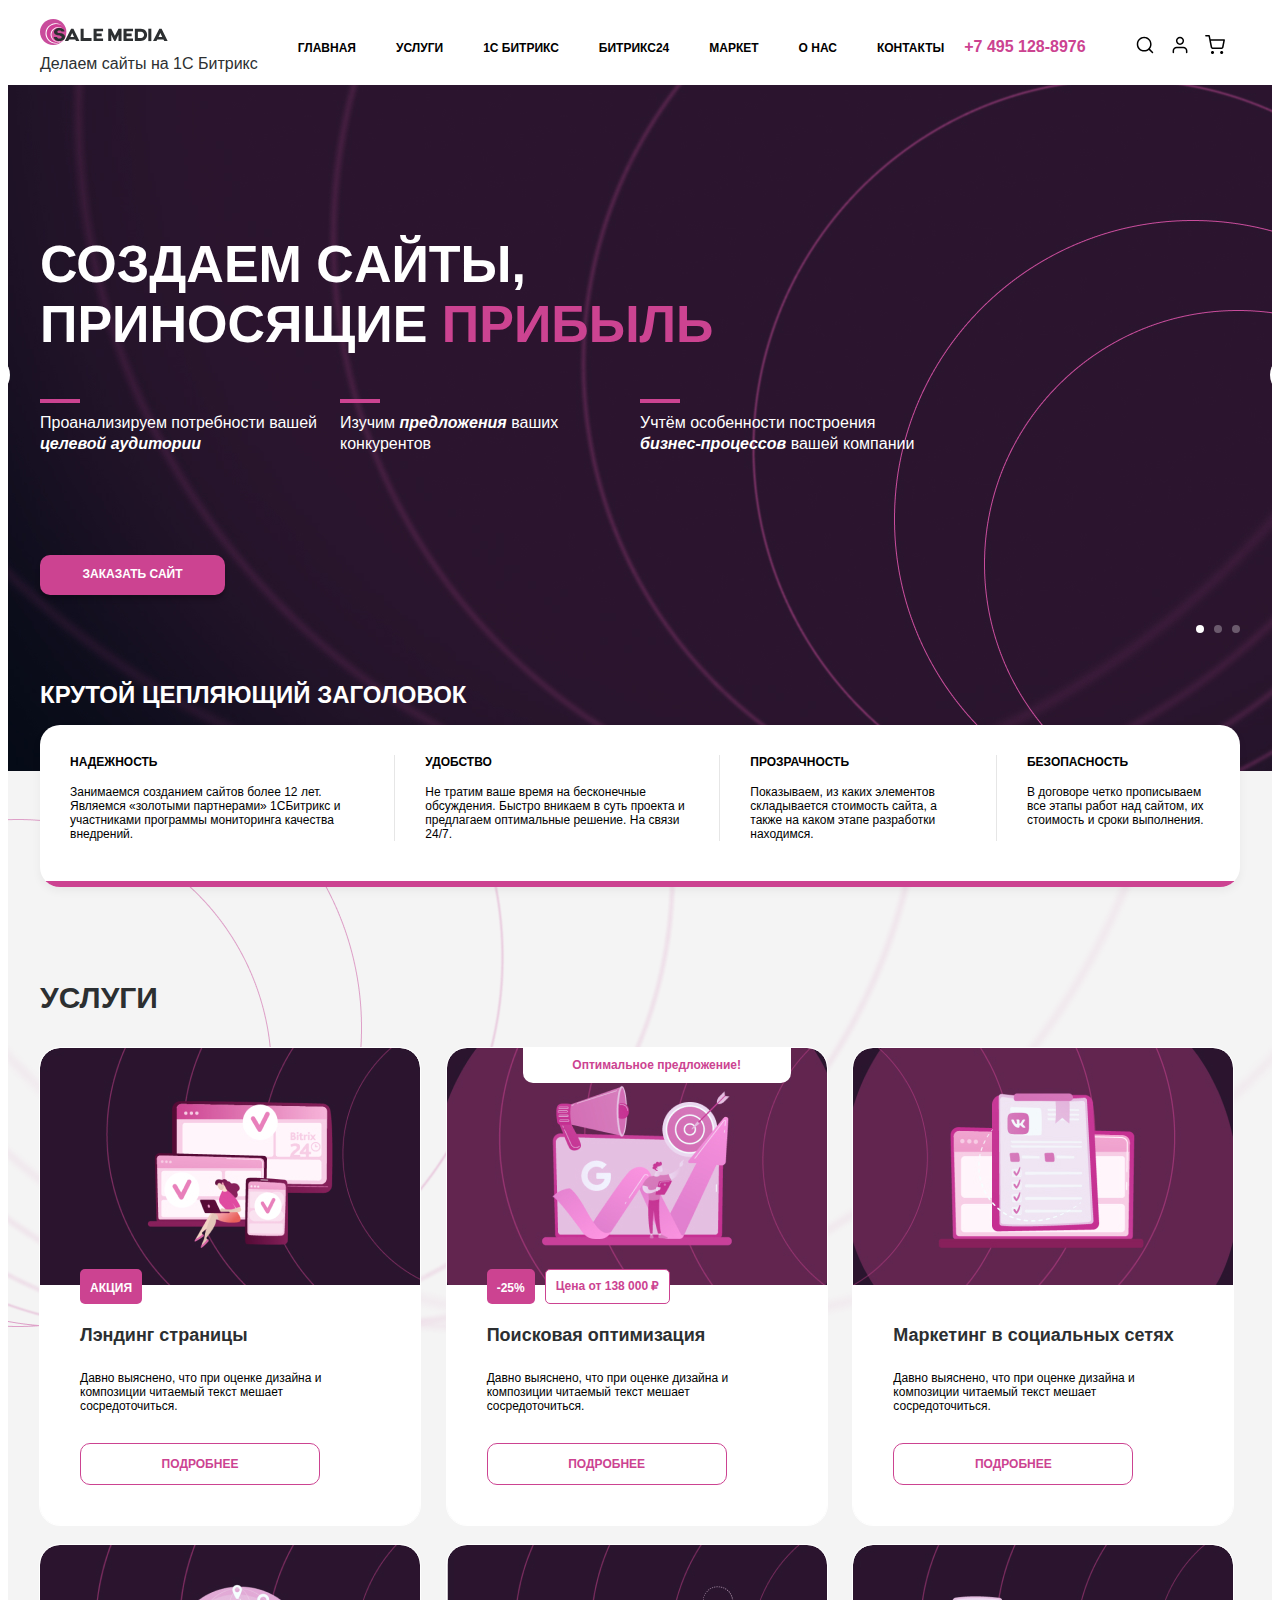
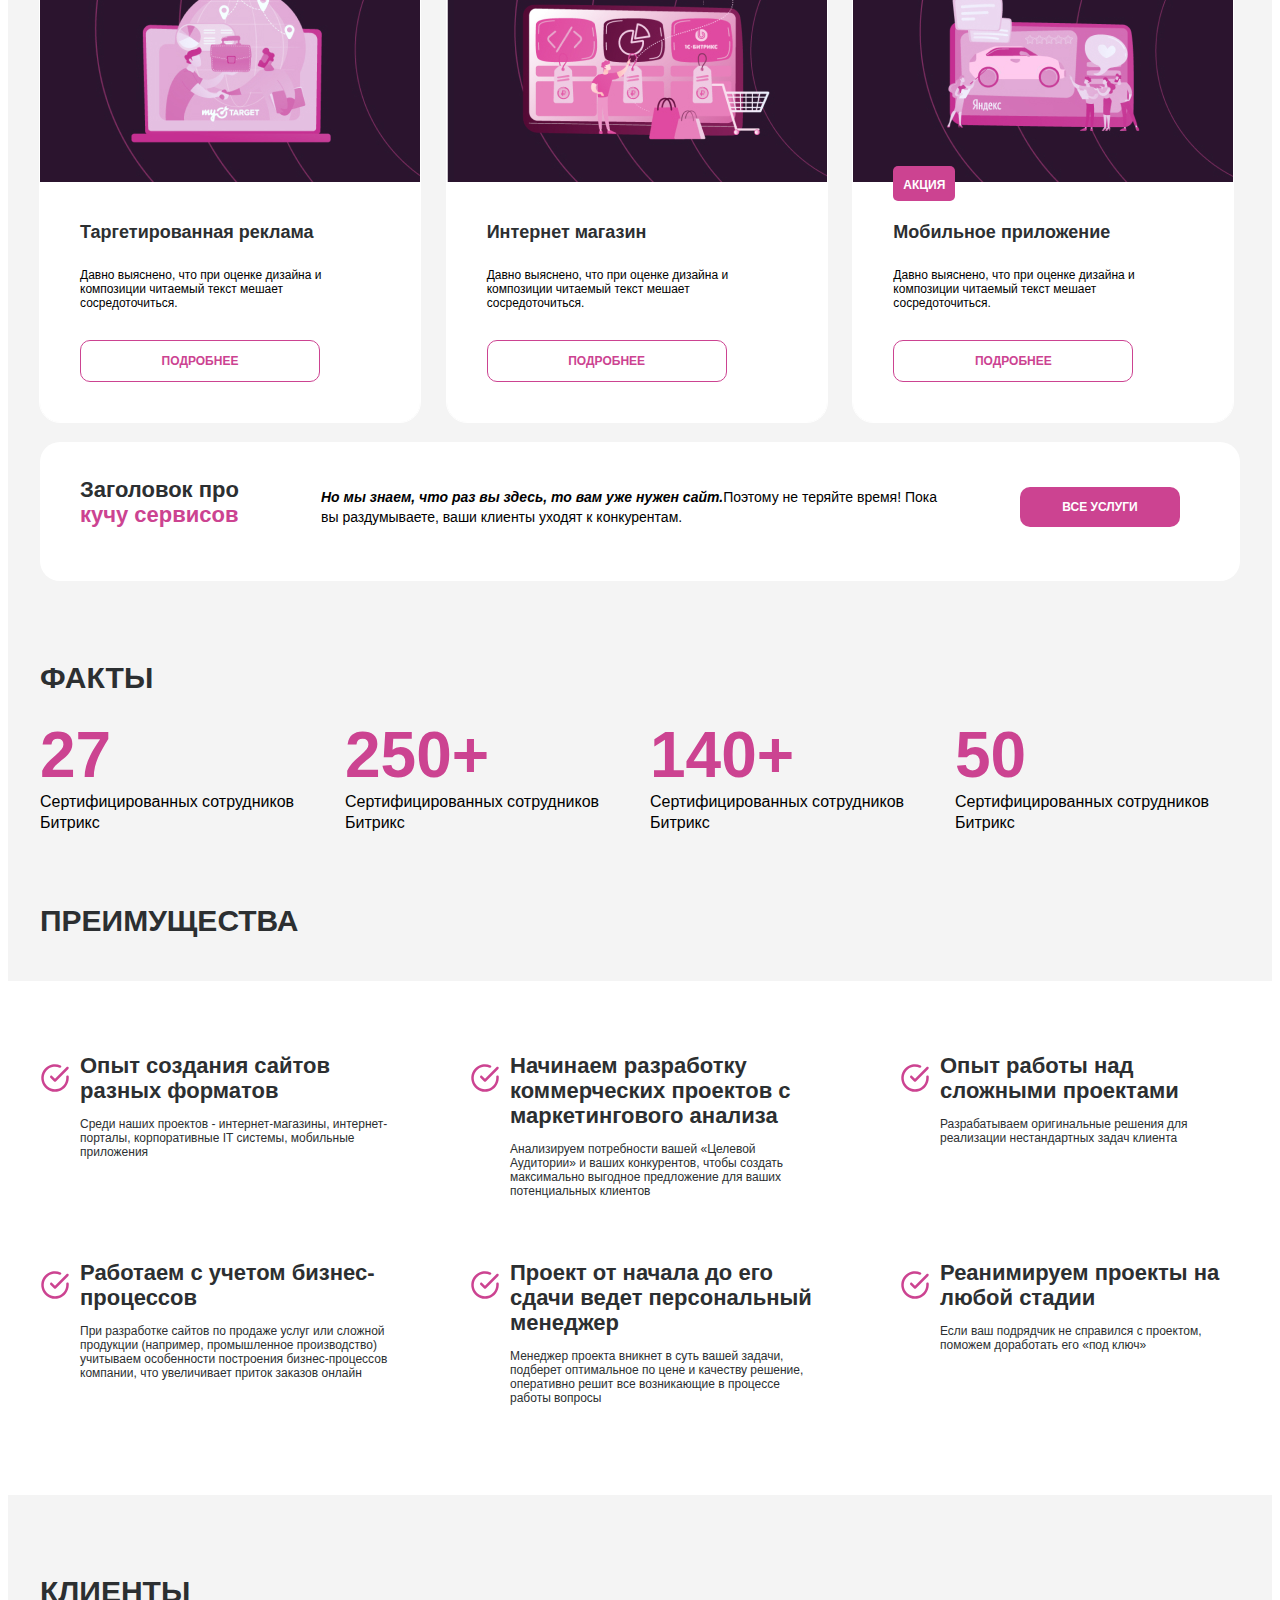
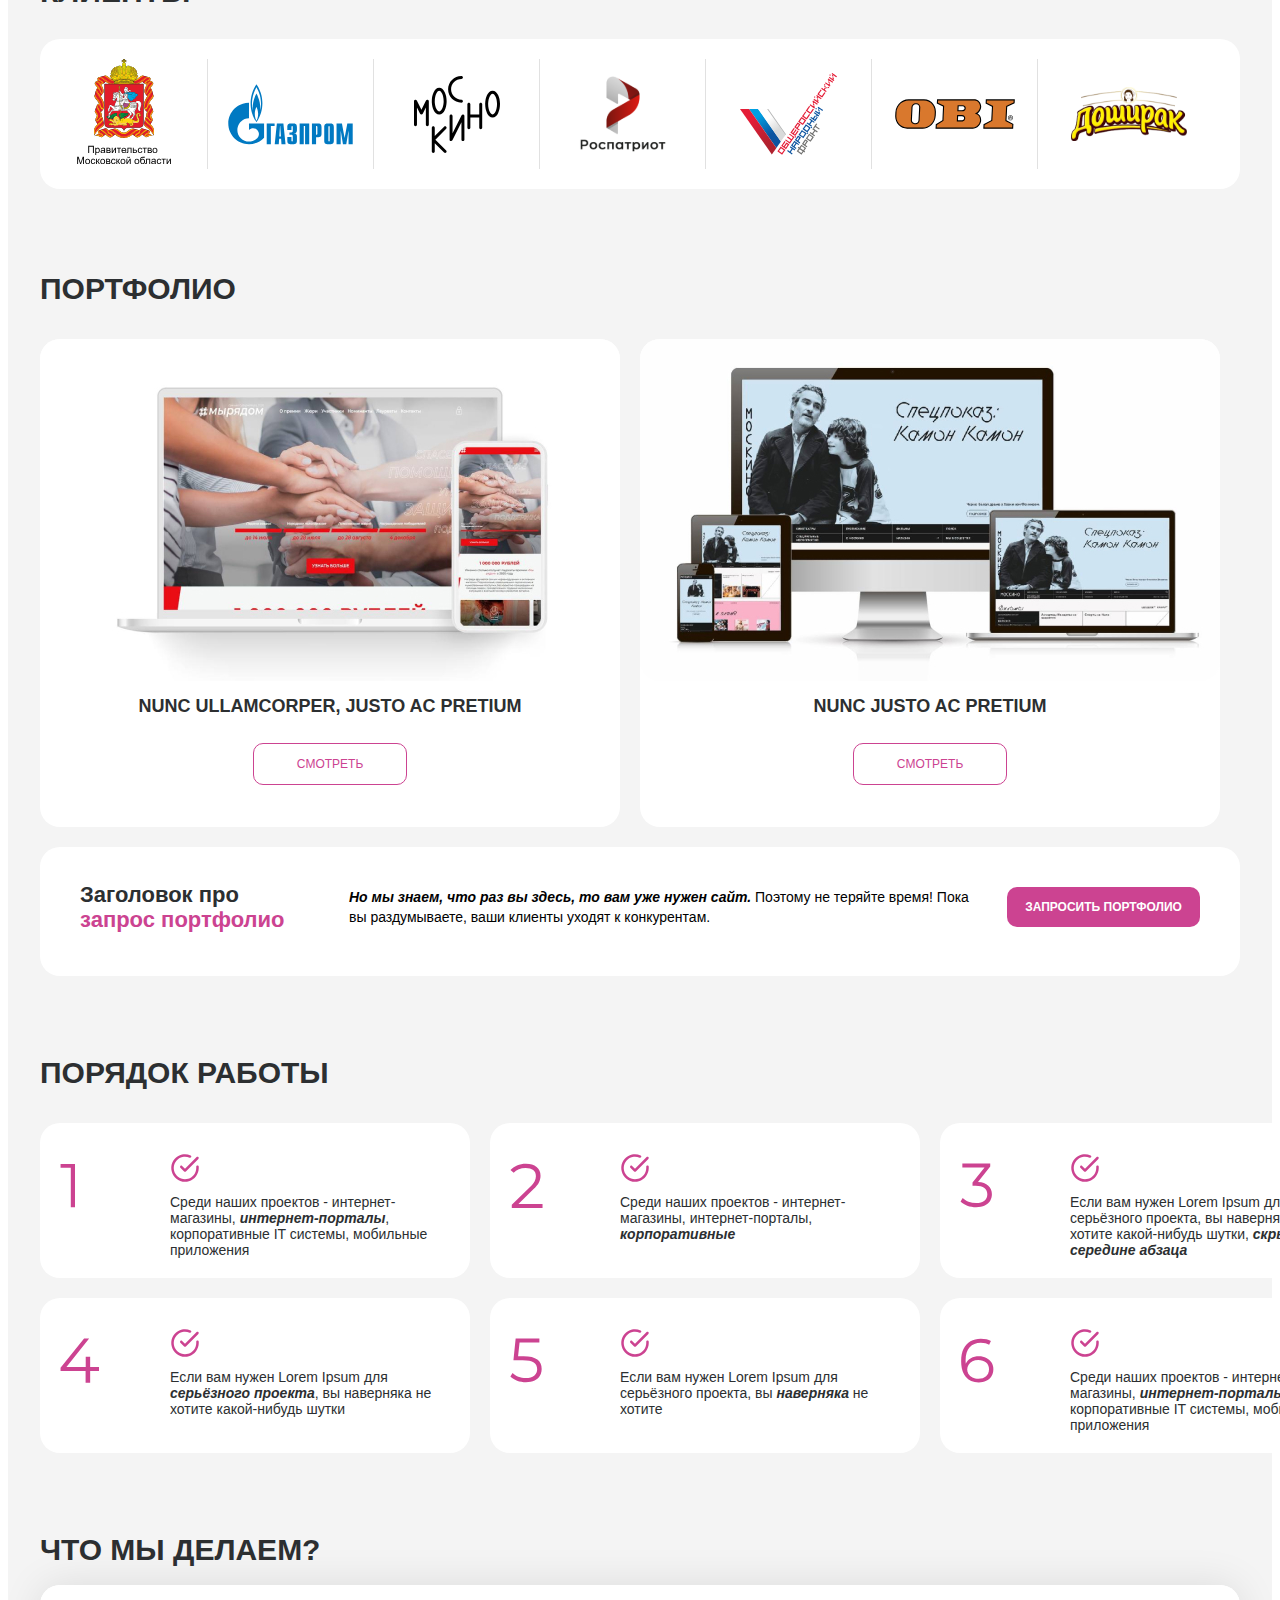
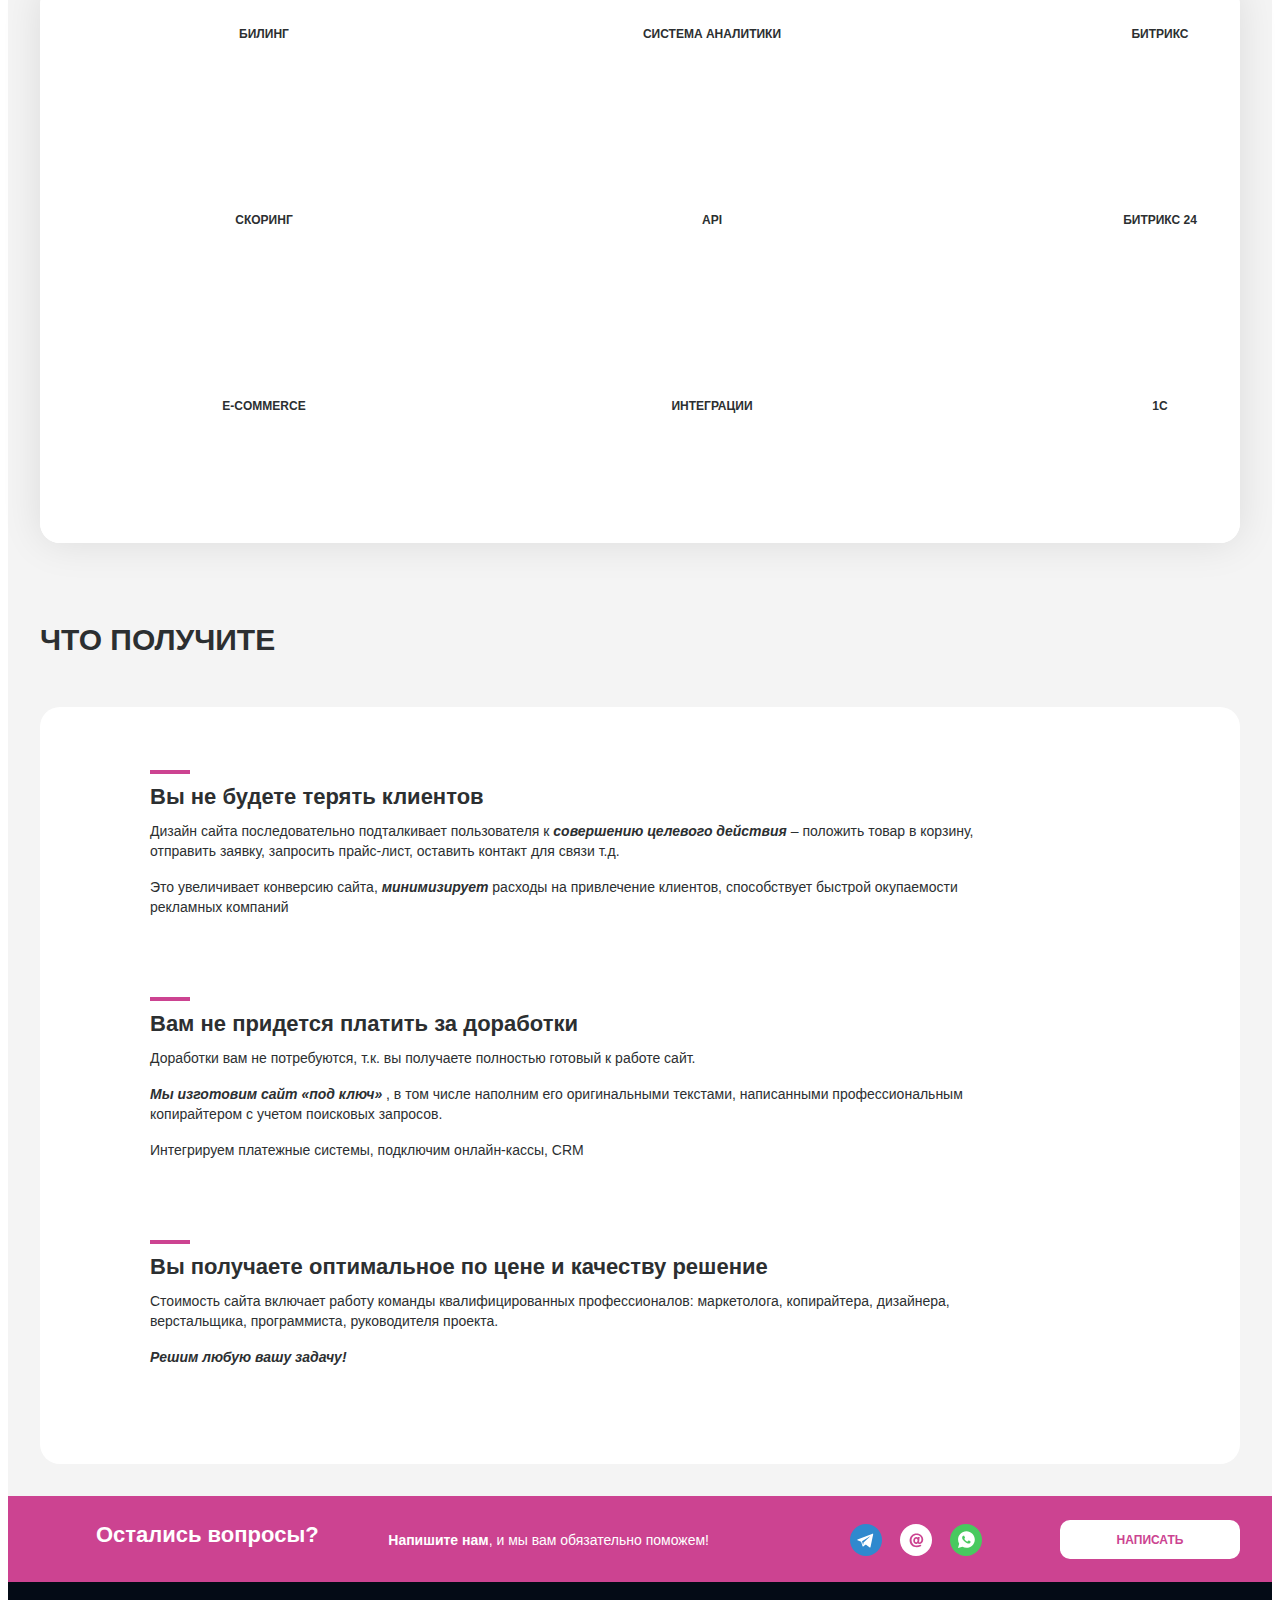
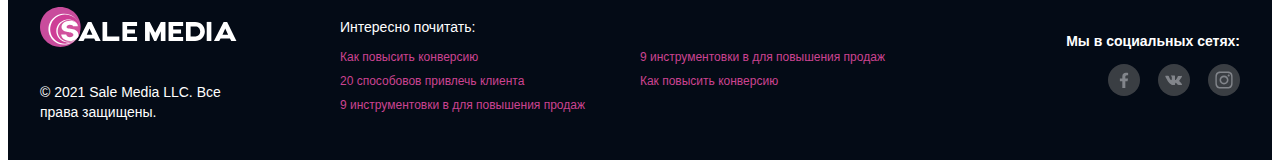
==== commit be0773af: "Sofiia Thx <3" ====
--- a/index.html
+++ b/index.html
@@ -39,7 +39,25 @@
         <nav class="header__nav">
           <ol class="header__list">
             <li class="header__item"><a href="" class="header-link">главная</a></li>
-            <li class="header__item"><a href="" class="header-link">услуги</a></li>
+            <li class="header__item" onclick="opensecond('second'); return false">
+              <a href="" class="header-link">услуги</a>
+            </li>
+            <li class="header__item--second" id="second" style="display: none">
+              <div class="second__floor"><a href="">E-commerce</a></div>
+              <div class="second__floor"><a href="">аналитика</a></div>
+              <div class="second__floor"><a href="">аналитика</a></div>
+              <div class="second__floor"><a href="">социальные сети</a></div>
+              <div class="second__floor" onclick="openthird('third'); return false">
+                <a href="">аналитика</a>
+              </div>
+              <div class="second__floor"><a href="">социальные сети</a></div>
+            </li>
+            <li class="header__item--third" id="third" style="display: none">
+              <div class="third__floor"><a href="">E-commerce</a></div>
+              <div class="third__floor"><a href="">аналитика</a></div>
+              <div class="third__floor"><a href="">аналитика</a></div>
+              <div class="third__floor"><a href="">социальные сети</a></div>
+            </li>
             <li class="header__item"><a href="" class="header-link">1с битрикс</a></li>
             <li class="header__item"><a href="" class="header-link">битрикс24</a></li>
             <li class="header__item"><a href="" class="header-link">маркет</a></li>
@@ -47,9 +65,12 @@
             <li class="header__item"><a href="" class="header-link">контакты</a></li>
           </ol>
         </nav>
-        <a href="" class="header__tel">+7 495 128-8976</a>
+        <a href="" class="header__tel" id="tel">+7 495 128-8976</a>
         <ul class="header__list-icons">
-          <li class="list-icons__item list-icons__item--first">
+          <li
+            class="list-icons__item list-icons__item--first"
+            onclick="openinput('form'); return false"
+          >
             <svg class="list-icons__icon list-icons__icon--first" width="20" height="20">
               <use href="./images/sprite.svg#icon-search"></use>
             </svg>
@@ -65,28 +86,33 @@
             </svg>
           </li>
           <li class="list-icons__item">
-            <svg class="list-icons__icon" width="20" height="20">
+            <svg class="list-icons__icon list-icons__icon--third" width="20" height="20">
               <use href="./images/sprite.svg#icon-shopping-cart"></use>
             </svg>
           </li>
-          <li class="list-icons__item">
+          <li class="list-icons__item" onclick="opentel('tel'); return false">
             <svg class="list-icons__icon" width="20" height="20">
               <use href="./images/sprite.svg#icon-call"></use>
             </svg>
           </li>
         </ul>
-        <form class="header__form">
+        <form class="header__form" id="form" style="display: none">
           <input type="text" name="search" id="search" class="header-input" placeholder="Искать" />
-          <svg width="20" height="20">
+          <svg
+            width="20"
+            height="20"
+            class="header-form__icon"
+            onclick="openinput('form'); return false"
+          >
             <use href="./images/sprite.svg#icon-search"></use>
           </svg>
         </form>
         <article class="mob-menu is-hidden">
           <div class="container">
             <ol class="mob__list">
-              <li class="mob__item" onclick="openbox('box'); return false">
-                <a href="" class="mob__link">главная</a
-                ><svg width="24" height="24" class="menu__icon">
+              <li class="mob__item menu" onclick="openbox('box'), closeitem('item'); return false">
+                <a href="" class="mob__link">главная</a>
+                <svg width="24" height="24" class="menu__icon">
                   <use href="./images/sprite.svg#icon-chevron-down"></use>
                 </svg>
                 <!-- <div id="box" style="display: none">
@@ -99,11 +125,22 @@
                 </div> -->
               </li>
               <li id="box" style="display: none">
-                <div class="mob__item--second-floor">
+                <div class="mob__item--second-floor menu2" onclick="openbox2('box2'); return false">
                   <a href="" class="mob__link">E-commerce</a
                   ><svg width="24" height="24" class="menu__icon">
                     <use href="./images/sprite.svg#icon-chevron-down"></use>
                   </svg>
+                </div>
+                <div class="third-floor-wrap" id="box2" style="display: none">
+                  <div class="mob__item--third-floor">
+                    <a href="" class="mob__link">E-commerce</a>
+                  </div>
+                  <div class="mob__item--third-floor">
+                    <a href="" class="mob__link">аналитика</a>
+                  </div>
+                  <div class="mob__item--third-floor">
+                    <a href="" class="mob__link">социальные сети</a>
+                  </div>
                 </div>
                 <div class="mob__item--second-floor">
                   <a href="" class="mob__link">аналитика</a
@@ -136,41 +173,43 @@
                   </svg>
                 </div>
               </li>
-              <li class="mob__item">
-                <a href="" class="mob__link">услуги</a
-                ><svg width="24" height="24" class="menu__icon">
-                  <use href="./images/sprite.svg#icon-chevron-down"></use>
-                </svg>
-              </li>
-              <li class="mob__item">
-                <a href="" class="mob__link">1с битрикс</a
-                ><svg width="24" height="24" class="menu__icon">
-                  <use href="./images/sprite.svg#icon-chevron-down"></use>
-                </svg>
-              </li>
-              <li class="mob__item">
-                <a href="" class="mob__link">битрикс24</a
-                ><svg width="24" height="24" class="menu__icon">
-                  <use href="./images/sprite.svg#icon-chevron-down"></use>
-                </svg>
-              </li>
-              <li class="mob__item">
-                <a href="" class="mob__link">маркет</a
-                ><svg width="24" height="24" class="menu__icon">
-                  <use href="./images/sprite.svg#icon-chevron-down"></use>
-                </svg>
-              </li>
-              <li class="mob__item">
-                <a href="" class="mob__link">о нас</a
-                ><svg width="24" height="24" class="menu__icon">
-                  <use href="./images/sprite.svg#icon-chevron-down"></use>
-                </svg>
-              </li>
-              <li class="mob__item">
-                <a href="" class="mob__link">контакты</a
-                ><svg width="24" height="24" class="menu__icon">
-                  <use href="./images/sprite.svg#icon-chevron-down"></use>
-                </svg>
+              <li id="item" style="display: block">
+                <div class="mob__item menu">
+                  <a href="" class="mob__link">услуги</a
+                  ><svg width="24" height="24" class="menu__icon">
+                    <use href="./images/sprite.svg#icon-chevron-down"></use>
+                  </svg>
+                </div>
+                <div class="mob__item menu" id="item" style="display: flex">
+                  <a href="" class="mob__link">1с битрикс</a
+                  ><svg width="24" height="24" class="menu__icon">
+                    <use href="./images/sprite.svg#icon-chevron-down"></use>
+                  </svg>
+                </div>
+                <div class="mob__item menu" id="item" style="display: flex">
+                  <a href="" class="mob__link">битрикс24</a
+                  ><svg width="24" height="24" class="menu__icon">
+                    <use href="./images/sprite.svg#icon-chevron-down"></use>
+                  </svg>
+                </div>
+                <div class="mob__item menu" id="item" style="display: flex">
+                  <a href="" class="mob__link">маркет</a
+                  ><svg width="24" height="24" class="menu__icon">
+                    <use href="./images/sprite.svg#icon-chevron-down"></use>
+                  </svg>
+                </div>
+                <div class="mob__item menu" id="item" style="display: flex">
+                  <a href="" class="mob__link">о нас</a
+                  ><svg width="24" height="24" class="menu__icon">
+                    <use href="./images/sprite.svg#icon-chevron-down"></use>
+                  </svg>
+                </div>
+                <div class="mob__item menu" id="item" style="display: flex">
+                  <a href="" class="mob__link">контакты</a
+                  ><svg width="24" height="24" class="menu__icon">
+                    <use href="./images/sprite.svg#icon-chevron-down"></use>
+                  </svg>
+                </div>
               </li>
             </ol>
           </div>
@@ -817,7 +856,7 @@
       <a href="" class="mob-form__link"> Whatsapp </a>
       <a href="" class="mob-form__link">позвонить</a>
     </aside> -->
-    <div class="backdrop is-hidden" data-popup>
+    <div class="backdrop is-hidden no-skroll" data-popup>
       <div class="popup-1">
         <button type="button" class="popup__btn-close" data-popup-close>
           <svg width="8" height="8" class="popup__icon">
@@ -842,7 +881,7 @@
         </div>
       </div>
     </div>
-    <div class="backdrop is-hidden" data-modal>
+    <div class="backdrop is-hidden no-skroll" data-modal>
       <div class="popup-2">
         <button type="button" data-modal-close class="popup__btn-close">
           <svg width="8" height="8" class="popup__icon">
@@ -887,6 +926,73 @@
           document.getElementById(id).style.display = 'none';
         }
       }
+      function openbox2(id) {
+        display = document.getElementById(id).style.display;
+
+        if (display == 'none') {
+          document.getElementById(id).style.display = 'block';
+        } else {
+          document.getElementById(id).style.display = 'none';
+        }
+      }
+      function closeitem(id) {
+        display = document.getElementById(id).style.display;
+
+        if (display == 'block') {
+          document.getElementById(id).style.display = 'none';
+        } else {
+          document.getElementById(id).style.display = 'block';
+        }
+      }
+      function openinput(id) {
+        display = document.getElementById(id).style.display;
+
+        if (display == 'none') {
+          document.getElementById(id).style.display = 'block';
+        } else {
+          document.getElementById(id).style.display = 'none';
+        }
+      }
+      function opentel(id) {
+        display = document.getElementById(id).style.display;
+
+        if (display == 'none') {
+          document.getElementById(id).style.display = 'block';
+        } else {
+          document.getElementById(id).style.display = 'none';
+        }
+      }
+      function opensecond(id) {
+        display = document.getElementById(id).style.display;
+
+        if (display == 'none') {
+          document.getElementById(id).style.display = 'block';
+        } else {
+          document.getElementById(id).style.display = 'none';
+        }
+      }
+      function openthird(id) {
+        display = document.getElementById(id).style.display;
+
+        if (display == 'none') {
+          document.getElementById(id).style.display = 'block';
+        } else {
+          document.getElementById(id).style.display = 'none';
+        }
+      }
+
+      document.addEventListener('click', function (e) {
+        const el = e.target.closest('.menu');
+        if (el) {
+          el.classList.toggle('active-menu');
+        }
+      });
+      document.addEventListener('click', function (e) {
+        const cl = e.target.closest('.menu2');
+        if (cl) {
+          cl.classList.toggle('active-menu2');
+        }
+      });
     </script>
   </body>
 </html>
--- a/css/main.min.css
+++ b/css/main.min.css
@@ -1 +1 @@
-.container{width:100%;padding-left:10px;padding-right:10px;margin:0 auto}@media screen and (min-width: 480px){.container{min-width:480px}}@media screen and (min-width: 768px){.container{min-width:768px}}@media screen and (min-width: 1200px){.container{width:1200px}}:root{--black-color: #000000;--second-black-color: #2c2f31;--white-color: #ffffff;--purple-color: #cc4391}p,h1,h2,h3,h4,h5{margin:0}body{font-family:"Arial",sans-serif;background-color:var(--white-color)}a{text-decoration:none}img{display:block;height:auto}ul,ol{list-style:none;margin:0;padding:0}.visually-hidden{position:absolute;width:1px;height:1px;margin:-1px;border:0;padding:0;white-space:nowrap;clip-path:inset(100%);clip:rect(0 0 0 0);overflow:hidden}button{border:none;background-color:rgba(0,0,0,0)}.title{font-size:20px;line-height:1.15;color:var(--second-black-color);text-transform:uppercase}@media screen and (min-width: 768px){.title{font-size:30px;line-height:1.13}}.main__wrap{background-image:url("/images/bgimg.png");background-repeat:no-repeat;background-position:left;background-attachment:fixed;background-color:#f4f4f4}.preferences{position:relative;overflow:scroll}.preferences .container{width:1180px;padding-left:0;padding-right:0}@media screen and (min-width: 1200px){.preferences .container{padding-left:10px;padding-right:10px;width:1200px;position:absolute;top:-90px;left:50%;transform:translateX(-50%)}}@media screen and (min-width: 1200px){.preferences{padding-bottom:170px;overflow:unset}}.preferences__title{font-size:24px;line-height:1.17;text-transform:uppercase;color:var(--white-color);margin-bottom:16px;display:none}@media screen and (min-width: 1200px){.preferences__title{display:block}}.preferences__article:not(:last-child){padding-right:30px;border-right:1px solid #e6e6e6}.preferences__article:not(:first-child){padding-left:30px}.preferences-article__title{font-weight:700;font-size:12px;line-height:1.17;text-transform:uppercase;color:var(--black-color);margin-bottom:16px}.preferences__wrap{position:relative;display:flex;background-color:var(--white-color);padding:30px 20px 27px 20px}@media screen and (min-width: 1200px){.preferences__wrap{box-shadow:0px 4px 10px rgba(0,0,0,.05);border-radius:20px;padding:30px 30px 46px 30px;overflow:hidden}}.preferences__wrap::before{content:"";position:absolute;height:6px;background-color:#cc4391;bottom:0;left:0;right:0}.preferences__text{font-size:12px;line-height:1.17;color:var(--black-color)}.services{padding-top:40px;padding-bottom:40px}@media screen and (min-width: 1200px){.services{padding-bottom:80px}}.services__wrap{display:flex;overflow:scroll;margin-bottom:30px}@media screen and (min-width: 1200px){.services__wrap{display:grid;grid-template-columns:1fr 1fr 1fr;grid-column-gap:20px;grid-row-gap:20px;margin-bottom:20px;overflow:unset}}.services__title{font-size:30px;line-height:1.13;text-transform:uppercase;color:var(--second-black-color);margin-bottom:33px}.services__article{min-width:278px;border-radius:20px;position:relative;background-color:var(--white-color);overflow:hidden;outline:1px solid #fff;transition:outline 250ms cubic-bezier(0.4, 0, 0.2, 1)}.services__article img{width:100%}@media screen and (min-width: 1200px){.services__article{width:380px}}.services__article header{position:absolute;padding:7px 15px 8px 15px;left:38px;width:202px;border-radius:0px 0px 10px 10px;background-color:var(--white-color)}@media screen and (min-width: 1200px){.services__article header{width:228px;left:76px;padding:10px 20px}}.services__article header p{text-align:center;font-weight:700;font-size:11px;line-height:1.1818181818;color:var(--purple-color)}@media screen and (min-width: 1200px){.services__article header p{font-size:12px;line-height:1.25}}.services__article:hover{outline:1px solid var(--purple-color)}.services__article:not(:last-child){margin-right:15px}@media screen and (min-width: 1200px){.services__article:not(:last-child){margin-right:0}}.services-article__footer{position:absolute;left:20px;top:157px;display:flex}.services-article__footer .sale{display:block;width:max-content;padding:8px 9px 7px 9px;background-color:var(--purple-color);border-radius:5px;margin-right:10px}@media screen and (min-width: 1200px){.services-article__footer .sale{padding:9px 10px 8px 10px}}.services-article__footer .sale span{font-weight:700;font-size:11px;line-height:1.1818181818;text-transform:uppercase;color:var(--white-color)}@media screen and (min-width: 1200px){.services-article__footer .sale span{font-size:12px;line-height:1.25}}.services-article__footer div{padding-top:9px;padding-bottom:8px;padding-left:10px;padding-right:10px;width:max-content;border:1px solid var(--purple-color);border-radius:5px;background-color:#fff}.services-article__footer div .price{font-weight:700;font-size:11px;line-height:1.1818181818;color:var(--purple-color)}@media screen and (min-width: 1200px){.services-article__footer div .price{font-size:12px;line-height:1.25}}@media screen and (min-width: 1200px){.services-article__footer{left:40px;top:221px}}.services-article__wrap{padding:27px 20px 30px 20px}@media screen and (min-width: 1200px){.services-article__wrap{padding:40px}}.services-article__title{display:block;margin-bottom:25px;color:var(--second-black-color)}.services-article__title h2{font-size:18px;line-height:1.1666666667}.services__text{font-weight:400;font-size:12px;line-height:1.1666666667;color:var(--black-color);margin-bottom:30px}.services__btn{display:flex;justify-content:center;align-items:center;width:238px;height:40px;border:1px solid var(--purple-color);border-radius:10px;font-weight:700;font-size:12px;line-height:1.17;text-transform:uppercase;color:var(--purple-color)}.services__footer{background-color:#fff;padding:20px;display:flex;flex-direction:column}@media screen and (min-width: 768px){.services__footer{align-items:center;flex-direction:unset;border-radius:20px}}@media screen and (min-width: 1200px){.services__footer{padding:35px 40px 44px}}.services-footer__title{text-align:center;font-size:18px;line-height:21px;color:var(--second-black-color);margin-bottom:10px}.services-footer__title span{color:var(--purple-color)}@media screen and (min-width: 768px){.services-footer__title{width:212px;text-align:unset;margin-right:29px}}@media screen and (min-width: 1200px){.services-footer__title{font-size:22px;line-height:1.14}}.services-footer__text{text-align:center;font-size:12px;line-height:1.1666666667;margin-bottom:20px;color:var(--black-color)}.services-footer__text span{font-weight:700;font-style:italic}@media screen and (min-width: 768px){.services-footer__text{text-align:unset;margin-right:56px}}@media screen and (min-width: 1200px){.services-footer__text{margin-bottom:0;max-width:623px;font-size:14px;line-height:1.43}}.services-footer__btn{display:flex;justify-content:center;align-items:center;width:160px;height:40px;border-radius:10px;background-color:var(--purple-color);margin:0 auto}.services-footer__btn p{font-weight:700;font-size:12px;line-height:1.17;text-transform:uppercase;color:var(--white-color)}@media screen and (min-width: 768px){.services-footer__btn{margin-left:auto}}.facts{padding-bottom:50px;padding-top:40px}@media screen and (min-width: 1200px){.facts{padding-top:0;padding-bottom:147px}}.facts__title{margin-bottom:20px}@media screen and (min-width: 1200px){.facts__title{margin-bottom:23px}}@media screen and (min-width: 768px){.facts__wrap{display:flex;justify-content:space-between}}@media screen and (min-width: 1200px){.facts__wrap{justify-content:unset}}.facts__card span{font-weight:700;font-size:48px;line-height:1.15;color:var(--purple-color);margin-bottom:5px}@media screen and (min-width: 1200px){.facts__card span{margin-right:20px;font-size:64px;line-height:1.16}}.facts__card:not(:last-child){margin-bottom:30px}@media screen and (min-width: 768px){.facts__card:not(:last-child){margin-bottom:0}}@media screen and (min-width: 1200px){.facts__card:not(:last-child){margin-right:20px}}.facts__text{font-size:12px;line-height:1.17;color:var(--black-color)}@media screen and (min-width: 768px){.facts__text{width:186px}}@media screen and (min-width: 1200px){.facts__text{width:auto;font-size:16px;line-height:1.31}}.benefits{padding-top:40px;padding-bottom:30px}@media screen and (min-width: 1200px){.benefits{padding-top:0;padding-bottom:90px}}@media screen and (min-width: 1200px){.benefits__title{margin-top:-77px}}.benefits__wrap{margin-top:30px;display:flex;overflow:scroll}@media screen and (min-width: 768px){.benefits__wrap{display:grid;grid-template-columns:1fr 1fr;grid-column-gap:65px;grid-row-gap:40px;overflow:unset}}@media screen and (min-width: 1200px){.benefits__wrap{margin-top:115px;grid-template-columns:1fr 1fr 1fr;grid-row-gap:62px;grid-column-gap:65px;margin-top:115px}}.benefits-article__title{font-weight:700;font-size:18px;line-height:1.1666666667;color:var(--second-black-color);margin-bottom:11px}@media screen and (min-width: 1200px){.benefits-article__title{font-size:22px;line-height:1.14;margin-bottom:14px}}.benefits-article__text{font-size:12px;line-height:1.1666666667;color:var(--second-black-color)}.benefits__article{display:flex}.benefits__article div{width:230px}@media screen and (min-width: 768px){.benefits__article div{width:310px}}.benefits__article:not(:last-child){margin-right:15px}.benefits__article::before{content:url("../images/check-circle.svg");margin-right:10px;margin-top:4px}@media screen and (min-width: 768px){.benefits__article::before{margin-top:10px}}.clients{padding-top:40px;padding-bottom:40px;background-color:#f4f4f4}@media screen and (min-width: 1200px){.clients{padding-top:80px;padding-bottom:83px}}.clients__title{margin-bottom:20px}@media screen and (min-width: 1200px){.clients__title{margin-bottom:30px}}.clients-wrap{display:flex;align-items:center;background-color:var(--white-color);padding-top:20px;padding-bottom:20px;padding-left:20px;padding-right:28px;overflow:scroll}@media screen and (min-width: 1200px){.clients-wrap{overflow:unset;border-radius:20px}}.clients__card--first{padding-right:20px;border-right:1px solid #e1e1e1}.clients__card--second,.clients__card--third,.clients__card--fourth,.clients__card--fifth{padding-left:19px;padding-right:19px;border-right:1px solid #e1e1e1}.clients__card--sixth{padding-left:19px;padding-right:18px;border-right:1px solid #e1e1e1}.clients__card--seventh{padding-left:27px}.clients__card{display:flex;align-items:center;height:110px}.portfolio{padding-bottom:40px;background-color:#f4f4f4}@media screen and (min-width: 1200px){.portfolio{padding-bottom:80px}}.portfolio__title{margin-bottom:20px}@media screen and (min-width: 768px){.portfolio__title{margin-bottom:33px}}.portfolio__wrap{display:flex;margin-bottom:30px;overflow:scroll}@media screen and (min-width: 1200px){.portfolio__wrap{overflow:unset;margin-bottom:20px}}.portfolio__article{min-width:278px;min-height:306px;background-color:#fff;border-radius:20px;overflow:hidden}.portfolio__article img{width:100%}.portfolio__article div{display:flex;justify-content:center}.portfolio__article:first-child{margin-right:20px}@media screen and (min-width: 1200px){.portfolio__article{width:580px;height:488px}}.portfolio-article__text{font-weight:700;font-size:14px;line-height:1.14;text-align:center;text-transform:uppercase;color:var(--second-black-color);margin-top:20px;margin-bottom:20px}@media screen and (min-width: 1200px){.portfolio-article__text{font-size:18px;line-height:1.17;margin-top:15px;margin-bottom:26px}}.portfolio-article__btn{display:flex;align-items:center;justify-content:center;width:152px;height:40px;border:1px solid var(--purple-color);border-radius:10px}.portfolio-article__btn--text{font-size:12px;line-height:1.17;text-transform:uppercase;color:var(--purple-color)}.portfolio__footer{padding:20px;background-color:#fff}@media screen and (min-width: 768px){.portfolio__footer{border-radius:20px}}@media screen and (min-width: 1200px){.portfolio__footer{display:flex;align-items:center;padding:35px 40px 44px 40px}}.portfolio-footer__title{min-width:237px;font-weight:700;font-size:18px;line-height:1.1666666667;margin-bottom:10px;text-align:center;color:var(--second-black-color)}.portfolio-footer__title span{color:var(--purple-color)}@media screen and (min-width: 768px){.portfolio-footer__title{font-size:22px;line-height:1.14}}@media screen and (min-width: 1200px){.portfolio-footer__title{margin-bottom:0;text-align:unset;margin-right:32px}}.portfolio-footer__text{font-size:12px;line-height:1.1666666667;color:var(--black-color);margin-bottom:20px;text-align:center}.portfolio-footer__text span{font-weight:700;font-style:italic}@media screen and (min-width: 768px){.portfolio-footer__text{font-size:14px;line-height:1.43}}@media screen and (min-width: 1200px){.portfolio-footer__text{margin-right:35px;margin-bottom:0;text-align:unset}}.portfolio-footer__btn{display:flex;justify-content:center;align-items:center;min-width:193px;height:40px;border-radius:10px;background-color:var(--purple-color);cursor:pointer;font-weight:700;font-size:12px;line-height:1.17;text-transform:uppercase;color:var(--white-color);margin:0 auto}.work{padding-bottom:40px;background-color:#f4f4f4}@media screen and (min-width: 1200px){.work{padding-bottom:80px}}.work__title{margin-bottom:20px}@media screen and (min-width: 1200px){.work__title{margin-bottom:33px}}.work__text{width:203px;font-size:14px;line-height:1.1428571429;color:var(--second-black-color)}.work__text span{font-weight:700;font-style:italic}@media screen and (min-width: 1200px){.work__text{width:270px}}.work__wrap{display:flex;overflow:scroll}@media screen and (min-width: 1200px){.work__wrap{display:grid;grid-template-columns:1fr 1fr 1fr;grid-column-gap:20px;grid-row-gap:20px;overflow:unset}}.work__article{display:flex;justify-content:space-between;min-width:278px;border-radius:20px;padding:20px;background-color:#fff}.work__article:not(:last-child){margin-right:15px}@media screen and (min-width: 1200px){.work__article:not(:last-child){margin-right:0}}@media screen and (min-width: 1200px){.work__article{width:380px;padding-top:30px;padding-right:30px}}.work__number{margin-top:10px}.work__check{margin-bottom:7px}.job{padding-bottom:40px;background-color:#f4f4f4}@media screen and (min-width: 1200px){.job{padding-bottom:80px}}.job__title{margin-bottom:20px}@media screen and (min-width: 1200px){.job__title{margin-bottom:18px}}.job__wrap{display:grid;grid-template-columns:1fr;background-color:#fff;box-shadow:0px 0px 40px rgba(0,0,0,.1);border-radius:20px;overflow:hidden}@media screen and (min-width: 608px){.job__wrap{grid-template-columns:1fr 1fr;width:100%}}@media screen and (min-width: 1024px){.job__wrap{grid-template-columns:1fr 1fr 1fr}}@media screen and (min-width: 1200px){.job__wrap{grid-template-columns:1fr 1fr 1fr 1fr}}.job__link{display:block;text-align:center;background-color:#fff;min-width:280px;font-weight:700;font-size:12px;line-height:1.17;text-transform:uppercase;color:var(--second-black-color);padding-top:20px;padding-bottom:20px;transition:background-color 250ms cubic-bezier(0.4, 0, 0.2, 1),color 250ms cubic-bezier(0.4, 0, 0.2, 1)}.job__link:hover{background-color:var(--purple-color);color:#fff}@media screen and (min-width: 608px){.job__link{min-width:294px}}@media screen and (min-width: 1200px){.job__link{max-width:294px;height:100px;padding:42px 77px 44px 77px}}.recieve{background-color:#f4f4f4;padding-bottom:40px}@media screen and (min-width: 1200px){.recieve{padding-bottom:32px}}.recieve__title{margin-bottom:20px}@media screen and (min-width: 1200px){.recieve__title{margin-bottom:50px}}.recieve__thumb{padding:20px;background-color:#fff}@media screen and (min-width: 768px){.recieve__thumb{border-radius:20px}}@media screen and (min-width: 1200px){.recieve__thumb{padding-top:63px;padding-left:110px;padding-bottom:97px}}.recieve__wrap:not(:last-child){margin-bottom:80px}.recieve-wrap__title{max-width:100%;font-size:22px;line-height:1.14;color:var(--second-black-color);margin-bottom:12px}.recieve-wrap__text{font-size:12px;line-height:1.1666666667;color:var(--second-black-color)}.recieve-wrap__text span{font-weight:700;font-style:italic}@media screen and (min-width: 768px){.recieve-wrap__text{font-size:14px;line-height:1.4285714286}}@media screen and (min-width: 1200px){.recieve-wrap__text{width:879px}}.recieve-wrap__text--first,.recieve-wrap__text--second{margin-bottom:16px}.recieve__wrap{min-width:320px;display:flex;flex-wrap:wrap;flex-direction:column;align-items:flex-start}.recieve__wrap::before{content:" ";min-width:40px;height:4px;background-color:var(--purple-color);margin-bottom:10px}@media screen and (min-width: 1200px){.recieve__wrap{width:879px}}.cities{padding-top:26px;padding-bottom:30px}.cities .container{display:flex;flex-wrap:wrap}.cities__thumb{display:flex;align-items:baseline}.town:first-child{margin-right:156px}.adress__wrap{display:flex;width:270px;flex-wrap:wrap;margin-bottom:10px}.tel__wrap{margin-left:58px;display:flex;width:116px;flex-wrap:wrap}.email__wrap{width:240px;display:flex;flex-wrap:wrap}.city{width:480px;font-weight:700;font-size:22px;line-height:1.14;color:var(--black-color);padding-bottom:17px;border-bottom:1px solid #e1e1e1}.cities__text{font-size:14px;line-height:1.43;color:#444;margin-bottom:4px}.cities__info{font-size:16px;line-height:1.31;color:var(--second-black-color)}.town{width:480px;display:flex;flex-wrap:wrap}.town::before{content:" ";min-width:40px;height:4px;background-color:var(--purple-color);margin-bottom:10px}.adress__wrap{margin-top:5px}.header .container{display:flex;align-items:center;padding-left:0;padding-right:0}.logo{width:108px;height:23px}@media screen and (min-width: 1200px){.logo{width:128px;height:26px}}.logo__wrap{padding-top:11px;padding-bottom:11px}.header__logo-text{font-size:11px;line-height:1.1818181818;color:var(--second-black-color);margin-top:2px}.header__nav{display:none}@media screen and (min-width: 768px){.header__nav{display:flex;margin-left:20px}}.header__list{display:flex}.header-link{font-weight:700;font-size:12px;line-height:1.17;text-transform:uppercase;color:var(--black-color);padding:29px 20px;border-top:4px solid #fff;transition:color 250ms cubic-bezier(0.4, 0, 0.2, 1),border-top 250ms cubic-bezier(0.4, 0, 0.2, 1)}.header-link:hover,.header-link:focus{border-top:4px solid var(--purple-color);color:var(--purple-color)}.header__list-icons{display:flex;margin-left:auto}.list-icons__item:not(:last-child){margin-right:15px}.list-icons__icon{cursor:pointer;fill:var(--black-color);transition:fill 250ms cubic-bezier(0.4, 0, 0.2, 1)}.list-icons__icon:hover,.list-icons__icon:focus{fill:var(--purple-color)}.header__tel{display:none;font-weight:700;font-size:16px;line-height:1.25;color:var(--purple-color)}@media screen and (min-width: 768px){.header__tel{display:block}}.header-input{width:200px;height:35px;border:1px solid #e1e1e1;border-radius:5px;padding-left:10px}.header__form{display:none}.mob-menu-open-btn{margin-right:14px}@media screen and (min-width: 768px){.mob-menu-open-btn{display:none}}.mob-menu{position:fixed;top:64px;width:100%;height:100vh;background-color:#fff;z-index:1}.mob-menu .container{position:relative;height:100%;display:flex;flex-direction:column;justify-content:space-between;align-items:flex-start}.mob__list{width:100%;border-top:1px solid #e1e1e1;border-bottom:1px solid #e1e1e1}.mob__item:not(:last-child){border-bottom:1px solid #e1e1e1}.mob__item{padding:20px;display:flex;align-items:center}.mob__link{font-weight:700;font-size:12px;line-height:1.17;text-transform:uppercase;color:var(--black-color)}.menu__icon{display:block;margin-left:auto}.mob__item--second-floor{width:100%;padding:20px 20px 20px 40px;border-bottom:1px solid #e1e1e1;display:flex;align-items:center}.hero{background-image:url("../images/herobg.jpg");background-repeat:no-repeat;background-size:cover;background-position:center;width:100%;padding-left:10px;padding-bottom:58px}@media screen and (min-width: 1200px){.hero{min-width:1200px;padding-left:0;padding-bottom:0;height:686px}}.hero .container{position:relative}.hero__title{min-width:311px;font-weight:700;font-size:24px;line-height:1.1666666667;text-transform:uppercase;color:var(--white-color);padding-top:150px;padding-top:49px;margin-bottom:44px}.hero__title span{color:var(--purple-color)}@media screen and (min-width: 768px){.hero__title{font-size:52px;line-height:1.15;width:674px}}@media screen and (min-width: 1200px){.hero__title{padding-top:150px}}.hero__text-wrap{margin-bottom:60px}@media screen and (min-width: 768px){.hero__text-wrap{display:grid;grid-template-columns:1fr 1fr}}@media screen and (min-width: 1200px){.hero__text-wrap{display:flex;margin-bottom:100px}}.hero__text{font-size:16px;line-height:1.31;color:var(--white-color)}.hero__text span{font-weight:700;font-style:italic}.hero__text-thumb{width:280px;display:flex;flex-wrap:wrap}.hero__text-thumb:not(:last-child){margin-bottom:30px}@media screen and (min-width: 1200px){.hero__text-thumb:not(:last-child){margin-right:20px;margin-bottom:0}}.hero__text-thumb::before{content:" ";min-width:40px;height:4px;background-color:var(--purple-color);margin-bottom:10px}.hero-btn{cursor:pointer;min-width:185px;height:40px;background-color:var(--purple-color);box-shadow:0px 4px 4px rgba(0,0,0,.25);border-radius:10px;font-weight:700;font-size:12px;line-height:1.17;text-align:center;text-transform:uppercase;color:var(--white-color)}.slide{width:100%;height:100%;display:none}.slide.active{display:block}.dots-wrapper{display:flex;justify-content:center;margin-top:15px}.dot.active{background-color:#000}#btn-prev{position:absolute;left:-60px;top:270px;width:40px;height:40px;background-color:#fff;border-radius:100px;background-image:url("[data-uri]");cursor:pointer;background-repeat:no-repeat;background-position:center;transition:opacity .2s ease-in-out;display:none}@media screen and (min-width: 1200px){#btn-prev{display:block}}#btn-next{width:40px;height:40px;position:absolute;right:-60px;border-radius:100px;background-image:url("[data-uri]");cursor:pointer;background-repeat:no-repeat;background-position:center;transform:rotate(180deg);background-color:#fff;cursor:pointer;top:270px;display:none}@media screen and (min-width: 1200px){#btn-next{display:block}}.dots-wrapper{position:absolute;bottom:-38px;display:flex;justify-content:center;margin-top:15px}.dots-wrapper span{width:8px;height:8px;border-radius:50%;background-color:rgba(255,255,255,.3);margin-right:10px;cursor:pointer}@media screen and (min-width: 1200px){.dots-wrapper{right:0}}.dot.active{background-color:#fff}.questions{background-color:var(--purple-color);padding:20px}@media screen and (min-width: 1200px){.questions .container{display:flex;align-items:center}}@media screen and (min-width: 1200px){.questions{padding-top:24px;padding-bottom:23px;padding-left:0;padding-right:0}}.questions__title{text-align:center;max-width:320px;font-weight:700;font-size:18px;line-height:1.17;color:var(--white-color);margin:0 auto;margin-bottom:10px}@media screen and (min-width: 1200px){.questions__title{width:294px;margin-right:34px;font-size:22px;line-height:1.14}}.questions__text{text-align:center;font-size:12px;line-height:1.1666666667;color:var(--white-color);margin-bottom:20px}.questions__text span{font-weight:700}@media screen and (min-width: 1200px){.questions__text{margin-right:141px;margin-bottom:0;font-size:14px;line-height:1.43}}.btn__wrap{display:flex;justify-content:center}.questions__btn{min-width:180px;height:39px;border-radius:10px;background-color:var(--white-color);font-weight:700;font-size:12px;line-height:1.17;text-align:center;text-transform:uppercase;color:var(--purple-color);cursor:pointer}@media screen and (min-width: 1200px){.questions__btn{margin-left:auto}}.questions__soc-wrap{display:flex;align-items:center;justify-content:center;margin-bottom:20px}@media screen and (min-width: 1200px){.questions__soc-wrap{margin-bottom:0;justify-content:unset;margin-right:78px}}.questions__soc-link{display:flex;width:32px;height:32px;background-image:url("[data-uri]");background-repeat:no-repeat}.questions__soc-link:not(:last-child){margin-right:18px}.questions__soc-link:first-child{background-image:url("[data-uri]")}.questions__soc-link:last-child{background-image:url("[data-uri]")}.footer{background-color:#040b16;padding-top:16px;padding-left:10px;padding-bottom:9px}@media screen and (min-width: 1200px){.footer .container{display:flex;align-items:center}}@media screen and (min-width: 1200px){.footer{padding-left:0;padding-bottom:38px;padding-top:25px}}.footer__logo svg{width:128px;height:26px}@media screen and (min-width: 1200px){.footer__logo svg{width:197px;height:40px}}.footer-logo__wrap{margin-bottom:25px}@media screen and (min-width: 1200px){.footer-logo__wrap{margin-bottom:0;width:197px;margin-right:103px}}.footer_copy{font-size:14px;line-height:1.43;color:var(--white-color);margin-top:31px;display:none}@media screen and (min-width: 1200px){.footer_copy{display:block}}.footer__list{margin-bottom:25px}@media screen and (min-width: 768px){.footer__list{display:grid;grid-template-columns:1fr 1fr;grid-column-gap:55px;grid-row-gap:6px}}@media screen and (min-width: 1200px){.footer__list{grid-template-columns:1fr 1fr;grid-column-gap:55px;grid-row-gap:6px;margin-bottom:0}}.footer-list__title{font-size:12px;line-height:1.1666666667;color:var(--white-color);margin-bottom:15px}@media screen and (min-width: 1200px){.footer-list__title{margin-bottom:10px;font-size:14px;line-height:1.43}}.footer__item a{font-size:11px;line-height:1.1818181818;color:var(--purple-color)}@media screen and (min-width: 1200px){.footer__item a{font-size:12px;line-height:1.1666666667}}.footer__item:not(:last-child){margin-bottom:15px}@media screen and (min-width: 1200px){.footer__item:not(:last-child){margin-bottom:0}}.footer__soc-wrap{display:flex;justify-content:left}@media screen and (min-width: 1200px){.footer__soc-wrap{justify-content:right}}.footer__soc-thumb{margin-left:auto}.footer__soc-text{font-weight:700;font-size:12px;line-height:1.1666666667;color:var(--white-color);margin-bottom:20px}@media screen and (min-width: 1200px){.footer__soc-text{font-size:14px;line-height:1.1428571429;margin-bottom:15px}}.footer__soc-link{display:flex;width:32px;height:32px;background-image:url("[data-uri]");background-repeat:no-repeat}.footer__soc-link:first-child{margin-right:18px;background-image:url("[data-uri]")}.footer__soc-link:last-child{margin-left:18px;background-image:url("[data-uri]")}.why{display:flex;padding-top:26px;padding-bottom:20px;position:sticky;bottom:0;background-color:#fff}.why .container{display:flex;align-items:center;position:relative}.why__title{min-width:380px;font-weight:700;font-size:20px;line-height:1.15;color:var(--second-black-color);margin-right:20px}.why__title span{color:var(--purple-color)}.why__text{max-width:480px;font-size:14px;line-height:1.43;color:var(--black-color);margin-right:120px}.why__text span{font-weight:700;font-style:italic}.why__btn{min-width:180px;height:40px;background-color:var(--purple-color);border-radius:10px;cursor:pointer;font-weight:700;font-size:12px;line-height:1.17;text-align:center;text-transform:uppercase;color:var(--white-color)}.why__btn-close{position:absolute;width:22px;height:22px;background-color:#e1e1e1;border-radius:5px;left:1248px;fill:#fff;cursor:pointer}.popup-1{width:297px;height:auto;margin:0 auto;background-color:#f4f4f4;box-shadow:0px 0px 60px rgba(0,0,0,.2);border-radius:0px 0px 20px 20px;padding:46px 31px 40px 30px}.popup1__title{font-weight:600;font-size:22px;line-height:1.23;color:var(--second-black-color);margin-bottom:15px}.popup1__title span{color:var(--purple-color)}.popup1__wrap{cursor:pointer;width:236px;display:flex;align-items:center;padding-left:15px;padding-top:8px;padding-bottom:9px;background-color:#fff;box-shadow:0px 4px 4px rgba(0,0,0,.03);border-radius:15px;outline:1px solid rgba(0,0,0,0);transition:outline 250ms cubic-bezier(0.4, 0, 0.2, 1)}.popup1__wrap:not(:last-child){margin-bottom:10px}.popup1__wrap:hover{outline:1px solid var(--purple-color)}.popup__btn-close{display:flex;align-items:center;justify-content:center;position:absolute;right:10px;top:10px;width:22px;height:22px;background-color:#e1e1e1;border-radius:5px;cursor:pointer}.popup__btn-close:hover .popup__icon{fill:var(--purple-color)}.popup__icon{fill:#fff;transition:fill 250ms cubic-bezier(0.4, 0, 0.2, 1)}.popup1__link{display:flex;align-items:center;font-size:14px;line-height:1.43;color:var(--black-color)}.popup1__link span{font-weight:700;font-style:italic}.popup1__link--second::before{width:32px;height:32px;content:url("../images/watsapp.svg");margin-right:10px}.popup1__link--first::before{content:url("../images/telegramm.svg");margin-right:10px;width:32px;height:32px}.popup1__link--third::before{content:url("../images/mymirpurple.svg");margin-right:10px;width:32px;height:32px}.popup-2{width:478px;padding:40px 40px 50px 40px;background-color:#f4f4f4;box-shadow:0px 0px 60px rgba(0,0,0,.2);border-radius:0px 0px 20px 20px}.popup__wrap{display:flex;margin-bottom:20px}.popup2__wrap{cursor:pointer;display:flex;align-items:center;width:121px;height:40px;box-shadow:0px 4px 4px rgba(0,0,0,.03);border-radius:15px;padding-left:10px;padding-top:10px;padding-bottom:10px;outline:1px solid rgba(0,0,0,0);transition:outline 250ms cubic-bezier(0.4, 0, 0.2, 1)}.popup2__wrap:not(:last-child){margin-right:15px}.popup2__wrap:hover{outline:1px solid var(--purple-color)}.popup2__wrap:hover .popup2__text{color:var(--purple-color)}.popup2__title{font-weight:700;font-size:22px;line-height:1.14;color:var(--second-black-color);margin-bottom:42px}.popup2__title span{color:var(--purple-color)}.popup2__text{display:flex;align-items:center;font-weight:700;font-size:14px;line-height:1.43;color:var(--black-color);transition:color 250ms cubic-bezier(0.4, 0, 0.2, 1)}.popup2__label{font-weight:400;font-size:14px;line-height:1.5;color:var(--second-black-color);margin-bottom:5px}.popup2__input{width:398px;height:40px;padding-left:15px;background-color:#fff;border:1px solid #e1e1e1;border-radius:10px;margin-bottom:20px;transition:border 250ms cubic-bezier(0.4, 0, 0.2, 1)}.popup2__input::placeholder{font-size:12px;line-height:1.75;color:#b3b3b3}.popup2__input:hover{border:1px solid var(--purple-color)}.popup2__input:focus{outline:1px solid var(--purple-color)}.popup2__submit{width:180px;height:40px;background-color:var(--purple-color);border-radius:10px;cursor:pointer;font-weight:700;font-size:12px;line-height:1.17;text-align:center;text-transform:uppercase;color:var(--white-color)}.popup2__text--second::before{content:url("../images/watsapp24.svg");margin-right:10px;width:24px;height:24px}.popup2__text--first::before{content:url("../images/telegramm24.svg");margin-right:10px;width:24px;height:24px}.popup2__text--third::before{content:url("../images/mail24.svg");margin-right:10px;width:24px;height:24px}.backdrop{width:100%;height:100%;background-color:rgba(51,51,51,.6);position:fixed;opacity:1;top:0;transition:opacity 250ms cubic-bezier(0.4, 0, 0.2, 1)}.popup-1,.popup-2{height:auto;position:absolute;top:50%;left:50%;transform:translate(-50%, -50%) scale(1);transition:transform 250ms cubic-bezier(0.4, 0, 0.2, 1);border-top:6px solid var(--purple-color)}.is-hidden{opacity:0;pointer-events:none}.backdrop.is-hidden .popup-1,.backdrop.is-hidden .popup-2{transform:translate(-50%, -50%) scale(0)}/*# sourceMappingURL=main.min.css.map */+.container{width:100%;padding-left:10px;padding-right:10px;margin:0 auto}@media screen and (min-width: 480px){.container{min-width:480px}}@media screen and (min-width: 768px){.container{min-width:768px}}@media screen and (min-width: 1200px){.container{width:1200px}}:root{--black-color: #000000;--second-black-color: #2c2f31;--white-color: #ffffff;--purple-color: #cc4391}p,h1,h2,h3,h4,h5{margin:0}body{font-family:"Arial",sans-serif;background-color:var(--white-color)}a{text-decoration:none}img{display:block;height:auto}ul,ol{list-style:none;margin:0;padding:0}.visually-hidden{position:absolute;width:1px;height:1px;margin:-1px;border:0;padding:0;white-space:nowrap;clip-path:inset(100%);clip:rect(0 0 0 0);overflow:hidden}button{border:none;background-color:rgba(0,0,0,0)}.title{font-size:20px;line-height:1.15;color:var(--second-black-color);text-transform:uppercase}@media screen and (min-width: 768px){.title{font-size:30px;line-height:1.13}}.main__wrap{background-image:url("/images/bgimg.png");background-repeat:no-repeat;background-position:left;background-attachment:fixed;background-color:#f4f4f4}.no-skroll{pointer-events:none;overflow:hidden}.preferences{position:relative;overflow:scroll}.preferences .container{width:1180px;padding-left:0;padding-right:0}@media screen and (min-width: 1200px){.preferences .container{padding-left:10px;padding-right:10px;width:1200px;position:absolute;top:-90px;left:50%;transform:translateX(-50%)}}@media screen and (min-width: 1200px){.preferences{padding-bottom:170px;overflow:unset}}.preferences__title{font-size:24px;line-height:1.17;text-transform:uppercase;color:var(--white-color);margin-bottom:16px;display:none}@media screen and (min-width: 1200px){.preferences__title{display:block}}.preferences__article:not(:last-child){padding-right:30px;border-right:1px solid #e6e6e6}.preferences__article:not(:first-child){padding-left:30px}.preferences-article__title{font-weight:700;font-size:12px;line-height:1.17;text-transform:uppercase;color:var(--black-color);margin-bottom:16px}.preferences__wrap{position:relative;display:flex;background-color:var(--white-color);padding:30px 20px 27px 20px}@media screen and (min-width: 1200px){.preferences__wrap{box-shadow:0px 4px 10px rgba(0,0,0,.05);border-radius:20px;padding:30px 30px 46px 30px;overflow:hidden}}.preferences__wrap::before{content:"";position:absolute;height:6px;background-color:#cc4391;bottom:0;left:0;right:0}.preferences__text{font-size:12px;line-height:1.17;color:var(--black-color)}.services{padding-top:40px;padding-bottom:40px}@media screen and (min-width: 1200px){.services{padding-bottom:80px}}.services__wrap{display:flex;overflow:scroll;margin-bottom:30px}@media screen and (min-width: 1200px){.services__wrap{display:grid;grid-template-columns:1fr 1fr 1fr;grid-column-gap:20px;grid-row-gap:20px;margin-bottom:20px;overflow:unset}}.services__title{font-size:30px;line-height:1.13;text-transform:uppercase;color:var(--second-black-color);margin-bottom:33px}.services__article{min-width:278px;border-radius:20px;position:relative;background-color:var(--white-color);overflow:hidden;outline:1px solid #fff;transition:outline 250ms cubic-bezier(0.4, 0, 0.2, 1)}.services__article img{width:100%}@media screen and (min-width: 1200px){.services__article{width:380px}}.services__article header{position:absolute;padding:7px 15px 8px 15px;left:38px;width:202px;border-radius:0px 0px 10px 10px;background-color:var(--white-color)}@media screen and (min-width: 1200px){.services__article header{width:228px;left:76px;padding:10px 20px}}.services__article header p{text-align:center;font-weight:700;font-size:11px;line-height:1.1818181818;color:var(--purple-color)}@media screen and (min-width: 1200px){.services__article header p{font-size:12px;line-height:1.25}}.services__article:hover{outline:1px solid var(--purple-color)}.services__article:not(:last-child){margin-right:15px}@media screen and (min-width: 1200px){.services__article:not(:last-child){margin-right:0}}.services-article__footer{position:absolute;left:20px;top:157px;display:flex}.services-article__footer .sale{display:block;width:max-content;padding:8px 9px 7px 9px;background-color:var(--purple-color);border-radius:5px;margin-right:10px}@media screen and (min-width: 1200px){.services-article__footer .sale{padding:9px 10px 8px 10px}}.services-article__footer .sale span{font-weight:700;font-size:11px;line-height:1.1818181818;text-transform:uppercase;color:var(--white-color)}@media screen and (min-width: 1200px){.services-article__footer .sale span{font-size:12px;line-height:1.25}}.services-article__footer div{padding-top:9px;padding-bottom:8px;padding-left:10px;padding-right:10px;width:max-content;border:1px solid var(--purple-color);border-radius:5px;background-color:#fff}.services-article__footer div .price{font-weight:700;font-size:11px;line-height:1.1818181818;color:var(--purple-color)}@media screen and (min-width: 1200px){.services-article__footer div .price{font-size:12px;line-height:1.25}}@media screen and (min-width: 1200px){.services-article__footer{left:40px;top:221px}}.services-article__wrap{padding:27px 20px 30px 20px}@media screen and (min-width: 1200px){.services-article__wrap{padding:40px}}.services-article__title{display:block;margin-bottom:25px;color:var(--second-black-color)}.services-article__title h2{font-size:18px;line-height:1.1666666667}.services__text{font-weight:400;font-size:12px;line-height:1.1666666667;color:var(--black-color);margin-bottom:30px}.services__btn{display:flex;justify-content:center;align-items:center;width:238px;height:40px;border:1px solid var(--purple-color);border-radius:10px;font-weight:700;font-size:12px;line-height:1.17;text-transform:uppercase;color:var(--purple-color)}.services__footer{background-color:#fff;padding:20px;display:flex;flex-direction:column}@media screen and (min-width: 768px){.services__footer{align-items:center;flex-direction:unset;border-radius:20px}}@media screen and (min-width: 1200px){.services__footer{padding:35px 40px 44px}}.services-footer__title{text-align:center;font-size:18px;line-height:21px;color:var(--second-black-color);margin-bottom:10px}.services-footer__title span{color:var(--purple-color)}@media screen and (min-width: 768px){.services-footer__title{width:212px;text-align:unset;margin-right:29px}}@media screen and (min-width: 1200px){.services-footer__title{font-size:22px;line-height:1.14}}.services-footer__text{text-align:center;font-size:12px;line-height:1.1666666667;margin-bottom:20px;color:var(--black-color)}.services-footer__text span{font-weight:700;font-style:italic}@media screen and (min-width: 768px){.services-footer__text{text-align:unset;margin-right:56px}}@media screen and (min-width: 1200px){.services-footer__text{margin-bottom:0;max-width:623px;font-size:14px;line-height:1.43}}.services-footer__btn{display:flex;justify-content:center;align-items:center;width:160px;height:40px;border-radius:10px;background-color:var(--purple-color);margin:0 auto}.services-footer__btn p{font-weight:700;font-size:12px;line-height:1.17;text-transform:uppercase;color:var(--white-color)}@media screen and (min-width: 768px){.services-footer__btn{margin-left:auto}}.facts{padding-bottom:50px;padding-top:40px}@media screen and (min-width: 1200px){.facts{padding-top:0;padding-bottom:147px}}.facts__title{margin-bottom:20px}@media screen and (min-width: 1200px){.facts__title{margin-bottom:23px}}@media screen and (min-width: 768px){.facts__wrap{display:flex;justify-content:space-between}}@media screen and (min-width: 1200px){.facts__wrap{justify-content:unset}}.facts__card span{font-weight:700;font-size:48px;line-height:1.15;color:var(--purple-color);margin-bottom:5px}@media screen and (min-width: 1200px){.facts__card span{margin-right:20px;font-size:64px;line-height:1.16}}.facts__card:not(:last-child){margin-bottom:30px}@media screen and (min-width: 768px){.facts__card:not(:last-child){margin-bottom:0}}@media screen and (min-width: 1200px){.facts__card:not(:last-child){margin-right:20px}}.facts__text{font-size:12px;line-height:1.17;color:var(--black-color)}@media screen and (min-width: 768px){.facts__text{width:186px}}@media screen and (min-width: 1200px){.facts__text{width:auto;font-size:16px;line-height:1.31}}.benefits{padding-top:40px;padding-bottom:30px}@media screen and (min-width: 1200px){.benefits{padding-top:0;padding-bottom:90px}}@media screen and (min-width: 1200px){.benefits__title{margin-top:-77px}}.benefits__wrap{margin-top:30px;display:flex;overflow:scroll}@media screen and (min-width: 768px){.benefits__wrap{display:grid;grid-template-columns:1fr 1fr;grid-column-gap:65px;grid-row-gap:40px;overflow:unset}}@media screen and (min-width: 1200px){.benefits__wrap{margin-top:115px;grid-template-columns:1fr 1fr 1fr;grid-row-gap:62px;grid-column-gap:65px;margin-top:115px}}.benefits-article__title{font-weight:700;font-size:18px;line-height:1.1666666667;color:var(--second-black-color);margin-bottom:11px}@media screen and (min-width: 1200px){.benefits-article__title{font-size:22px;line-height:1.14;margin-bottom:14px}}.benefits-article__text{font-size:12px;line-height:1.1666666667;color:var(--second-black-color)}.benefits__article{display:flex}.benefits__article div{width:230px}@media screen and (min-width: 768px){.benefits__article div{width:310px}}.benefits__article:not(:last-child){margin-right:15px}.benefits__article::before{content:url("../images/check-circle.svg");margin-right:10px;margin-top:4px}@media screen and (min-width: 768px){.benefits__article::before{margin-top:10px}}.clients{padding-top:40px;padding-bottom:40px;background-color:#f4f4f4}@media screen and (min-width: 1200px){.clients{padding-top:80px;padding-bottom:83px}}.clients__title{margin-bottom:20px}@media screen and (min-width: 1200px){.clients__title{margin-bottom:30px}}.clients-wrap{display:flex;align-items:center;background-color:var(--white-color);padding-top:20px;padding-bottom:20px;padding-left:20px;padding-right:28px;overflow:scroll}@media screen and (min-width: 1200px){.clients-wrap{overflow:unset;border-radius:20px}}.clients__card--first{padding-right:20px;border-right:1px solid #e1e1e1}.clients__card--second,.clients__card--third,.clients__card--fourth,.clients__card--fifth{padding-left:19px;padding-right:19px;border-right:1px solid #e1e1e1}.clients__card--sixth{padding-left:19px;padding-right:18px;border-right:1px solid #e1e1e1}.clients__card--seventh{padding-left:27px}.clients__card{display:flex;align-items:center;height:110px}.portfolio{padding-bottom:40px;background-color:#f4f4f4}@media screen and (min-width: 1200px){.portfolio{padding-bottom:80px}}.portfolio__title{margin-bottom:20px}@media screen and (min-width: 768px){.portfolio__title{margin-bottom:33px}}.portfolio__wrap{display:flex;margin-bottom:30px;overflow:scroll}@media screen and (min-width: 1200px){.portfolio__wrap{overflow:unset;margin-bottom:20px}}.portfolio__article{min-width:278px;min-height:306px;background-color:#fff;border-radius:20px;overflow:hidden}.portfolio__article img{width:100%}.portfolio__article div{display:flex;justify-content:center}.portfolio__article:first-child{margin-right:20px}@media screen and (min-width: 1200px){.portfolio__article{width:580px;height:488px}}.portfolio-article__text{font-weight:700;font-size:14px;line-height:1.14;text-align:center;text-transform:uppercase;color:var(--second-black-color);margin-top:20px;margin-bottom:20px}@media screen and (min-width: 1200px){.portfolio-article__text{font-size:18px;line-height:1.17;margin-top:15px;margin-bottom:26px}}.portfolio-article__btn{display:flex;align-items:center;justify-content:center;width:152px;height:40px;border:1px solid var(--purple-color);border-radius:10px}.portfolio-article__btn--text{font-size:12px;line-height:1.17;text-transform:uppercase;color:var(--purple-color)}.portfolio__footer{padding:20px;background-color:#fff}@media screen and (min-width: 768px){.portfolio__footer{border-radius:20px}}@media screen and (min-width: 1200px){.portfolio__footer{display:flex;align-items:center;padding:35px 40px 44px 40px}}.portfolio-footer__title{min-width:237px;font-weight:700;font-size:18px;line-height:1.1666666667;margin-bottom:10px;text-align:center;color:var(--second-black-color)}.portfolio-footer__title span{color:var(--purple-color)}@media screen and (min-width: 768px){.portfolio-footer__title{font-size:22px;line-height:1.14}}@media screen and (min-width: 1200px){.portfolio-footer__title{margin-bottom:0;text-align:unset;margin-right:32px}}.portfolio-footer__text{font-size:12px;line-height:1.1666666667;color:var(--black-color);margin-bottom:20px;text-align:center}.portfolio-footer__text span{font-weight:700;font-style:italic}@media screen and (min-width: 768px){.portfolio-footer__text{font-size:14px;line-height:1.43}}@media screen and (min-width: 1200px){.portfolio-footer__text{margin-right:35px;margin-bottom:0;text-align:unset}}.portfolio-footer__btn{display:flex;justify-content:center;align-items:center;min-width:193px;height:40px;border-radius:10px;background-color:var(--purple-color);cursor:pointer;font-weight:700;font-size:12px;line-height:1.17;text-transform:uppercase;color:var(--white-color);margin:0 auto}.work{padding-bottom:40px;background-color:#f4f4f4}@media screen and (min-width: 1200px){.work{padding-bottom:80px}}.work__title{margin-bottom:20px}@media screen and (min-width: 1200px){.work__title{margin-bottom:33px}}.work__text{width:203px;font-size:14px;line-height:1.1428571429;color:var(--second-black-color)}.work__text span{font-weight:700;font-style:italic}@media screen and (min-width: 1200px){.work__text{width:270px}}.work__wrap{display:flex;overflow:scroll}@media screen and (min-width: 1200px){.work__wrap{display:grid;grid-template-columns:1fr 1fr 1fr;grid-column-gap:20px;grid-row-gap:20px;overflow:unset}}.work__article{display:flex;justify-content:space-between;min-width:278px;border-radius:20px;padding:20px;background-color:#fff}.work__article:not(:last-child){margin-right:15px}@media screen and (min-width: 1200px){.work__article:not(:last-child){margin-right:0}}@media screen and (min-width: 1200px){.work__article{width:380px;padding-top:30px;padding-right:30px}}.work__number{margin-top:10px}.work__check{margin-bottom:7px}.job{padding-bottom:40px;background-color:#f4f4f4}@media screen and (min-width: 1200px){.job{padding-bottom:80px}}.job__title{margin-bottom:20px}@media screen and (min-width: 1200px){.job__title{margin-bottom:18px}}.job__wrap{display:grid;grid-template-columns:1fr;background-color:#fff;box-shadow:0px 0px 40px rgba(0,0,0,.1);border-radius:20px;overflow:hidden}@media screen and (min-width: 608px){.job__wrap{grid-template-columns:1fr 1fr;width:100%}}@media screen and (min-width: 1024px){.job__wrap{grid-template-columns:1fr 1fr 1fr}}@media screen and (min-width: 1200px){.job__wrap{grid-template-columns:1fr 1fr 1fr 1fr}}.job__link{display:block;text-align:center;background-color:#fff;min-width:280px;font-weight:700;font-size:12px;line-height:1.17;text-transform:uppercase;color:var(--second-black-color);padding-top:20px;padding-bottom:20px;transition:background-color 250ms cubic-bezier(0.4, 0, 0.2, 1),color 250ms cubic-bezier(0.4, 0, 0.2, 1)}.job__link:hover{background-color:var(--purple-color);color:#fff}@media screen and (min-width: 608px){.job__link{min-width:294px}}@media screen and (min-width: 1200px){.job__link{max-width:294px;height:100px;padding:42px 77px 44px 77px}}.recieve{background-color:#f4f4f4;padding-bottom:40px}@media screen and (min-width: 1200px){.recieve{padding-bottom:32px}}.recieve__title{margin-bottom:20px}@media screen and (min-width: 1200px){.recieve__title{margin-bottom:50px}}.recieve__thumb{padding:20px;background-color:#fff}@media screen and (min-width: 768px){.recieve__thumb{border-radius:20px}}@media screen and (min-width: 1200px){.recieve__thumb{padding-top:63px;padding-left:110px;padding-bottom:97px}}.recieve__wrap:not(:last-child){margin-bottom:80px}.recieve-wrap__title{max-width:100%;font-size:22px;line-height:1.14;color:var(--second-black-color);margin-bottom:12px}.recieve-wrap__text{font-size:12px;line-height:1.1666666667;color:var(--second-black-color)}.recieve-wrap__text span{font-weight:700;font-style:italic}@media screen and (min-width: 768px){.recieve-wrap__text{font-size:14px;line-height:1.4285714286}}@media screen and (min-width: 1200px){.recieve-wrap__text{width:879px}}.recieve-wrap__text--first,.recieve-wrap__text--second{margin-bottom:16px}.recieve__wrap{min-width:320px;display:flex;flex-wrap:wrap;flex-direction:column;align-items:flex-start}.recieve__wrap::before{content:" ";min-width:40px;height:4px;background-color:var(--purple-color);margin-bottom:10px}@media screen and (min-width: 1200px){.recieve__wrap{width:879px}}.cities{padding-top:26px;padding-bottom:30px}.cities .container{display:flex;flex-wrap:wrap}.cities__thumb{display:flex;align-items:baseline}.town:first-child{margin-right:156px}.adress__wrap{display:flex;width:270px;flex-wrap:wrap;margin-bottom:10px}.tel__wrap{margin-left:58px;display:flex;width:116px;flex-wrap:wrap}.email__wrap{width:240px;display:flex;flex-wrap:wrap}.city{width:480px;font-weight:700;font-size:22px;line-height:1.14;color:var(--black-color);padding-bottom:17px;border-bottom:1px solid #e1e1e1}.cities__text{font-size:14px;line-height:1.43;color:#444;margin-bottom:4px}.cities__info{font-size:16px;line-height:1.31;color:var(--second-black-color)}.town{width:480px;display:flex;flex-wrap:wrap}.town::before{content:" ";min-width:40px;height:4px;background-color:var(--purple-color);margin-bottom:10px}.adress__wrap{margin-top:5px}.header .container{display:flex;align-items:center;padding-left:0;padding-right:0;position:relative}@media screen and (min-width: 768px){.header .container{justify-content:space-between;padding-left:10px;padding-right:10px}}@media screen and (min-width: 1200px){.header .container{justify-content:unset}}.logo{width:108px;height:23px}@media screen and (min-width: 1200px){.logo{width:128px;height:26px}}.logo__wrap{padding-top:11px;padding-bottom:11px}.header__logo-text{font-size:11px;line-height:1.1818181818;color:var(--second-black-color);margin-top:2px}@media screen and (min-width: 1200px){.header__logo-text{font-size:16px;line-height:1.25;margin-top:5px}}.header__nav{display:none}@media screen and (min-width: 768px){.header__nav{display:flex}}@media screen and (min-width: 1200px){.header__nav{margin-left:20px}}.header__list{display:flex}.header-link{font-weight:700;text-transform:uppercase;color:var(--black-color);padding:24px 10px;border-top:4px solid #fff;transition:color 250ms cubic-bezier(0.4, 0, 0.2, 1),border-top 250ms cubic-bezier(0.4, 0, 0.2, 1)}.header-link:hover,.header-link:focus{border-top:4px solid var(--purple-color);color:var(--purple-color)}@media screen and (min-width: 768px){.header-link{font-size:10px;line-height:1.14}}@media screen and (min-width: 1200px){.header-link{font-size:12px;line-height:1.17;padding:29px 20px}}.header__list-icons{display:flex;margin-left:auto}@media screen and (min-width: 768px){.header__list-icons{margin-left:unset}}@media screen and (min-width: 1200px){.header__list-icons{margin-left:auto}}.list-icons__item:not(:last-child){margin-right:5px}@media screen and (min-width: 1200px){.list-icons__item:not(:last-child){margin-right:15px}}.list-icons__item:last-child{display:block}@media screen and (min-width: 1200px){.list-icons__item:last-child{display:none}}@media screen and (min-width: 1200px){.list-icons__icon--third{margin-right:0}}.list-icons__icon{cursor:pointer;fill:var(--black-color);transition:fill 250ms cubic-bezier(0.4, 0, 0.2, 1)}.list-icons__icon:hover,.list-icons__icon:focus{fill:var(--purple-color)}.header__tel{display:none;font-weight:700;font-size:16px;line-height:1.25;position:absolute;top:45px;right:10px;color:var(--purple-color)}@media screen and (min-width: 1200px){.header__tel{display:block;position:unset}}.header-input{width:320px;height:35px;border:1px solid #e1e1e1;border-radius:5px;padding-left:10px;position:relative;color:#999;font-weight:400;font-size:12px;background-color:#fff}.header-input::placeholder{font-weight:400;font-size:12px;line-height:1.1666666667}.header-input:focus{outline:none}@media screen and (min-width: 1200px){.header-input{width:200px;height:35px}}.header-form__icon{position:absolute;right:10px;top:7px;cursor:pointer;transition:fill 250ms cubic-bezier(0.075, 0.82, 0.165, 1)}.header-form__icon:hover{fill:var(--purple-color)}.header__form{position:absolute;top:59px;left:50%;transform:translate(-50%);z-index:1}@media screen and (min-width: 1200px){.header__form{top:19px;right:80px;left:unset;transform:unset}}@media screen and (min-width: 768px){.menu-open-btn{display:none}}.menu-close-btn{display:none}.mob-menu{position:fixed;top:64px;width:100%;height:100vh;background-color:#fff;z-index:1}.mob-menu .container{position:relative;height:100%;display:flex;flex-direction:column;justify-content:space-between;align-items:flex-start}.mob__list{width:100%;border-top:1px solid #e1e1e1;border-bottom:1px solid #e1e1e1}.mob__item:not(:last-child){border-bottom:1px solid #e1e1e1}.mob__item{padding:20px;display:flex;align-items:center}.active-menu{background-color:var(--purple-color)}.active-menu .mob__link{position:absolute;left:50%;transform:translate(-50%);color:#fff;text-align:center}.active-menu .menu__icon{fill:#fff;transform:rotate(90deg);margin-left:0}.mob__link{font-weight:700;font-size:12px;line-height:1.17;text-transform:uppercase;color:var(--black-color)}.menu__icon{fill:#000;display:block;margin-left:auto}.mob__item--second-floor{width:100%;padding:20px 20px 20px 20px;border-bottom:1px solid #e1e1e1;display:flex;align-items:center}.mob__item--third-floor{width:100%;padding:20px 20px 20px 40px;border-bottom:1px solid #e1e1e1;display:flex;align-items:center}.active-menu2 .menu__icon{fill:var(--purple-color);transform:rotate(-90deg)}.active-menu2 a{color:var(--purple-color)}.header__item--second{top:71px;position:absolute;z-index:1;left:337px;background-color:#fff;border-radius:0px 0px 0px 15px}.second__floor,.third__floor{width:189px;padding-left:15px;padding-top:15px;padding-bottom:15px;padding-bottom:15px;cursor:pointer}.second__floor a,.third__floor a{font-weight:700;font-size:12px;line-height:1.17;color:#000;text-transform:uppercase;transition:color 250ms linear}.second__floor:not(:last-child),.third__floor:not(:last-child){border-bottom:1px solid #e1e1e1}.second__floor:hover a,.third__floor:hover a{color:var(--purple-color)}.header__item--third{position:absolute;background-color:#fff;z-index:1;border-radius:0px 15px 15px 15px;top:269px;left:526px}.hero{background-image:url("../images/herobg.jpg");background-repeat:no-repeat;background-size:cover;background-position:center;width:100%;padding-left:10px;padding-bottom:58px}@media screen and (min-width: 1200px){.hero{min-width:1200px;padding-left:0;padding-bottom:0;height:686px}}.hero .container{position:relative}.hero__title{min-width:311px;font-weight:700;font-size:24px;line-height:1.1666666667;text-transform:uppercase;color:var(--white-color);padding-top:150px;padding-top:49px;margin-bottom:44px}.hero__title span{color:var(--purple-color)}@media screen and (min-width: 768px){.hero__title{font-size:52px;line-height:1.15;width:674px}}@media screen and (min-width: 1200px){.hero__title{padding-top:150px}}.hero__text-wrap{margin-bottom:60px}@media screen and (min-width: 768px){.hero__text-wrap{display:grid;grid-template-columns:1fr 1fr}}@media screen and (min-width: 1200px){.hero__text-wrap{display:flex;margin-bottom:100px}}.hero__text{font-size:16px;line-height:1.31;color:var(--white-color)}.hero__text span{font-weight:700;font-style:italic}.hero__text-thumb{width:280px;display:flex;flex-wrap:wrap}.hero__text-thumb:not(:last-child){margin-bottom:30px}@media screen and (min-width: 1200px){.hero__text-thumb:not(:last-child){margin-right:20px;margin-bottom:0}}.hero__text-thumb::before{content:" ";min-width:40px;height:4px;background-color:var(--purple-color);margin-bottom:10px}.hero-btn{cursor:pointer;min-width:185px;height:40px;background-color:var(--purple-color);box-shadow:0px 4px 4px rgba(0,0,0,.25);border-radius:10px;font-weight:700;font-size:12px;line-height:1.17;text-align:center;text-transform:uppercase;color:var(--white-color)}.slide{width:100%;height:100%;display:none}.slide.active{display:block}.dots-wrapper{display:flex;justify-content:center;margin-top:15px}.dot.active{background-color:#000}#btn-prev{position:absolute;left:-60px;top:270px;width:40px;height:40px;background-color:#fff;border-radius:100px;background-image:url("[data-uri]");cursor:pointer;background-repeat:no-repeat;background-position:center;transition:opacity .2s ease-in-out;display:none}@media screen and (min-width: 1200px){#btn-prev{display:block}}#btn-next{width:40px;height:40px;position:absolute;right:-60px;border-radius:100px;background-image:url("[data-uri]");cursor:pointer;background-repeat:no-repeat;background-position:center;transform:rotate(180deg);background-color:#fff;cursor:pointer;top:270px;display:none}@media screen and (min-width: 1200px){#btn-next{display:block}}.dots-wrapper{position:absolute;bottom:-38px;display:flex;justify-content:center;margin-top:15px}.dots-wrapper span{width:8px;height:8px;border-radius:50%;background-color:rgba(255,255,255,.3);margin-right:10px;cursor:pointer}@media screen and (min-width: 1200px){.dots-wrapper{right:0}}.dot.active{background-color:#fff}.questions{background-color:var(--purple-color);padding:20px}@media screen and (min-width: 1200px){.questions .container{display:flex;align-items:center}}@media screen and (min-width: 1200px){.questions{padding-top:24px;padding-bottom:23px;padding-left:0;padding-right:0}}.questions__title{text-align:center;max-width:320px;font-weight:700;font-size:18px;line-height:1.17;color:var(--white-color);margin:0 auto;margin-bottom:10px}@media screen and (min-width: 1200px){.questions__title{width:294px;margin-right:34px;font-size:22px;line-height:1.14}}.questions__text{text-align:center;font-size:12px;line-height:1.1666666667;color:var(--white-color);margin-bottom:20px}.questions__text span{font-weight:700}@media screen and (min-width: 1200px){.questions__text{margin-right:141px;margin-bottom:0;font-size:14px;line-height:1.43}}.btn__wrap{display:flex;justify-content:center}.questions__btn{min-width:180px;height:39px;border-radius:10px;background-color:var(--white-color);font-weight:700;font-size:12px;line-height:1.17;text-align:center;text-transform:uppercase;color:var(--purple-color);cursor:pointer}@media screen and (min-width: 1200px){.questions__btn{margin-left:auto}}.questions__soc-wrap{display:flex;align-items:center;justify-content:center;margin-bottom:20px}@media screen and (min-width: 1200px){.questions__soc-wrap{margin-bottom:0;justify-content:unset;margin-right:78px}}.questions__soc-link{display:flex;width:32px;height:32px;background-image:url("[data-uri]");background-repeat:no-repeat}.questions__soc-link:not(:last-child){margin-right:18px}.questions__soc-link:first-child{background-image:url("[data-uri]")}.questions__soc-link:last-child{background-image:url("[data-uri]")}.footer{background-color:#040b16;padding-top:16px;padding-left:10px;padding-bottom:9px}@media screen and (min-width: 1200px){.footer .container{display:flex;align-items:center}}@media screen and (min-width: 1200px){.footer{padding-left:0;padding-bottom:38px;padding-top:25px}}.footer__logo svg{width:128px;height:26px}@media screen and (min-width: 1200px){.footer__logo svg{width:197px;height:40px}}.footer-logo__wrap{margin-bottom:25px}@media screen and (min-width: 1200px){.footer-logo__wrap{margin-bottom:0;width:197px;margin-right:103px}}.footer_copy{font-size:14px;line-height:1.43;color:var(--white-color);margin-top:31px;display:none}@media screen and (min-width: 1200px){.footer_copy{display:block}}.footer__list{margin-bottom:25px}@media screen and (min-width: 768px){.footer__list{display:grid;grid-template-columns:1fr 1fr;grid-column-gap:55px;grid-row-gap:6px}}@media screen and (min-width: 1200px){.footer__list{grid-template-columns:1fr 1fr;grid-column-gap:55px;grid-row-gap:6px;margin-bottom:0}}.footer-list__title{font-size:12px;line-height:1.1666666667;color:var(--white-color);margin-bottom:15px}@media screen and (min-width: 1200px){.footer-list__title{margin-bottom:10px;font-size:14px;line-height:1.43}}.footer__item a{font-size:11px;line-height:1.1818181818;color:var(--purple-color)}@media screen and (min-width: 1200px){.footer__item a{font-size:12px;line-height:1.1666666667}}.footer__item:not(:last-child){margin-bottom:15px}@media screen and (min-width: 1200px){.footer__item:not(:last-child){margin-bottom:0}}.footer__soc-wrap{display:flex;justify-content:left}@media screen and (min-width: 1200px){.footer__soc-wrap{justify-content:right}}.footer__soc-thumb{margin-left:auto}.footer__soc-text{font-weight:700;font-size:12px;line-height:1.1666666667;color:var(--white-color);margin-bottom:20px}@media screen and (min-width: 1200px){.footer__soc-text{font-size:14px;line-height:1.1428571429;margin-bottom:15px}}.footer__soc-link{display:flex;width:32px;height:32px;background-image:url("[data-uri]");background-repeat:no-repeat}.footer__soc-link:first-child{margin-right:18px;background-image:url("[data-uri]")}.footer__soc-link:last-child{margin-left:18px;background-image:url("[data-uri]")}.why{display:flex;padding-top:26px;padding-bottom:20px;position:sticky;bottom:0;background-color:#fff}.why .container{display:flex;align-items:center;position:relative}.why__title{min-width:380px;font-weight:700;font-size:20px;line-height:1.15;color:var(--second-black-color);margin-right:20px}.why__title span{color:var(--purple-color)}.why__text{max-width:480px;font-size:14px;line-height:1.43;color:var(--black-color);margin-right:120px}.why__text span{font-weight:700;font-style:italic}.why__btn{min-width:180px;height:40px;background-color:var(--purple-color);border-radius:10px;cursor:pointer;font-weight:700;font-size:12px;line-height:1.17;text-align:center;text-transform:uppercase;color:var(--white-color)}.why__btn-close{position:absolute;width:22px;height:22px;background-color:#e1e1e1;border-radius:5px;left:1248px;fill:#fff;cursor:pointer}.popup-1{width:297px;height:auto;margin:0 auto;background-color:#f4f4f4;box-shadow:0px 0px 60px rgba(0,0,0,.2);border-radius:0px 0px 20px 20px;padding:46px 31px 40px 30px}.popup1__title{font-weight:600;font-size:22px;line-height:1.23;color:var(--second-black-color);margin-bottom:15px}.popup1__title span{color:var(--purple-color)}.popup1__wrap{cursor:pointer;width:236px;display:flex;align-items:center;padding-left:15px;padding-top:8px;padding-bottom:9px;background-color:#fff;box-shadow:0px 4px 4px rgba(0,0,0,.03);border-radius:15px;outline:1px solid rgba(0,0,0,0);transition:outline 250ms cubic-bezier(0.4, 0, 0.2, 1)}.popup1__wrap:not(:last-child){margin-bottom:10px}.popup1__wrap:hover{outline:1px solid var(--purple-color)}.popup__btn-close{display:flex;align-items:center;justify-content:center;position:absolute;right:10px;top:10px;width:22px;height:22px;background-color:#e1e1e1;border-radius:5px;cursor:pointer}.popup__btn-close:hover .popup__icon{fill:var(--purple-color)}.popup__icon{fill:#fff;transition:fill 250ms cubic-bezier(0.4, 0, 0.2, 1)}.popup1__link{display:flex;align-items:center;font-size:14px;line-height:1.43;color:var(--black-color)}.popup1__link span{font-weight:700;font-style:italic}.popup1__link--second::before{width:32px;height:32px;content:url("../images/watsapp.svg");margin-right:10px}.popup1__link--first::before{content:url("../images/telegramm.svg");margin-right:10px;width:32px;height:32px}.popup1__link--third::before{content:url("../images/mymirpurple.svg");margin-right:10px;width:32px;height:32px}.popup-2{width:478px;padding:40px 40px 50px 40px;background-color:#f4f4f4;box-shadow:0px 0px 60px rgba(0,0,0,.2);border-radius:0px 0px 20px 20px}.popup__wrap{display:flex;margin-bottom:20px}.popup2__wrap{cursor:pointer;display:flex;align-items:center;width:121px;height:40px;box-shadow:0px 4px 4px rgba(0,0,0,.03);border-radius:15px;padding-left:10px;padding-top:10px;padding-bottom:10px;outline:1px solid rgba(0,0,0,0);transition:outline 250ms cubic-bezier(0.4, 0, 0.2, 1)}.popup2__wrap:not(:last-child){margin-right:15px}.popup2__wrap:hover{outline:1px solid var(--purple-color)}.popup2__wrap:hover .popup2__text{color:var(--purple-color)}.popup2__title{font-weight:700;font-size:22px;line-height:1.14;color:var(--second-black-color);margin-bottom:42px}.popup2__title span{color:var(--purple-color)}.popup2__text{display:flex;align-items:center;font-weight:700;font-size:14px;line-height:1.43;color:var(--black-color);transition:color 250ms cubic-bezier(0.4, 0, 0.2, 1)}.popup2__label{font-weight:400;font-size:14px;line-height:1.5;color:var(--second-black-color);margin-bottom:5px}.popup2__input{width:398px;height:40px;padding-left:15px;background-color:#fff;border:1px solid #e1e1e1;border-radius:10px;margin-bottom:20px;transition:border 250ms cubic-bezier(0.4, 0, 0.2, 1)}.popup2__input::placeholder{font-size:12px;line-height:1.75;color:#b3b3b3}.popup2__input:hover{border:1px solid var(--purple-color)}.popup2__input:focus{outline:1px solid var(--purple-color)}.popup2__submit{width:180px;height:40px;background-color:var(--purple-color);border-radius:10px;cursor:pointer;font-weight:700;font-size:12px;line-height:1.17;text-align:center;text-transform:uppercase;color:var(--white-color)}.popup2__text--second::before{content:url("../images/watsapp24.svg");margin-right:10px;width:24px;height:24px}.popup2__text--first::before{content:url("../images/telegramm24.svg");margin-right:10px;width:24px;height:24px}.popup2__text--third::before{content:url("../images/mail24.svg");margin-right:10px;width:24px;height:24px}.backdrop{width:100%;height:100%;background-color:rgba(51,51,51,.6);position:fixed;opacity:1;top:0;transition:opacity 250ms cubic-bezier(0.4, 0, 0.2, 1)}.backdrop .no-skroll{opacity:0;pointer-events:none}.popup-1,.popup-2{height:auto;position:absolute;top:50%;left:50%;transform:translate(-50%, -50%) scale(1);transition:transform 250ms cubic-bezier(0.4, 0, 0.2, 1);border-top:6px solid var(--purple-color);z-index:1}.is-hidden{opacity:0;pointer-events:none}.backdrop.is-hidden .popup-1,.backdrop.is-hidden .popup-2{transform:translate(-50%, -50%) scale(0)}/*# sourceMappingURL=main.min.css.map */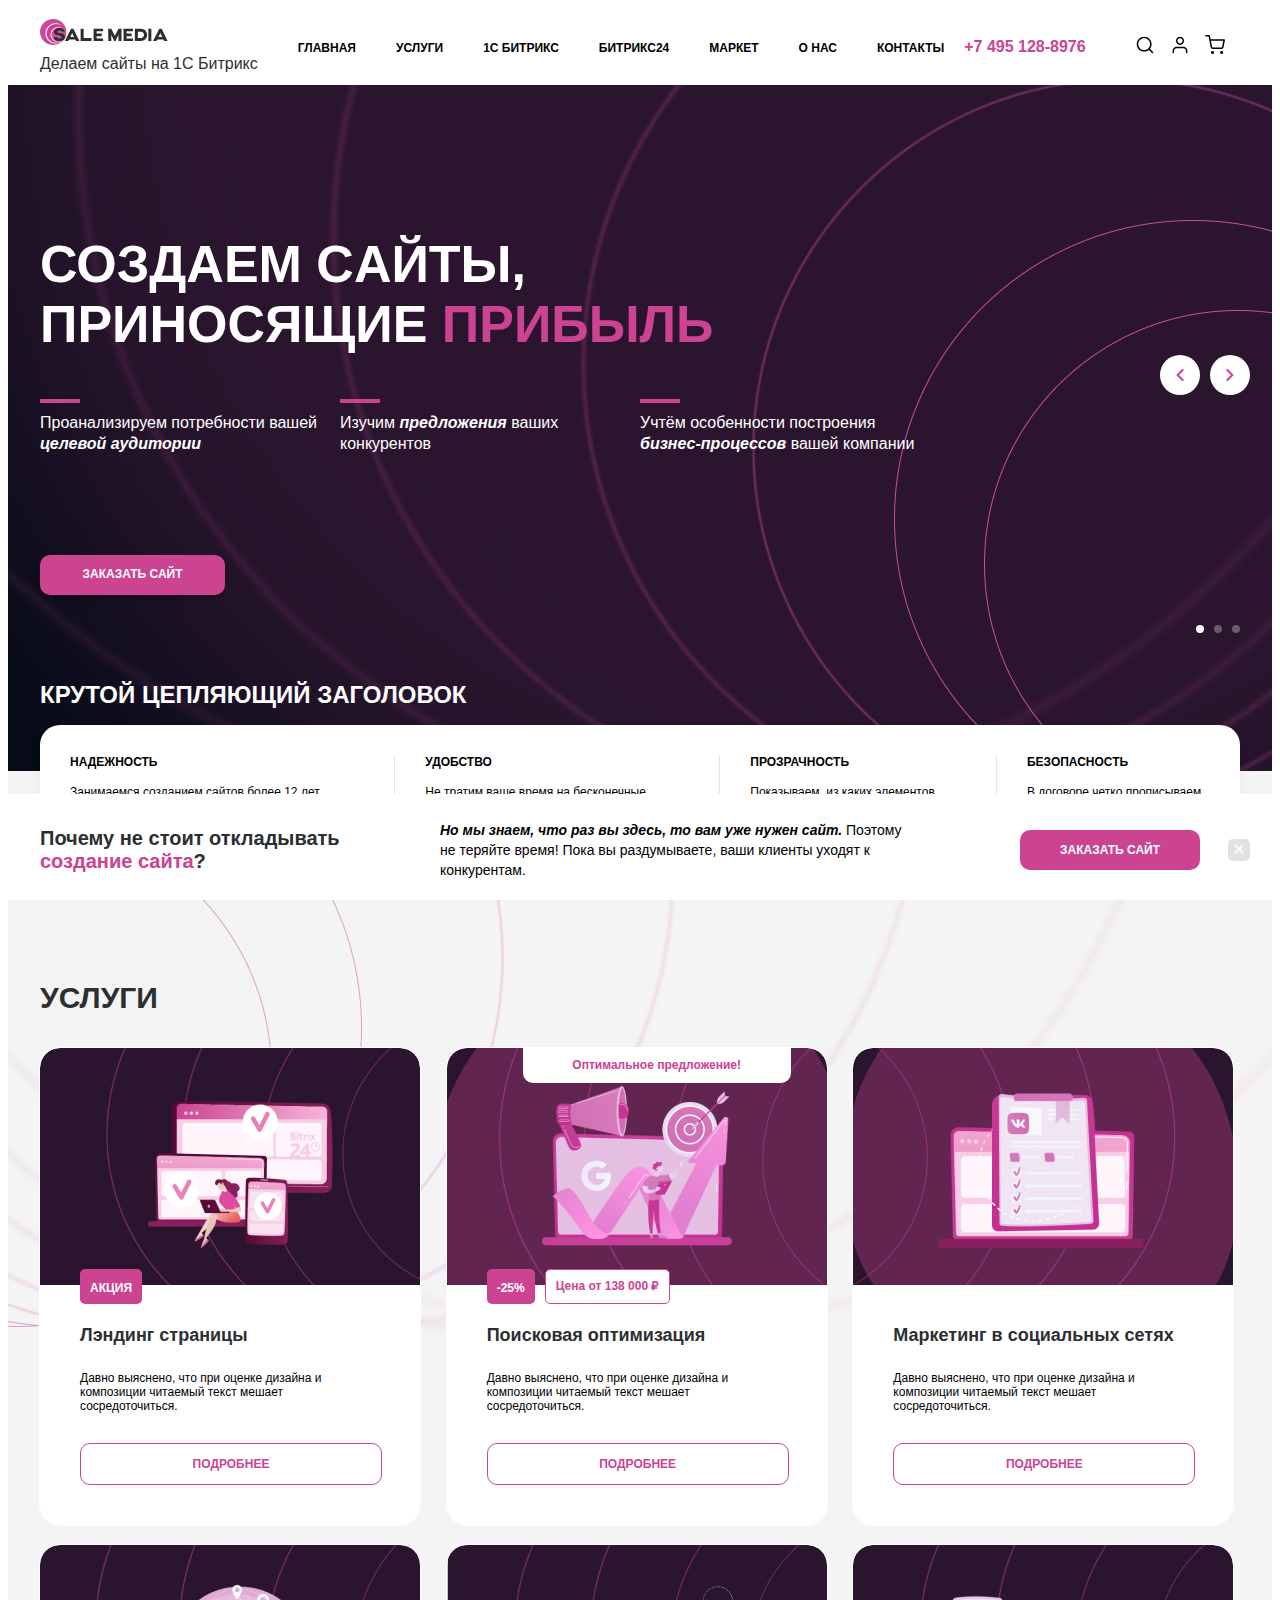
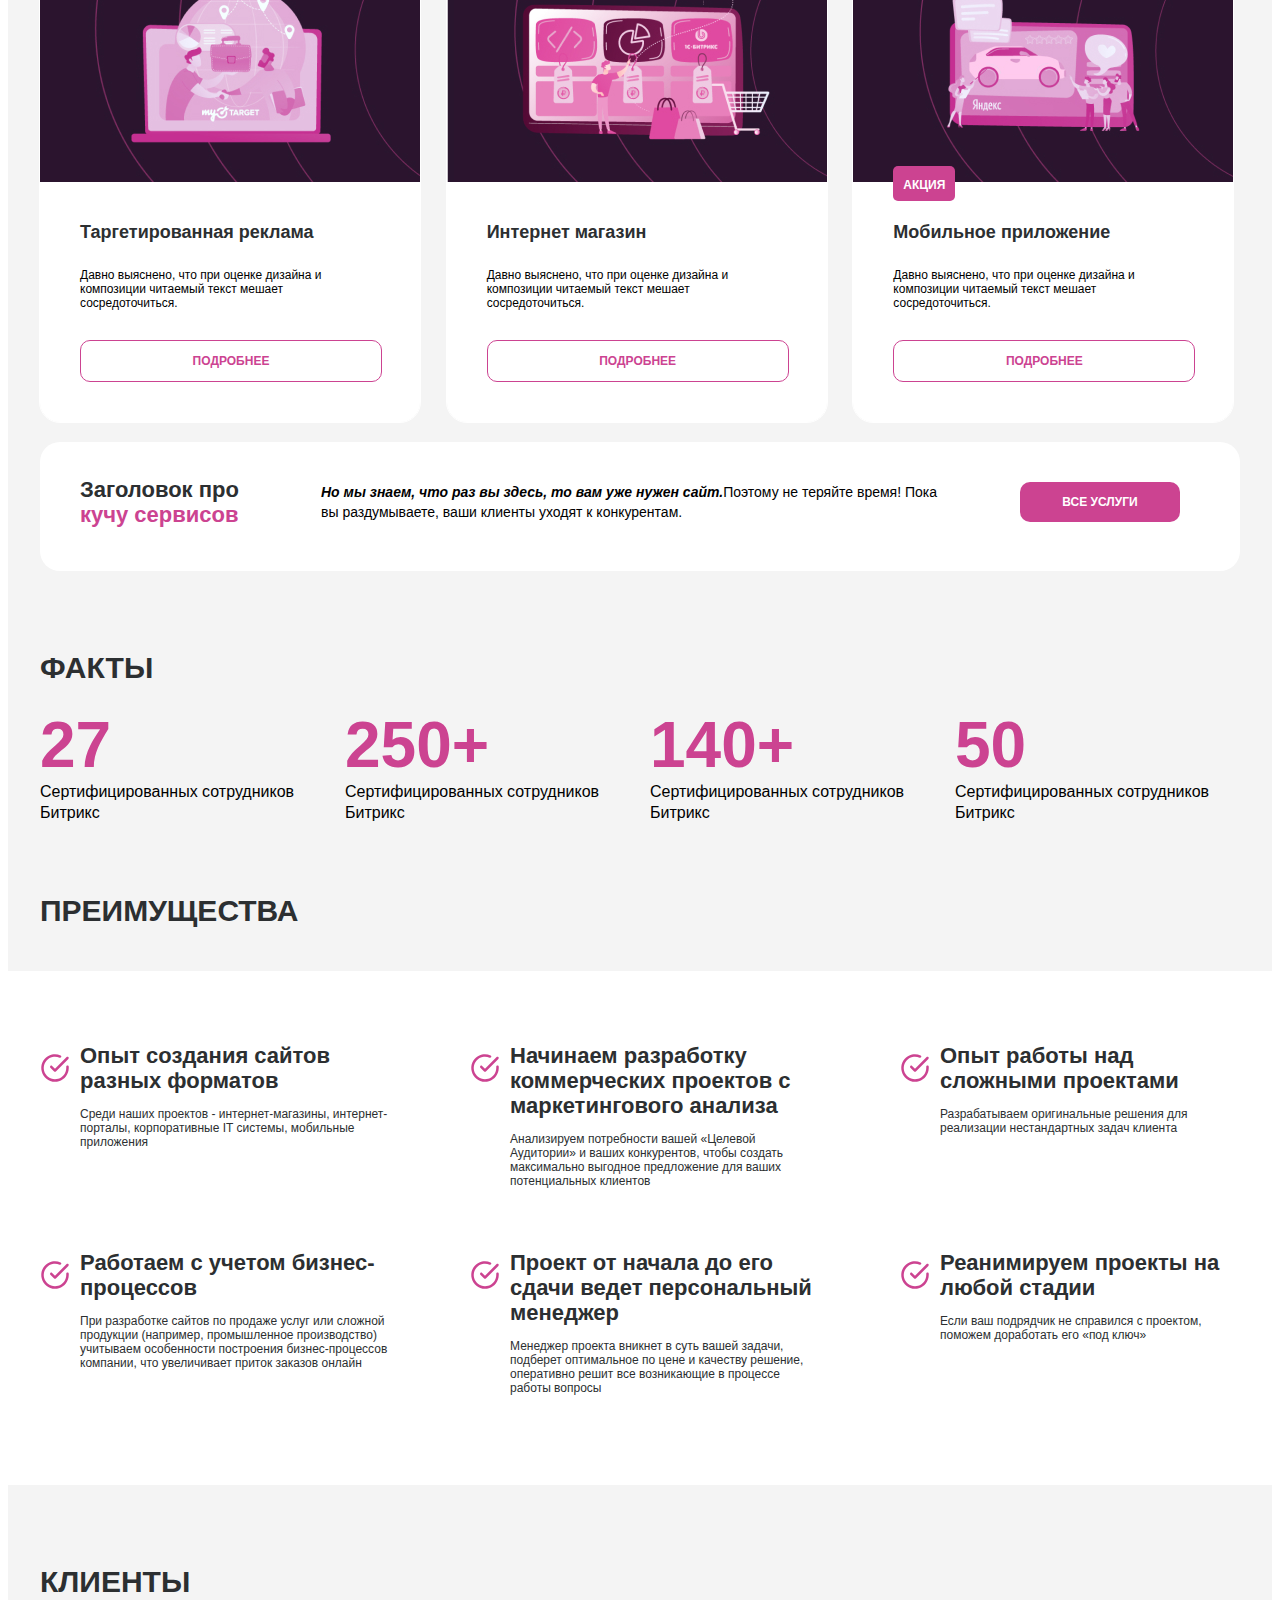
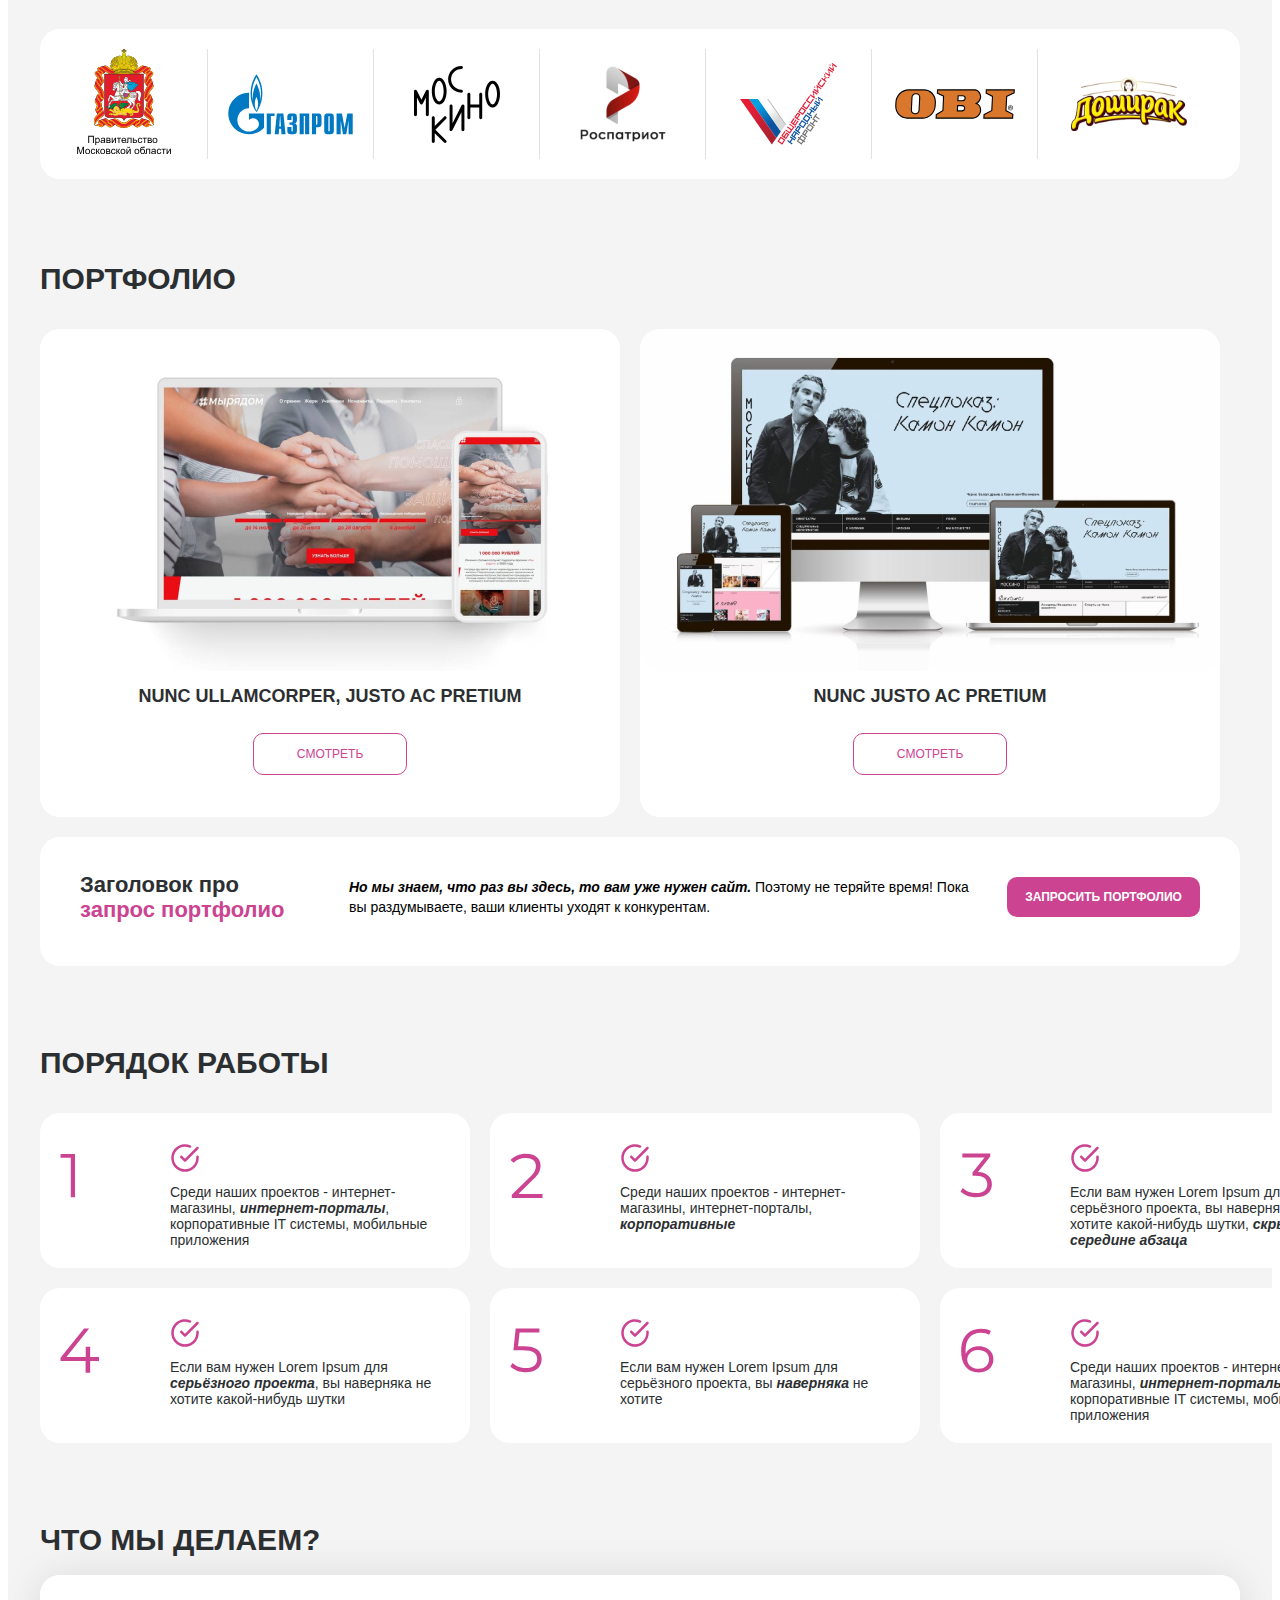
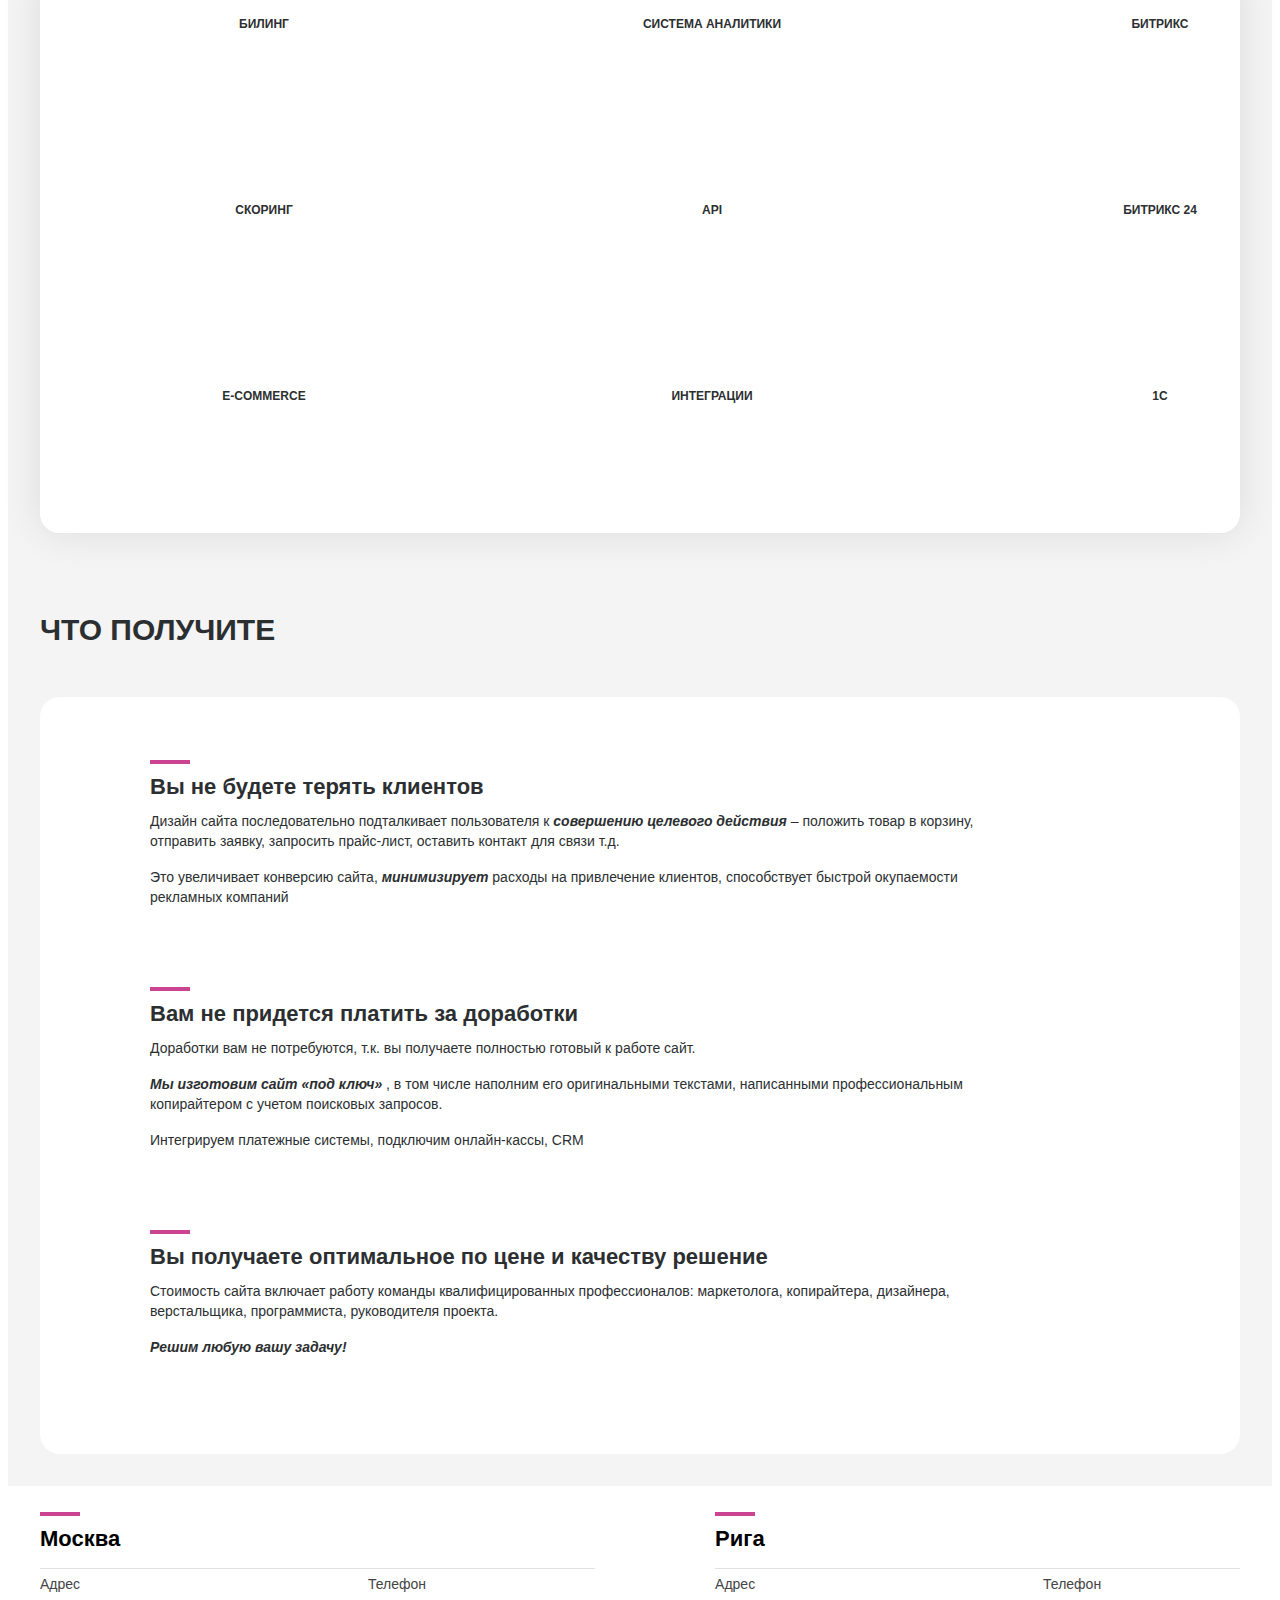
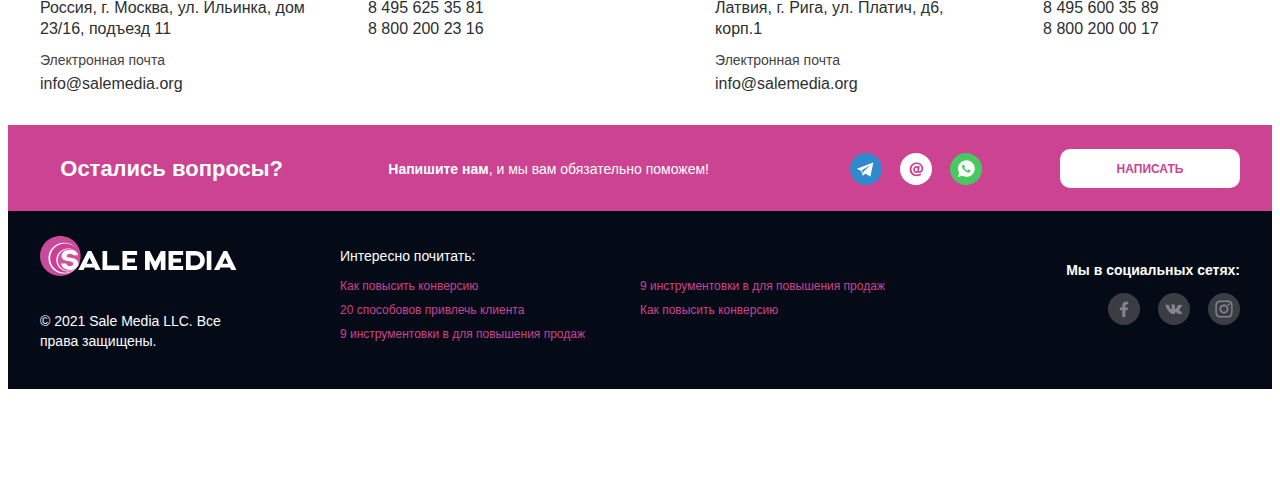
==== commit 6b5a9f7b: "ok" ====
--- a/index.html
+++ b/index.html
@@ -39,24 +39,36 @@
         <nav class="header__nav">
           <ol class="header__list">
             <li class="header__item"><a href="" class="header-link">главная</a></li>
-            <li class="header__item" onclick="opensecond('second'); return false">
-              <a href="" class="header-link">услуги</a>
-            </li>
-            <li class="header__item--second" id="second" style="display: none">
-              <div class="second__floor"><a href="">E-commerce</a></div>
-              <div class="second__floor"><a href="">аналитика</a></div>
-              <div class="second__floor"><a href="">аналитика</a></div>
-              <div class="second__floor"><a href="">социальные сети</a></div>
-              <div class="second__floor" onclick="openthird('third'); return false">
-                <a href="">аналитика</a>
-              </div>
-              <div class="second__floor"><a href="">социальные сети</a></div>
-            </li>
-            <li class="header__item--third" id="third" style="display: none">
-              <div class="third__floor"><a href="">E-commerce</a></div>
-              <div class="third__floor"><a href="">аналитика</a></div>
-              <div class="third__floor"><a href="">аналитика</a></div>
-              <div class="third__floor"><a href="">социальные сети</a></div>
+            <li class="header__item">
+              <a href="#" class="header-link">услуги</a>
+              <ul class="header__item--second">
+                <li class="second__floor"><a href="#" class="second-floor__link">E-commerce</a></li>
+                <li class="second__floor"><a href="#" class="second-floor__link">аналитика</a></li>
+                <li class="second__floor"><a href="#" class="second-floor__link">аналитика</a></li>
+                <li class="second__floor">
+                  <a href="#" class="second-floor__link">социальные сети</a>
+                </li>
+                <li class="second__floor">
+                  <a href="#" class="second-floor__link">аналитика</a>
+                  <ul class="header__item--third">
+                    <li class="third__floor">
+                      <a href="#" class="third-floor__link">E-commerce</a>
+                    </li>
+                    <li class="third__floor">
+                      <a href="#" class="third-floor__link">аналитика</a>
+                    </li>
+                    <li class="third__floor">
+                      <a href="#" class="third-floor__link">аналитика</a>
+                    </li>
+                    <li class="third__floor">
+                      <a href="#" class="third-floor__link">социальные сети</a>
+                    </li>
+                  </ul>
+                </li>
+                <li class="second__floor">
+                  <a href="#" class="second-floor__link">социальные сети</a>
+                </li>
+              </ul>
             </li>
             <li class="header__item"><a href="" class="header-link">1с битрикс</a></li>
             <li class="header__item"><a href="" class="header-link">битрикс24</a></li>
@@ -65,7 +77,7 @@
             <li class="header__item"><a href="" class="header-link">контакты</a></li>
           </ol>
         </nav>
-        <a href="" class="header__tel" id="tel">+7 495 128-8976</a>
+        <a href="" class="header__tel" id="tel" style="display: none">+7 495 128-8976</a>
         <ul class="header__list-icons">
           <li
             class="list-icons__item list-icons__item--first"
@@ -107,7 +119,7 @@
             <use href="./images/sprite.svg#icon-search"></use>
           </svg>
         </form>
-        <article class="mob-menu is-hidden">
+        <article class="mob-menu is-hidden no-skroll">
           <div class="container">
             <ol class="mob__list">
               <li class="mob__item menu" onclick="openbox('box'), closeitem('item'); return false">
@@ -739,58 +751,69 @@
           </div>
         </article>
       </section>
-      <!-- <footer class="cities">
-      <article class="container">
-        <div class="town">
-          <span class="city">Москва</span>
-          <div class="cities__thumb">
-            <div>
-              <div class="adress__wrap">
-                <span class="cities__text">Адрес</span>
-                <a href="" class="cities__info">
-                  Россия, г. Москва, ул. Ильинка, дом 23/16, подъезд 11
-                </a>
-              </div>
-              <div class="email__wrap">
-                <span class="cities__text">Электронная почта</span>
-                <a href="" class="cities__info">info@salemedia.org</a>
-              </div>
-            </div>
-            <div class="tel__wrap">
-              <span class="cities__text">Телефон</span>
-              <div>
-                <a href="" class="cities__info">8 495 625 35 81</a>
-                <a href="" class="cities__info">8 800 200 23 16</a>
-              </div>
-            </div>
-          </div>
-        </div>
-        <div class="town">
-          <span class="city">Рига</span>
-          <div class="cities__thumb">
-            <div>
-              <div class="adress__wrap">
-                <span class="cities__text">Адрес</span>
-                <a href="" class="cities__info">
-                  Россия, г. Москва, ул. Ильинка, дом 23/16, подъезд 11
-                </a>
-              </div>
-              <div class="email__wrap">
-                <span class="cities__text">Электронная почта</span>
-                <a href="" class="cities__info">info@salemedia.org</a>
-              </div>
-            </div>
-            <div class="tel__wrap">
-              <span class="cities__text">Телефон</span>
-              <div>
-                <a href="" class="cities__info">8 495 600 35 89</a>
-                <a href="" class="cities__info">8 800 200 00 17</a>
-              </div>
-            </div>
-          </div>
-        </div>
-      </article>
-    </footer> -->
+      <footer class="cities">
+        <article class="container">
+          <div class="citymob-wrap _tabs">
+            <div
+              class="city-mob _tabs-item _tabs-block _active"
+              onclick="closetown('town'); return true"
+            >
+              Москва
+            </div>
+            <div class="city-mob _tabs-block _tabs-item" onclick="opentown('town'); return true">
+              Рига
+            </div>
+          </div>
+          <div class="town__wrap">
+            <div class="town town--first">
+              <span class="city">Москва</span>
+              <div class="cities__thumb">
+                <div>
+                  <div class="adress__wrap">
+                    <span class="cities__text">Адрес</span>
+                    <a href="" class="cities__info">
+                      Россия, г. Москва, ул. Ильинка, дом 23/16, подъезд 11
+                    </a>
+                  </div>
+                  <div class="email__wrap">
+                    <span class="cities__text">Электронная почта</span>
+                    <a href="" class="cities__info">info@salemedia.org</a>
+                  </div>
+                </div>
+                <div class="tel__wrap">
+                  <span class="cities__text">Телефон</span>
+                  <div>
+                    <a href="" class="cities__info">8 495 625 35 81</a>
+                    <a href="" class="cities__info">8 800 200 23 16</a>
+                  </div>
+                </div>
+              </div>
+            </div>
+            <div class="town" id="town" style="display: none">
+              <span class="city">Рига</span>
+              <div class="cities__thumb">
+                <div>
+                  <div class="adress__wrap">
+                    <span class="cities__text">Адрес</span>
+                    <a href="" class="cities__info"> Латвия, г. Рига, ул. Платич, д6, корп.1 </a>
+                  </div>
+                  <div class="email__wrap">
+                    <span class="cities__text">Электронная почта</span>
+                    <a href="" class="cities__info">info@salemedia.org</a>
+                  </div>
+                </div>
+                <div class="tel__wrap">
+                  <span class="cities__text">Телефон</span>
+                  <div>
+                    <a href="" class="cities__info">8 495 600 35 89</a>
+                    <a href="" class="cities__info">8 800 200 00 17</a>
+                  </div>
+                </div>
+              </div>
+            </div>
+          </div>
+        </article>
+      </footer>
       <aside class="questions">
         <article class="container">
           <div class="questions__title">Остались вопросы?</div>
@@ -836,7 +859,7 @@
         </div>
       </article>
     </footer>
-    <!-- <aside class="why">
+    <aside class="why" id="why" style="position: sticky">
       <article class="container">
         <div class="why__title">Почему не стоит откладывать <span>создание сайта</span>?</div>
         <p class="why__text">
@@ -844,18 +867,18 @@
           время! Пока вы раздумываете, ваши клиенты уходят к конкурентам.
         </p>
         <button type="button" class="why__btn">заказать сайт</button>
-        <button type="button" class="why__btn-close">
+        <button type="button" class="why__btn-close" onclick="closewhy('why'); return false">
           <svg width="10" height="10">
             <use href="./images/sprite.svg#icon-x"></use>
           </svg>
         </button>
       </article>
-    </aside> -->
+    </aside>
     <!-- временный класс "mob-form" -->
-    <!-- <aside class="mob-form">
+    <aside class="mob-form">
       <a href="" class="mob-form__link"> Whatsapp </a>
       <a href="" class="mob-form__link">позвонить</a>
-    </aside> -->
+    </aside>
     <div class="backdrop is-hidden no-skroll" data-popup>
       <div class="popup-1">
         <button type="button" class="popup__btn-close" data-popup-close>
@@ -890,13 +913,13 @@
         </button>
         <p class="popup2__title"><span>Куда</span> отправить портфолио?</p>
         <div class="popup__wrap">
-          <div class="popup2__wrap">
+          <div class="popup2__wrap sendPopup__social-btn">
             <p class="popup2__text popup2__text--first">Telegram</p>
           </div>
-          <div class="popup2__wrap">
+          <div class="popup2__wrap sendPopup__social-btn">
             <p class="popup2__text popup2__text--second">Whatsapp</p>
           </div>
-          <div class="popup2__wrap">
+          <div class="popup2__wrap sendPopup__social-btn">
             <p class="popup2__text popup2__text--third">E-mail</p>
           </div>
         </div>
@@ -916,83 +939,8 @@
     <script src="./js/popup.js"></script>
     <script src="./js/slider.js"></script>
     <script src="./js/menu.js"></script>
-    <script type="text/javascript">
-      function openbox(id) {
-        display = document.getElementById(id).style.display;
-
-        if (display == 'none') {
-          document.getElementById(id).style.display = 'block';
-        } else {
-          document.getElementById(id).style.display = 'none';
-        }
-      }
-      function openbox2(id) {
-        display = document.getElementById(id).style.display;
-
-        if (display == 'none') {
-          document.getElementById(id).style.display = 'block';
-        } else {
-          document.getElementById(id).style.display = 'none';
-        }
-      }
-      function closeitem(id) {
-        display = document.getElementById(id).style.display;
-
-        if (display == 'block') {
-          document.getElementById(id).style.display = 'none';
-        } else {
-          document.getElementById(id).style.display = 'block';
-        }
-      }
-      function openinput(id) {
-        display = document.getElementById(id).style.display;
-
-        if (display == 'none') {
-          document.getElementById(id).style.display = 'block';
-        } else {
-          document.getElementById(id).style.display = 'none';
-        }
-      }
-      function opentel(id) {
-        display = document.getElementById(id).style.display;
-
-        if (display == 'none') {
-          document.getElementById(id).style.display = 'block';
-        } else {
-          document.getElementById(id).style.display = 'none';
-        }
-      }
-      function opensecond(id) {
-        display = document.getElementById(id).style.display;
-
-        if (display == 'none') {
-          document.getElementById(id).style.display = 'block';
-        } else {
-          document.getElementById(id).style.display = 'none';
-        }
-      }
-      function openthird(id) {
-        display = document.getElementById(id).style.display;
-
-        if (display == 'none') {
-          document.getElementById(id).style.display = 'block';
-        } else {
-          document.getElementById(id).style.display = 'none';
-        }
-      }
-
-      document.addEventListener('click', function (e) {
-        const el = e.target.closest('.menu');
-        if (el) {
-          el.classList.toggle('active-menu');
-        }
-      });
-      document.addEventListener('click', function (e) {
-        const cl = e.target.closest('.menu2');
-        if (cl) {
-          cl.classList.toggle('active-menu2');
-        }
-      });
-    </script>
+    <script src="./js/clicks.js"></script>
+    <script src="./js/cities.js"></script>
+    <script src="./js/port.js"></script>
   </body>
 </html>
--- a/css/main.min.css
+++ b/css/main.min.css
@@ -1 +1 @@
-.container{width:100%;padding-left:10px;padding-right:10px;margin:0 auto}@media screen and (min-width: 480px){.container{min-width:480px}}@media screen and (min-width: 768px){.container{min-width:768px}}@media screen and (min-width: 1200px){.container{width:1200px}}:root{--black-color: #000000;--second-black-color: #2c2f31;--white-color: #ffffff;--purple-color: #cc4391}p,h1,h2,h3,h4,h5{margin:0}body{font-family:"Arial",sans-serif;background-color:var(--white-color)}a{text-decoration:none}img{display:block;height:auto}ul,ol{list-style:none;margin:0;padding:0}.visually-hidden{position:absolute;width:1px;height:1px;margin:-1px;border:0;padding:0;white-space:nowrap;clip-path:inset(100%);clip:rect(0 0 0 0);overflow:hidden}button{border:none;background-color:rgba(0,0,0,0)}.title{font-size:20px;line-height:1.15;color:var(--second-black-color);text-transform:uppercase}@media screen and (min-width: 768px){.title{font-size:30px;line-height:1.13}}.main__wrap{background-image:url("/images/bgimg.png");background-repeat:no-repeat;background-position:left;background-attachment:fixed;background-color:#f4f4f4}.no-skroll{pointer-events:none;overflow:hidden}.preferences{position:relative;overflow:scroll}.preferences .container{width:1180px;padding-left:0;padding-right:0}@media screen and (min-width: 1200px){.preferences .container{padding-left:10px;padding-right:10px;width:1200px;position:absolute;top:-90px;left:50%;transform:translateX(-50%)}}@media screen and (min-width: 1200px){.preferences{padding-bottom:170px;overflow:unset}}.preferences__title{font-size:24px;line-height:1.17;text-transform:uppercase;color:var(--white-color);margin-bottom:16px;display:none}@media screen and (min-width: 1200px){.preferences__title{display:block}}.preferences__article:not(:last-child){padding-right:30px;border-right:1px solid #e6e6e6}.preferences__article:not(:first-child){padding-left:30px}.preferences-article__title{font-weight:700;font-size:12px;line-height:1.17;text-transform:uppercase;color:var(--black-color);margin-bottom:16px}.preferences__wrap{position:relative;display:flex;background-color:var(--white-color);padding:30px 20px 27px 20px}@media screen and (min-width: 1200px){.preferences__wrap{box-shadow:0px 4px 10px rgba(0,0,0,.05);border-radius:20px;padding:30px 30px 46px 30px;overflow:hidden}}.preferences__wrap::before{content:"";position:absolute;height:6px;background-color:#cc4391;bottom:0;left:0;right:0}.preferences__text{font-size:12px;line-height:1.17;color:var(--black-color)}.services{padding-top:40px;padding-bottom:40px}@media screen and (min-width: 1200px){.services{padding-bottom:80px}}.services__wrap{display:flex;overflow:scroll;margin-bottom:30px}@media screen and (min-width: 1200px){.services__wrap{display:grid;grid-template-columns:1fr 1fr 1fr;grid-column-gap:20px;grid-row-gap:20px;margin-bottom:20px;overflow:unset}}.services__title{font-size:30px;line-height:1.13;text-transform:uppercase;color:var(--second-black-color);margin-bottom:33px}.services__article{min-width:278px;border-radius:20px;position:relative;background-color:var(--white-color);overflow:hidden;outline:1px solid #fff;transition:outline 250ms cubic-bezier(0.4, 0, 0.2, 1)}.services__article img{width:100%}@media screen and (min-width: 1200px){.services__article{width:380px}}.services__article header{position:absolute;padding:7px 15px 8px 15px;left:38px;width:202px;border-radius:0px 0px 10px 10px;background-color:var(--white-color)}@media screen and (min-width: 1200px){.services__article header{width:228px;left:76px;padding:10px 20px}}.services__article header p{text-align:center;font-weight:700;font-size:11px;line-height:1.1818181818;color:var(--purple-color)}@media screen and (min-width: 1200px){.services__article header p{font-size:12px;line-height:1.25}}.services__article:hover{outline:1px solid var(--purple-color)}.services__article:not(:last-child){margin-right:15px}@media screen and (min-width: 1200px){.services__article:not(:last-child){margin-right:0}}.services-article__footer{position:absolute;left:20px;top:157px;display:flex}.services-article__footer .sale{display:block;width:max-content;padding:8px 9px 7px 9px;background-color:var(--purple-color);border-radius:5px;margin-right:10px}@media screen and (min-width: 1200px){.services-article__footer .sale{padding:9px 10px 8px 10px}}.services-article__footer .sale span{font-weight:700;font-size:11px;line-height:1.1818181818;text-transform:uppercase;color:var(--white-color)}@media screen and (min-width: 1200px){.services-article__footer .sale span{font-size:12px;line-height:1.25}}.services-article__footer div{padding-top:9px;padding-bottom:8px;padding-left:10px;padding-right:10px;width:max-content;border:1px solid var(--purple-color);border-radius:5px;background-color:#fff}.services-article__footer div .price{font-weight:700;font-size:11px;line-height:1.1818181818;color:var(--purple-color)}@media screen and (min-width: 1200px){.services-article__footer div .price{font-size:12px;line-height:1.25}}@media screen and (min-width: 1200px){.services-article__footer{left:40px;top:221px}}.services-article__wrap{padding:27px 20px 30px 20px}@media screen and (min-width: 1200px){.services-article__wrap{padding:40px}}.services-article__title{display:block;margin-bottom:25px;color:var(--second-black-color)}.services-article__title h2{font-size:18px;line-height:1.1666666667}.services__text{font-weight:400;font-size:12px;line-height:1.1666666667;color:var(--black-color);margin-bottom:30px}.services__btn{display:flex;justify-content:center;align-items:center;width:238px;height:40px;border:1px solid var(--purple-color);border-radius:10px;font-weight:700;font-size:12px;line-height:1.17;text-transform:uppercase;color:var(--purple-color)}.services__footer{background-color:#fff;padding:20px;display:flex;flex-direction:column}@media screen and (min-width: 768px){.services__footer{align-items:center;flex-direction:unset;border-radius:20px}}@media screen and (min-width: 1200px){.services__footer{padding:35px 40px 44px}}.services-footer__title{text-align:center;font-size:18px;line-height:21px;color:var(--second-black-color);margin-bottom:10px}.services-footer__title span{color:var(--purple-color)}@media screen and (min-width: 768px){.services-footer__title{width:212px;text-align:unset;margin-right:29px}}@media screen and (min-width: 1200px){.services-footer__title{font-size:22px;line-height:1.14}}.services-footer__text{text-align:center;font-size:12px;line-height:1.1666666667;margin-bottom:20px;color:var(--black-color)}.services-footer__text span{font-weight:700;font-style:italic}@media screen and (min-width: 768px){.services-footer__text{text-align:unset;margin-right:56px}}@media screen and (min-width: 1200px){.services-footer__text{margin-bottom:0;max-width:623px;font-size:14px;line-height:1.43}}.services-footer__btn{display:flex;justify-content:center;align-items:center;width:160px;height:40px;border-radius:10px;background-color:var(--purple-color);margin:0 auto}.services-footer__btn p{font-weight:700;font-size:12px;line-height:1.17;text-transform:uppercase;color:var(--white-color)}@media screen and (min-width: 768px){.services-footer__btn{margin-left:auto}}.facts{padding-bottom:50px;padding-top:40px}@media screen and (min-width: 1200px){.facts{padding-top:0;padding-bottom:147px}}.facts__title{margin-bottom:20px}@media screen and (min-width: 1200px){.facts__title{margin-bottom:23px}}@media screen and (min-width: 768px){.facts__wrap{display:flex;justify-content:space-between}}@media screen and (min-width: 1200px){.facts__wrap{justify-content:unset}}.facts__card span{font-weight:700;font-size:48px;line-height:1.15;color:var(--purple-color);margin-bottom:5px}@media screen and (min-width: 1200px){.facts__card span{margin-right:20px;font-size:64px;line-height:1.16}}.facts__card:not(:last-child){margin-bottom:30px}@media screen and (min-width: 768px){.facts__card:not(:last-child){margin-bottom:0}}@media screen and (min-width: 1200px){.facts__card:not(:last-child){margin-right:20px}}.facts__text{font-size:12px;line-height:1.17;color:var(--black-color)}@media screen and (min-width: 768px){.facts__text{width:186px}}@media screen and (min-width: 1200px){.facts__text{width:auto;font-size:16px;line-height:1.31}}.benefits{padding-top:40px;padding-bottom:30px}@media screen and (min-width: 1200px){.benefits{padding-top:0;padding-bottom:90px}}@media screen and (min-width: 1200px){.benefits__title{margin-top:-77px}}.benefits__wrap{margin-top:30px;display:flex;overflow:scroll}@media screen and (min-width: 768px){.benefits__wrap{display:grid;grid-template-columns:1fr 1fr;grid-column-gap:65px;grid-row-gap:40px;overflow:unset}}@media screen and (min-width: 1200px){.benefits__wrap{margin-top:115px;grid-template-columns:1fr 1fr 1fr;grid-row-gap:62px;grid-column-gap:65px;margin-top:115px}}.benefits-article__title{font-weight:700;font-size:18px;line-height:1.1666666667;color:var(--second-black-color);margin-bottom:11px}@media screen and (min-width: 1200px){.benefits-article__title{font-size:22px;line-height:1.14;margin-bottom:14px}}.benefits-article__text{font-size:12px;line-height:1.1666666667;color:var(--second-black-color)}.benefits__article{display:flex}.benefits__article div{width:230px}@media screen and (min-width: 768px){.benefits__article div{width:310px}}.benefits__article:not(:last-child){margin-right:15px}.benefits__article::before{content:url("../images/check-circle.svg");margin-right:10px;margin-top:4px}@media screen and (min-width: 768px){.benefits__article::before{margin-top:10px}}.clients{padding-top:40px;padding-bottom:40px;background-color:#f4f4f4}@media screen and (min-width: 1200px){.clients{padding-top:80px;padding-bottom:83px}}.clients__title{margin-bottom:20px}@media screen and (min-width: 1200px){.clients__title{margin-bottom:30px}}.clients-wrap{display:flex;align-items:center;background-color:var(--white-color);padding-top:20px;padding-bottom:20px;padding-left:20px;padding-right:28px;overflow:scroll}@media screen and (min-width: 1200px){.clients-wrap{overflow:unset;border-radius:20px}}.clients__card--first{padding-right:20px;border-right:1px solid #e1e1e1}.clients__card--second,.clients__card--third,.clients__card--fourth,.clients__card--fifth{padding-left:19px;padding-right:19px;border-right:1px solid #e1e1e1}.clients__card--sixth{padding-left:19px;padding-right:18px;border-right:1px solid #e1e1e1}.clients__card--seventh{padding-left:27px}.clients__card{display:flex;align-items:center;height:110px}.portfolio{padding-bottom:40px;background-color:#f4f4f4}@media screen and (min-width: 1200px){.portfolio{padding-bottom:80px}}.portfolio__title{margin-bottom:20px}@media screen and (min-width: 768px){.portfolio__title{margin-bottom:33px}}.portfolio__wrap{display:flex;margin-bottom:30px;overflow:scroll}@media screen and (min-width: 1200px){.portfolio__wrap{overflow:unset;margin-bottom:20px}}.portfolio__article{min-width:278px;min-height:306px;background-color:#fff;border-radius:20px;overflow:hidden}.portfolio__article img{width:100%}.portfolio__article div{display:flex;justify-content:center}.portfolio__article:first-child{margin-right:20px}@media screen and (min-width: 1200px){.portfolio__article{width:580px;height:488px}}.portfolio-article__text{font-weight:700;font-size:14px;line-height:1.14;text-align:center;text-transform:uppercase;color:var(--second-black-color);margin-top:20px;margin-bottom:20px}@media screen and (min-width: 1200px){.portfolio-article__text{font-size:18px;line-height:1.17;margin-top:15px;margin-bottom:26px}}.portfolio-article__btn{display:flex;align-items:center;justify-content:center;width:152px;height:40px;border:1px solid var(--purple-color);border-radius:10px}.portfolio-article__btn--text{font-size:12px;line-height:1.17;text-transform:uppercase;color:var(--purple-color)}.portfolio__footer{padding:20px;background-color:#fff}@media screen and (min-width: 768px){.portfolio__footer{border-radius:20px}}@media screen and (min-width: 1200px){.portfolio__footer{display:flex;align-items:center;padding:35px 40px 44px 40px}}.portfolio-footer__title{min-width:237px;font-weight:700;font-size:18px;line-height:1.1666666667;margin-bottom:10px;text-align:center;color:var(--second-black-color)}.portfolio-footer__title span{color:var(--purple-color)}@media screen and (min-width: 768px){.portfolio-footer__title{font-size:22px;line-height:1.14}}@media screen and (min-width: 1200px){.portfolio-footer__title{margin-bottom:0;text-align:unset;margin-right:32px}}.portfolio-footer__text{font-size:12px;line-height:1.1666666667;color:var(--black-color);margin-bottom:20px;text-align:center}.portfolio-footer__text span{font-weight:700;font-style:italic}@media screen and (min-width: 768px){.portfolio-footer__text{font-size:14px;line-height:1.43}}@media screen and (min-width: 1200px){.portfolio-footer__text{margin-right:35px;margin-bottom:0;text-align:unset}}.portfolio-footer__btn{display:flex;justify-content:center;align-items:center;min-width:193px;height:40px;border-radius:10px;background-color:var(--purple-color);cursor:pointer;font-weight:700;font-size:12px;line-height:1.17;text-transform:uppercase;color:var(--white-color);margin:0 auto}.work{padding-bottom:40px;background-color:#f4f4f4}@media screen and (min-width: 1200px){.work{padding-bottom:80px}}.work__title{margin-bottom:20px}@media screen and (min-width: 1200px){.work__title{margin-bottom:33px}}.work__text{width:203px;font-size:14px;line-height:1.1428571429;color:var(--second-black-color)}.work__text span{font-weight:700;font-style:italic}@media screen and (min-width: 1200px){.work__text{width:270px}}.work__wrap{display:flex;overflow:scroll}@media screen and (min-width: 1200px){.work__wrap{display:grid;grid-template-columns:1fr 1fr 1fr;grid-column-gap:20px;grid-row-gap:20px;overflow:unset}}.work__article{display:flex;justify-content:space-between;min-width:278px;border-radius:20px;padding:20px;background-color:#fff}.work__article:not(:last-child){margin-right:15px}@media screen and (min-width: 1200px){.work__article:not(:last-child){margin-right:0}}@media screen and (min-width: 1200px){.work__article{width:380px;padding-top:30px;padding-right:30px}}.work__number{margin-top:10px}.work__check{margin-bottom:7px}.job{padding-bottom:40px;background-color:#f4f4f4}@media screen and (min-width: 1200px){.job{padding-bottom:80px}}.job__title{margin-bottom:20px}@media screen and (min-width: 1200px){.job__title{margin-bottom:18px}}.job__wrap{display:grid;grid-template-columns:1fr;background-color:#fff;box-shadow:0px 0px 40px rgba(0,0,0,.1);border-radius:20px;overflow:hidden}@media screen and (min-width: 608px){.job__wrap{grid-template-columns:1fr 1fr;width:100%}}@media screen and (min-width: 1024px){.job__wrap{grid-template-columns:1fr 1fr 1fr}}@media screen and (min-width: 1200px){.job__wrap{grid-template-columns:1fr 1fr 1fr 1fr}}.job__link{display:block;text-align:center;background-color:#fff;min-width:280px;font-weight:700;font-size:12px;line-height:1.17;text-transform:uppercase;color:var(--second-black-color);padding-top:20px;padding-bottom:20px;transition:background-color 250ms cubic-bezier(0.4, 0, 0.2, 1),color 250ms cubic-bezier(0.4, 0, 0.2, 1)}.job__link:hover{background-color:var(--purple-color);color:#fff}@media screen and (min-width: 608px){.job__link{min-width:294px}}@media screen and (min-width: 1200px){.job__link{max-width:294px;height:100px;padding:42px 77px 44px 77px}}.recieve{background-color:#f4f4f4;padding-bottom:40px}@media screen and (min-width: 1200px){.recieve{padding-bottom:32px}}.recieve__title{margin-bottom:20px}@media screen and (min-width: 1200px){.recieve__title{margin-bottom:50px}}.recieve__thumb{padding:20px;background-color:#fff}@media screen and (min-width: 768px){.recieve__thumb{border-radius:20px}}@media screen and (min-width: 1200px){.recieve__thumb{padding-top:63px;padding-left:110px;padding-bottom:97px}}.recieve__wrap:not(:last-child){margin-bottom:80px}.recieve-wrap__title{max-width:100%;font-size:22px;line-height:1.14;color:var(--second-black-color);margin-bottom:12px}.recieve-wrap__text{font-size:12px;line-height:1.1666666667;color:var(--second-black-color)}.recieve-wrap__text span{font-weight:700;font-style:italic}@media screen and (min-width: 768px){.recieve-wrap__text{font-size:14px;line-height:1.4285714286}}@media screen and (min-width: 1200px){.recieve-wrap__text{width:879px}}.recieve-wrap__text--first,.recieve-wrap__text--second{margin-bottom:16px}.recieve__wrap{min-width:320px;display:flex;flex-wrap:wrap;flex-direction:column;align-items:flex-start}.recieve__wrap::before{content:" ";min-width:40px;height:4px;background-color:var(--purple-color);margin-bottom:10px}@media screen and (min-width: 1200px){.recieve__wrap{width:879px}}.cities{padding-top:26px;padding-bottom:30px}.cities .container{display:flex;flex-wrap:wrap}.cities__thumb{display:flex;align-items:baseline}.town:first-child{margin-right:156px}.adress__wrap{display:flex;width:270px;flex-wrap:wrap;margin-bottom:10px}.tel__wrap{margin-left:58px;display:flex;width:116px;flex-wrap:wrap}.email__wrap{width:240px;display:flex;flex-wrap:wrap}.city{width:480px;font-weight:700;font-size:22px;line-height:1.14;color:var(--black-color);padding-bottom:17px;border-bottom:1px solid #e1e1e1}.cities__text{font-size:14px;line-height:1.43;color:#444;margin-bottom:4px}.cities__info{font-size:16px;line-height:1.31;color:var(--second-black-color)}.town{width:480px;display:flex;flex-wrap:wrap}.town::before{content:" ";min-width:40px;height:4px;background-color:var(--purple-color);margin-bottom:10px}.adress__wrap{margin-top:5px}.header .container{display:flex;align-items:center;padding-left:0;padding-right:0;position:relative}@media screen and (min-width: 768px){.header .container{justify-content:space-between;padding-left:10px;padding-right:10px}}@media screen and (min-width: 1200px){.header .container{justify-content:unset}}.logo{width:108px;height:23px}@media screen and (min-width: 1200px){.logo{width:128px;height:26px}}.logo__wrap{padding-top:11px;padding-bottom:11px}.header__logo-text{font-size:11px;line-height:1.1818181818;color:var(--second-black-color);margin-top:2px}@media screen and (min-width: 1200px){.header__logo-text{font-size:16px;line-height:1.25;margin-top:5px}}.header__nav{display:none}@media screen and (min-width: 768px){.header__nav{display:flex}}@media screen and (min-width: 1200px){.header__nav{margin-left:20px}}.header__list{display:flex}.header-link{font-weight:700;text-transform:uppercase;color:var(--black-color);padding:24px 10px;border-top:4px solid #fff;transition:color 250ms cubic-bezier(0.4, 0, 0.2, 1),border-top 250ms cubic-bezier(0.4, 0, 0.2, 1)}.header-link:hover,.header-link:focus{border-top:4px solid var(--purple-color);color:var(--purple-color)}@media screen and (min-width: 768px){.header-link{font-size:10px;line-height:1.14}}@media screen and (min-width: 1200px){.header-link{font-size:12px;line-height:1.17;padding:29px 20px}}.header__list-icons{display:flex;margin-left:auto}@media screen and (min-width: 768px){.header__list-icons{margin-left:unset}}@media screen and (min-width: 1200px){.header__list-icons{margin-left:auto}}.list-icons__item:not(:last-child){margin-right:5px}@media screen and (min-width: 1200px){.list-icons__item:not(:last-child){margin-right:15px}}.list-icons__item:last-child{display:block}@media screen and (min-width: 1200px){.list-icons__item:last-child{display:none}}@media screen and (min-width: 1200px){.list-icons__icon--third{margin-right:0}}.list-icons__icon{cursor:pointer;fill:var(--black-color);transition:fill 250ms cubic-bezier(0.4, 0, 0.2, 1)}.list-icons__icon:hover,.list-icons__icon:focus{fill:var(--purple-color)}.header__tel{display:none;font-weight:700;font-size:16px;line-height:1.25;position:absolute;top:45px;right:10px;color:var(--purple-color)}@media screen and (min-width: 1200px){.header__tel{display:block;position:unset}}.header-input{width:320px;height:35px;border:1px solid #e1e1e1;border-radius:5px;padding-left:10px;position:relative;color:#999;font-weight:400;font-size:12px;background-color:#fff}.header-input::placeholder{font-weight:400;font-size:12px;line-height:1.1666666667}.header-input:focus{outline:none}@media screen and (min-width: 1200px){.header-input{width:200px;height:35px}}.header-form__icon{position:absolute;right:10px;top:7px;cursor:pointer;transition:fill 250ms cubic-bezier(0.075, 0.82, 0.165, 1)}.header-form__icon:hover{fill:var(--purple-color)}.header__form{position:absolute;top:59px;left:50%;transform:translate(-50%);z-index:1}@media screen and (min-width: 1200px){.header__form{top:19px;right:80px;left:unset;transform:unset}}@media screen and (min-width: 768px){.menu-open-btn{display:none}}.menu-close-btn{display:none}.mob-menu{position:fixed;top:64px;width:100%;height:100vh;background-color:#fff;z-index:1}.mob-menu .container{position:relative;height:100%;display:flex;flex-direction:column;justify-content:space-between;align-items:flex-start}.mob__list{width:100%;border-top:1px solid #e1e1e1;border-bottom:1px solid #e1e1e1}.mob__item:not(:last-child){border-bottom:1px solid #e1e1e1}.mob__item{padding:20px;display:flex;align-items:center}.active-menu{background-color:var(--purple-color)}.active-menu .mob__link{position:absolute;left:50%;transform:translate(-50%);color:#fff;text-align:center}.active-menu .menu__icon{fill:#fff;transform:rotate(90deg);margin-left:0}.mob__link{font-weight:700;font-size:12px;line-height:1.17;text-transform:uppercase;color:var(--black-color)}.menu__icon{fill:#000;display:block;margin-left:auto}.mob__item--second-floor{width:100%;padding:20px 20px 20px 20px;border-bottom:1px solid #e1e1e1;display:flex;align-items:center}.mob__item--third-floor{width:100%;padding:20px 20px 20px 40px;border-bottom:1px solid #e1e1e1;display:flex;align-items:center}.active-menu2 .menu__icon{fill:var(--purple-color);transform:rotate(-90deg)}.active-menu2 a{color:var(--purple-color)}.header__item--second{top:71px;position:absolute;z-index:1;left:337px;background-color:#fff;border-radius:0px 0px 0px 15px}.second__floor,.third__floor{width:189px;padding-left:15px;padding-top:15px;padding-bottom:15px;padding-bottom:15px;cursor:pointer}.second__floor a,.third__floor a{font-weight:700;font-size:12px;line-height:1.17;color:#000;text-transform:uppercase;transition:color 250ms linear}.second__floor:not(:last-child),.third__floor:not(:last-child){border-bottom:1px solid #e1e1e1}.second__floor:hover a,.third__floor:hover a{color:var(--purple-color)}.header__item--third{position:absolute;background-color:#fff;z-index:1;border-radius:0px 15px 15px 15px;top:269px;left:526px}.hero{background-image:url("../images/herobg.jpg");background-repeat:no-repeat;background-size:cover;background-position:center;width:100%;padding-left:10px;padding-bottom:58px}@media screen and (min-width: 1200px){.hero{min-width:1200px;padding-left:0;padding-bottom:0;height:686px}}.hero .container{position:relative}.hero__title{min-width:311px;font-weight:700;font-size:24px;line-height:1.1666666667;text-transform:uppercase;color:var(--white-color);padding-top:150px;padding-top:49px;margin-bottom:44px}.hero__title span{color:var(--purple-color)}@media screen and (min-width: 768px){.hero__title{font-size:52px;line-height:1.15;width:674px}}@media screen and (min-width: 1200px){.hero__title{padding-top:150px}}.hero__text-wrap{margin-bottom:60px}@media screen and (min-width: 768px){.hero__text-wrap{display:grid;grid-template-columns:1fr 1fr}}@media screen and (min-width: 1200px){.hero__text-wrap{display:flex;margin-bottom:100px}}.hero__text{font-size:16px;line-height:1.31;color:var(--white-color)}.hero__text span{font-weight:700;font-style:italic}.hero__text-thumb{width:280px;display:flex;flex-wrap:wrap}.hero__text-thumb:not(:last-child){margin-bottom:30px}@media screen and (min-width: 1200px){.hero__text-thumb:not(:last-child){margin-right:20px;margin-bottom:0}}.hero__text-thumb::before{content:" ";min-width:40px;height:4px;background-color:var(--purple-color);margin-bottom:10px}.hero-btn{cursor:pointer;min-width:185px;height:40px;background-color:var(--purple-color);box-shadow:0px 4px 4px rgba(0,0,0,.25);border-radius:10px;font-weight:700;font-size:12px;line-height:1.17;text-align:center;text-transform:uppercase;color:var(--white-color)}.slide{width:100%;height:100%;display:none}.slide.active{display:block}.dots-wrapper{display:flex;justify-content:center;margin-top:15px}.dot.active{background-color:#000}#btn-prev{position:absolute;left:-60px;top:270px;width:40px;height:40px;background-color:#fff;border-radius:100px;background-image:url("[data-uri]");cursor:pointer;background-repeat:no-repeat;background-position:center;transition:opacity .2s ease-in-out;display:none}@media screen and (min-width: 1200px){#btn-prev{display:block}}#btn-next{width:40px;height:40px;position:absolute;right:-60px;border-radius:100px;background-image:url("[data-uri]");cursor:pointer;background-repeat:no-repeat;background-position:center;transform:rotate(180deg);background-color:#fff;cursor:pointer;top:270px;display:none}@media screen and (min-width: 1200px){#btn-next{display:block}}.dots-wrapper{position:absolute;bottom:-38px;display:flex;justify-content:center;margin-top:15px}.dots-wrapper span{width:8px;height:8px;border-radius:50%;background-color:rgba(255,255,255,.3);margin-right:10px;cursor:pointer}@media screen and (min-width: 1200px){.dots-wrapper{right:0}}.dot.active{background-color:#fff}.questions{background-color:var(--purple-color);padding:20px}@media screen and (min-width: 1200px){.questions .container{display:flex;align-items:center}}@media screen and (min-width: 1200px){.questions{padding-top:24px;padding-bottom:23px;padding-left:0;padding-right:0}}.questions__title{text-align:center;max-width:320px;font-weight:700;font-size:18px;line-height:1.17;color:var(--white-color);margin:0 auto;margin-bottom:10px}@media screen and (min-width: 1200px){.questions__title{width:294px;margin-right:34px;font-size:22px;line-height:1.14}}.questions__text{text-align:center;font-size:12px;line-height:1.1666666667;color:var(--white-color);margin-bottom:20px}.questions__text span{font-weight:700}@media screen and (min-width: 1200px){.questions__text{margin-right:141px;margin-bottom:0;font-size:14px;line-height:1.43}}.btn__wrap{display:flex;justify-content:center}.questions__btn{min-width:180px;height:39px;border-radius:10px;background-color:var(--white-color);font-weight:700;font-size:12px;line-height:1.17;text-align:center;text-transform:uppercase;color:var(--purple-color);cursor:pointer}@media screen and (min-width: 1200px){.questions__btn{margin-left:auto}}.questions__soc-wrap{display:flex;align-items:center;justify-content:center;margin-bottom:20px}@media screen and (min-width: 1200px){.questions__soc-wrap{margin-bottom:0;justify-content:unset;margin-right:78px}}.questions__soc-link{display:flex;width:32px;height:32px;background-image:url("[data-uri]");background-repeat:no-repeat}.questions__soc-link:not(:last-child){margin-right:18px}.questions__soc-link:first-child{background-image:url("[data-uri]")}.questions__soc-link:last-child{background-image:url("[data-uri]")}.footer{background-color:#040b16;padding-top:16px;padding-left:10px;padding-bottom:9px}@media screen and (min-width: 1200px){.footer .container{display:flex;align-items:center}}@media screen and (min-width: 1200px){.footer{padding-left:0;padding-bottom:38px;padding-top:25px}}.footer__logo svg{width:128px;height:26px}@media screen and (min-width: 1200px){.footer__logo svg{width:197px;height:40px}}.footer-logo__wrap{margin-bottom:25px}@media screen and (min-width: 1200px){.footer-logo__wrap{margin-bottom:0;width:197px;margin-right:103px}}.footer_copy{font-size:14px;line-height:1.43;color:var(--white-color);margin-top:31px;display:none}@media screen and (min-width: 1200px){.footer_copy{display:block}}.footer__list{margin-bottom:25px}@media screen and (min-width: 768px){.footer__list{display:grid;grid-template-columns:1fr 1fr;grid-column-gap:55px;grid-row-gap:6px}}@media screen and (min-width: 1200px){.footer__list{grid-template-columns:1fr 1fr;grid-column-gap:55px;grid-row-gap:6px;margin-bottom:0}}.footer-list__title{font-size:12px;line-height:1.1666666667;color:var(--white-color);margin-bottom:15px}@media screen and (min-width: 1200px){.footer-list__title{margin-bottom:10px;font-size:14px;line-height:1.43}}.footer__item a{font-size:11px;line-height:1.1818181818;color:var(--purple-color)}@media screen and (min-width: 1200px){.footer__item a{font-size:12px;line-height:1.1666666667}}.footer__item:not(:last-child){margin-bottom:15px}@media screen and (min-width: 1200px){.footer__item:not(:last-child){margin-bottom:0}}.footer__soc-wrap{display:flex;justify-content:left}@media screen and (min-width: 1200px){.footer__soc-wrap{justify-content:right}}.footer__soc-thumb{margin-left:auto}.footer__soc-text{font-weight:700;font-size:12px;line-height:1.1666666667;color:var(--white-color);margin-bottom:20px}@media screen and (min-width: 1200px){.footer__soc-text{font-size:14px;line-height:1.1428571429;margin-bottom:15px}}.footer__soc-link{display:flex;width:32px;height:32px;background-image:url("[data-uri]");background-repeat:no-repeat}.footer__soc-link:first-child{margin-right:18px;background-image:url("[data-uri]")}.footer__soc-link:last-child{margin-left:18px;background-image:url("[data-uri]")}.why{display:flex;padding-top:26px;padding-bottom:20px;position:sticky;bottom:0;background-color:#fff}.why .container{display:flex;align-items:center;position:relative}.why__title{min-width:380px;font-weight:700;font-size:20px;line-height:1.15;color:var(--second-black-color);margin-right:20px}.why__title span{color:var(--purple-color)}.why__text{max-width:480px;font-size:14px;line-height:1.43;color:var(--black-color);margin-right:120px}.why__text span{font-weight:700;font-style:italic}.why__btn{min-width:180px;height:40px;background-color:var(--purple-color);border-radius:10px;cursor:pointer;font-weight:700;font-size:12px;line-height:1.17;text-align:center;text-transform:uppercase;color:var(--white-color)}.why__btn-close{position:absolute;width:22px;height:22px;background-color:#e1e1e1;border-radius:5px;left:1248px;fill:#fff;cursor:pointer}.popup-1{width:297px;height:auto;margin:0 auto;background-color:#f4f4f4;box-shadow:0px 0px 60px rgba(0,0,0,.2);border-radius:0px 0px 20px 20px;padding:46px 31px 40px 30px}.popup1__title{font-weight:600;font-size:22px;line-height:1.23;color:var(--second-black-color);margin-bottom:15px}.popup1__title span{color:var(--purple-color)}.popup1__wrap{cursor:pointer;width:236px;display:flex;align-items:center;padding-left:15px;padding-top:8px;padding-bottom:9px;background-color:#fff;box-shadow:0px 4px 4px rgba(0,0,0,.03);border-radius:15px;outline:1px solid rgba(0,0,0,0);transition:outline 250ms cubic-bezier(0.4, 0, 0.2, 1)}.popup1__wrap:not(:last-child){margin-bottom:10px}.popup1__wrap:hover{outline:1px solid var(--purple-color)}.popup__btn-close{display:flex;align-items:center;justify-content:center;position:absolute;right:10px;top:10px;width:22px;height:22px;background-color:#e1e1e1;border-radius:5px;cursor:pointer}.popup__btn-close:hover .popup__icon{fill:var(--purple-color)}.popup__icon{fill:#fff;transition:fill 250ms cubic-bezier(0.4, 0, 0.2, 1)}.popup1__link{display:flex;align-items:center;font-size:14px;line-height:1.43;color:var(--black-color)}.popup1__link span{font-weight:700;font-style:italic}.popup1__link--second::before{width:32px;height:32px;content:url("../images/watsapp.svg");margin-right:10px}.popup1__link--first::before{content:url("../images/telegramm.svg");margin-right:10px;width:32px;height:32px}.popup1__link--third::before{content:url("../images/mymirpurple.svg");margin-right:10px;width:32px;height:32px}.popup-2{width:478px;padding:40px 40px 50px 40px;background-color:#f4f4f4;box-shadow:0px 0px 60px rgba(0,0,0,.2);border-radius:0px 0px 20px 20px}.popup__wrap{display:flex;margin-bottom:20px}.popup2__wrap{cursor:pointer;display:flex;align-items:center;width:121px;height:40px;box-shadow:0px 4px 4px rgba(0,0,0,.03);border-radius:15px;padding-left:10px;padding-top:10px;padding-bottom:10px;outline:1px solid rgba(0,0,0,0);transition:outline 250ms cubic-bezier(0.4, 0, 0.2, 1)}.popup2__wrap:not(:last-child){margin-right:15px}.popup2__wrap:hover{outline:1px solid var(--purple-color)}.popup2__wrap:hover .popup2__text{color:var(--purple-color)}.popup2__title{font-weight:700;font-size:22px;line-height:1.14;color:var(--second-black-color);margin-bottom:42px}.popup2__title span{color:var(--purple-color)}.popup2__text{display:flex;align-items:center;font-weight:700;font-size:14px;line-height:1.43;color:var(--black-color);transition:color 250ms cubic-bezier(0.4, 0, 0.2, 1)}.popup2__label{font-weight:400;font-size:14px;line-height:1.5;color:var(--second-black-color);margin-bottom:5px}.popup2__input{width:398px;height:40px;padding-left:15px;background-color:#fff;border:1px solid #e1e1e1;border-radius:10px;margin-bottom:20px;transition:border 250ms cubic-bezier(0.4, 0, 0.2, 1)}.popup2__input::placeholder{font-size:12px;line-height:1.75;color:#b3b3b3}.popup2__input:hover{border:1px solid var(--purple-color)}.popup2__input:focus{outline:1px solid var(--purple-color)}.popup2__submit{width:180px;height:40px;background-color:var(--purple-color);border-radius:10px;cursor:pointer;font-weight:700;font-size:12px;line-height:1.17;text-align:center;text-transform:uppercase;color:var(--white-color)}.popup2__text--second::before{content:url("../images/watsapp24.svg");margin-right:10px;width:24px;height:24px}.popup2__text--first::before{content:url("../images/telegramm24.svg");margin-right:10px;width:24px;height:24px}.popup2__text--third::before{content:url("../images/mail24.svg");margin-right:10px;width:24px;height:24px}.backdrop{width:100%;height:100%;background-color:rgba(51,51,51,.6);position:fixed;opacity:1;top:0;transition:opacity 250ms cubic-bezier(0.4, 0, 0.2, 1)}.backdrop .no-skroll{opacity:0;pointer-events:none}.popup-1,.popup-2{height:auto;position:absolute;top:50%;left:50%;transform:translate(-50%, -50%) scale(1);transition:transform 250ms cubic-bezier(0.4, 0, 0.2, 1);border-top:6px solid var(--purple-color);z-index:1}.is-hidden{opacity:0;pointer-events:none}.backdrop.is-hidden .popup-1,.backdrop.is-hidden .popup-2{transform:translate(-50%, -50%) scale(0)}/*# sourceMappingURL=main.min.css.map */+.container{width:100%;padding-left:10px;padding-right:10px;margin:0 auto}@media screen and (min-width: 480px){.container{min-width:480px}}@media screen and (min-width: 768px){.container{min-width:768px}}@media screen and (min-width: 1200px){.container{width:1200px}}:root{--black-color: #000000;--second-black-color: #2c2f31;--white-color: #ffffff;--purple-color: #cc4391}p,h1,h2,h3,h4,h5{margin:0}body{font-family:"Arial",sans-serif;background-color:var(--white-color)}a{text-decoration:none}img{display:block;height:auto}ul,ol{list-style:none;margin:0;padding:0}.visually-hidden{position:absolute;width:1px;height:1px;margin:-1px;border:0;padding:0;white-space:nowrap;clip-path:inset(100%);clip:rect(0 0 0 0);overflow:hidden}button{border:none;background-color:rgba(0,0,0,0)}.title{font-size:20px;line-height:1.15;color:var(--second-black-color);text-transform:uppercase}@media screen and (min-width: 768px){.title{font-size:30px;line-height:1.13}}.main__wrap{background-image:url("/images/bgimg.png");background-repeat:no-repeat;background-position:left;background-attachment:fixed;background-color:#f4f4f4}.no-skroll{overflow:hidden}.preferences{position:relative;overflow:scroll}.preferences .container{width:1180px;padding-left:0;padding-right:0}@media screen and (min-width: 1200px){.preferences .container{padding-left:10px;padding-right:10px;width:1200px;position:absolute;top:-90px;left:50%;transform:translateX(-50%)}}@media screen and (min-width: 1200px){.preferences{padding-bottom:170px;overflow:unset}}.preferences__title{font-size:24px;line-height:1.17;text-transform:uppercase;color:var(--white-color);margin-bottom:16px;display:none}@media screen and (min-width: 1200px){.preferences__title{display:block}}.preferences__article:not(:last-child){padding-right:30px;border-right:1px solid #e6e6e6}.preferences__article:not(:first-child){padding-left:30px}.preferences-article__title{font-weight:700;font-size:12px;line-height:1.17;text-transform:uppercase;color:var(--black-color);margin-bottom:16px}.preferences__wrap{position:relative;display:flex;background-color:var(--white-color);padding:30px 20px 27px 20px}@media screen and (min-width: 1200px){.preferences__wrap{box-shadow:0px 4px 10px rgba(0,0,0,.05);border-radius:20px;padding:30px 30px 46px 30px;overflow:hidden}}.preferences__wrap::before{content:"";position:absolute;height:6px;background-color:#cc4391;bottom:0;left:0;right:0}.preferences__text{font-size:12px;line-height:1.17;color:var(--black-color)}.services{padding-top:40px;padding-bottom:40px}@media screen and (min-width: 1200px){.services{padding-bottom:80px}}.services__wrap{display:flex;overflow:scroll;margin-bottom:30px}@media screen and (min-width: 1200px){.services__wrap{display:grid;grid-template-columns:1fr 1fr 1fr;grid-column-gap:20px;grid-row-gap:20px;margin-bottom:20px;overflow:unset}}.services__title{font-size:30px;line-height:1.13;text-transform:uppercase;color:var(--second-black-color);margin-bottom:33px}.services__article{min-width:278px;border-radius:20px;position:relative;background-color:var(--white-color);overflow:hidden;outline:1px solid #fff;transition:outline 250ms cubic-bezier(0.4, 0, 0.2, 1)}.services__article img{width:100%}@media screen and (min-width: 1200px){.services__article{width:380px}}.services__article header{position:absolute;padding:7px 15px 8px 15px;left:38px;width:202px;border-radius:0px 0px 10px 10px;background-color:var(--white-color)}@media screen and (min-width: 1200px){.services__article header{width:228px;left:76px;padding:10px 20px}}.services__article header p{text-align:center;font-weight:700;font-size:11px;line-height:1.1818181818;color:var(--purple-color)}@media screen and (min-width: 1200px){.services__article header p{font-size:12px;line-height:1.25}}.services__article:hover{outline:1px solid var(--purple-color)}.services__article:not(:last-child){margin-right:15px}@media screen and (min-width: 1200px){.services__article:not(:last-child){margin-right:0}}.services-article__footer{position:absolute;left:20px;top:157px;display:flex}.services-article__footer .sale{display:block;width:max-content;padding:8px 9px 7px 9px;background-color:var(--purple-color);border-radius:5px;margin-right:10px}@media screen and (min-width: 1200px){.services-article__footer .sale{padding:9px 10px 8px 10px}}.services-article__footer .sale span{font-weight:700;font-size:11px;line-height:1.1818181818;text-transform:uppercase;color:var(--white-color)}@media screen and (min-width: 1200px){.services-article__footer .sale span{font-size:12px;line-height:1.25}}.services-article__footer div{padding-top:9px;padding-bottom:8px;padding-left:10px;padding-right:10px;width:max-content;border:1px solid var(--purple-color);border-radius:5px;background-color:#fff}.services-article__footer div .price{font-weight:700;font-size:11px;line-height:1.1818181818;color:var(--purple-color)}@media screen and (min-width: 1200px){.services-article__footer div .price{font-size:12px;line-height:1.25}}@media screen and (min-width: 1200px){.services-article__footer{left:40px;top:221px}}.services-article__wrap{padding:27px 20px 30px 20px}@media screen and (min-width: 1200px){.services-article__wrap{padding:40px}}.services-article__title{display:block;margin-bottom:25px;color:var(--second-black-color)}.services-article__title h2{font-size:18px;line-height:1.1666666667}.services__text{font-weight:400;font-size:12px;line-height:1.1666666667;color:var(--black-color);margin-bottom:30px}.services__btn{display:flex;justify-content:center;align-items:center;width:238px;height:40px;border:1px solid var(--purple-color);border-radius:10px;font-weight:700;font-size:12px;line-height:1.17;text-transform:uppercase;color:var(--purple-color)}@media screen and (min-width: 1200px){.services__btn{width:300px}}.services__footer{background-color:#fff;padding:20px;display:flex;flex-direction:column}@media screen and (min-width: 768px){.services__footer{align-items:center;flex-direction:unset;border-radius:20px}}@media screen and (min-width: 1200px){.services__footer{padding:35px 40px 44px}}.services-footer__title{text-align:center;font-size:18px;line-height:21px;color:var(--second-black-color);margin-bottom:10px}.services-footer__title span{color:var(--purple-color)}@media screen and (min-width: 768px){.services-footer__title{width:212px;text-align:unset;margin-right:29px;margin-bottom:0}}@media screen and (min-width: 1200px){.services-footer__title{font-size:22px;line-height:1.14}}.services-footer__text{text-align:center;font-size:12px;line-height:1.1666666667;margin-bottom:20px;color:var(--black-color)}.services-footer__text span{font-weight:700;font-style:italic}@media screen and (min-width: 768px){.services-footer__text{text-align:unset;margin-right:56px}}@media screen and (min-width: 1200px){.services-footer__text{margin-bottom:0;max-width:623px;font-size:14px;line-height:1.43}}.services-footer__btn{display:flex;justify-content:center;align-items:center;width:160px;height:40px;border-radius:10px;background-color:var(--purple-color);margin:0 auto}.services-footer__btn p{font-weight:700;font-size:12px;line-height:1.17;text-transform:uppercase;color:var(--white-color)}@media screen and (min-width: 768px){.services-footer__btn{margin-left:auto}}.facts{padding-bottom:50px;padding-top:40px}@media screen and (min-width: 1200px){.facts{padding-top:0;padding-bottom:147px}}.facts__title{margin-bottom:20px}@media screen and (min-width: 1200px){.facts__title{margin-bottom:23px}}@media screen and (min-width: 768px){.facts__wrap{display:flex;justify-content:space-between}}@media screen and (min-width: 1200px){.facts__wrap{justify-content:unset}}.facts__card span{font-weight:700;font-size:48px;line-height:1.15;color:var(--purple-color);margin-bottom:5px}@media screen and (min-width: 1200px){.facts__card span{margin-right:20px;font-size:64px;line-height:1.16}}.facts__card:not(:last-child){margin-bottom:30px}@media screen and (min-width: 768px){.facts__card:not(:last-child){margin-bottom:0}}@media screen and (min-width: 1200px){.facts__card:not(:last-child){margin-right:20px}}.facts__text{font-size:12px;line-height:1.17;color:var(--black-color)}@media screen and (min-width: 768px){.facts__text{width:186px}}@media screen and (min-width: 1200px){.facts__text{width:auto;font-size:16px;line-height:1.31}}.benefits{padding-top:40px;padding-bottom:30px}@media screen and (min-width: 1200px){.benefits{padding-top:0;padding-bottom:90px}}@media screen and (min-width: 1200px){.benefits__title{margin-top:-77px}}.benefits__wrap{margin-top:30px;display:flex;overflow:scroll}@media screen and (min-width: 768px){.benefits__wrap{display:grid;grid-template-columns:1fr 1fr;grid-column-gap:35px;grid-row-gap:40px;overflow:hidden}}@media screen and (min-width: 1200px){.benefits__wrap{margin-top:115px;grid-template-columns:1fr 1fr 1fr;grid-row-gap:62px;grid-column-gap:65px;margin-top:115px}}.benefits-article__title{font-weight:700;font-size:18px;line-height:1.1666666667;color:var(--second-black-color);margin-bottom:11px}@media screen and (min-width: 1200px){.benefits-article__title{font-size:22px;line-height:1.14;margin-bottom:14px}}.benefits-article__text{font-size:12px;line-height:1.1666666667;color:var(--second-black-color)}.benefits__article{display:flex}.benefits__article div{width:230px}@media screen and (min-width: 768px){.benefits__article div{width:310px}}.benefits__article:not(:last-child){margin-right:15px}.benefits__article::before{content:url("../images/check-circle.svg");margin-right:10px;margin-top:4px}@media screen and (min-width: 768px){.benefits__article::before{margin-top:10px}}.clients{padding-top:40px;padding-bottom:40px;background-color:#f4f4f4}@media screen and (min-width: 1200px){.clients{padding-top:80px;padding-bottom:83px}}.clients__title{margin-bottom:20px}@media screen and (min-width: 1200px){.clients__title{margin-bottom:30px}}.clients-wrap{display:flex;align-items:center;background-color:var(--white-color);padding-top:20px;padding-bottom:20px;padding-left:20px;padding-right:28px;overflow:scroll}@media screen and (min-width: 1200px){.clients-wrap{overflow:unset;border-radius:20px}}.clients__card--first{padding-right:20px;border-right:1px solid #e1e1e1}.clients__card--second,.clients__card--third,.clients__card--fourth,.clients__card--fifth{padding-left:19px;padding-right:19px;border-right:1px solid #e1e1e1}.clients__card--sixth{padding-left:19px;padding-right:18px;border-right:1px solid #e1e1e1}.clients__card--seventh{padding-left:27px}.clients__card{display:flex;align-items:center;height:110px}.portfolio{padding-bottom:40px;background-color:#f4f4f4}@media screen and (min-width: 1200px){.portfolio{padding-bottom:80px}}.portfolio__title{margin-bottom:20px}@media screen and (min-width: 768px){.portfolio__title{margin-bottom:33px}}.portfolio__wrap{display:flex;margin-bottom:30px;overflow:scroll}@media screen and (min-width: 1200px){.portfolio__wrap{overflow:unset;margin-bottom:20px}}.portfolio__article{min-width:278px;min-height:306px;background-color:#fff;border-radius:20px;overflow:hidden}.portfolio__article img{width:100%}.portfolio__article div{display:flex;justify-content:center}.portfolio__article:first-child{margin-right:20px}@media screen and (min-width: 1200px){.portfolio__article{width:580px;height:488px}}.portfolio-article__text{font-weight:700;font-size:14px;line-height:1.14;text-align:center;text-transform:uppercase;color:var(--second-black-color);margin-top:20px;margin-bottom:20px}@media screen and (min-width: 1200px){.portfolio-article__text{font-size:18px;line-height:1.17;margin-top:15px;margin-bottom:26px}}.portfolio-article__btn{display:flex;align-items:center;justify-content:center;width:152px;height:40px;border:1px solid var(--purple-color);border-radius:10px}.portfolio-article__btn--text{font-size:12px;line-height:1.17;text-transform:uppercase;color:var(--purple-color)}.portfolio__footer{padding:20px;background-color:#fff}@media screen and (min-width: 768px){.portfolio__footer{border-radius:20px}}@media screen and (min-width: 1200px){.portfolio__footer{display:flex;align-items:center;padding:35px 40px 44px 40px}}.portfolio-footer__title{min-width:237px;font-weight:700;font-size:18px;line-height:1.1666666667;margin-bottom:10px;text-align:center;color:var(--second-black-color)}.portfolio-footer__title span{color:var(--purple-color)}@media screen and (min-width: 768px){.portfolio-footer__title{font-size:22px;line-height:1.14}}@media screen and (min-width: 1200px){.portfolio-footer__title{margin-bottom:0;text-align:unset;margin-right:32px}}.portfolio-footer__text{font-size:12px;line-height:1.1666666667;color:var(--black-color);margin-bottom:20px;text-align:center}.portfolio-footer__text span{font-weight:700;font-style:italic}@media screen and (min-width: 768px){.portfolio-footer__text{font-size:14px;line-height:1.43}}@media screen and (min-width: 1200px){.portfolio-footer__text{margin-right:35px;margin-bottom:0;text-align:unset}}.portfolio-footer__btn{display:flex;justify-content:center;align-items:center;min-width:193px;height:40px;border-radius:10px;background-color:var(--purple-color);cursor:pointer;font-weight:700;font-size:12px;line-height:1.17;text-transform:uppercase;color:var(--white-color);margin:0 auto}.work{padding-bottom:40px;background-color:#f4f4f4}@media screen and (min-width: 1200px){.work{padding-bottom:80px}}.work__title{margin-bottom:20px}@media screen and (min-width: 1200px){.work__title{margin-bottom:33px}}.work__text{width:203px;font-size:14px;line-height:1.1428571429;color:var(--second-black-color)}.work__text span{font-weight:700;font-style:italic}@media screen and (min-width: 1200px){.work__text{width:270px}}.work__wrap{display:flex;overflow:scroll}@media screen and (min-width: 1200px){.work__wrap{display:grid;grid-template-columns:1fr 1fr 1fr;grid-column-gap:20px;grid-row-gap:20px;overflow:unset}}.work__article{display:flex;justify-content:space-between;min-width:278px;border-radius:20px;padding:20px;background-color:#fff}.work__article:not(:last-child){margin-right:15px}@media screen and (min-width: 1200px){.work__article:not(:last-child){margin-right:0}}@media screen and (min-width: 1200px){.work__article{width:380px;padding-top:30px;padding-right:30px}}.work__number{margin-top:10px}.work__check{margin-bottom:7px}.job{padding-bottom:40px;background-color:#f4f4f4}@media screen and (min-width: 1200px){.job{padding-bottom:80px}}.job__title{margin-bottom:20px}@media screen and (min-width: 1200px){.job__title{margin-bottom:18px}}.job__wrap{display:grid;grid-template-columns:1fr;background-color:#fff;box-shadow:0px 0px 40px rgba(0,0,0,.1);border-radius:20px;overflow:hidden}@media screen and (min-width: 608px){.job__wrap{grid-template-columns:1fr 1fr;width:100%}}@media screen and (min-width: 1024px){.job__wrap{grid-template-columns:1fr 1fr 1fr}}@media screen and (min-width: 1200px){.job__wrap{grid-template-columns:1fr 1fr 1fr 1fr}}.job__link{display:block;text-align:center;background-color:#fff;min-width:280px;font-weight:700;font-size:12px;line-height:1.17;text-transform:uppercase;color:var(--second-black-color);padding-top:20px;padding-bottom:20px;transition:background-color 250ms cubic-bezier(0.4, 0, 0.2, 1),color 250ms cubic-bezier(0.4, 0, 0.2, 1)}.job__link:hover{background-color:var(--purple-color);color:#fff}@media screen and (min-width: 608px){.job__link{min-width:294px}}@media screen and (min-width: 1200px){.job__link{max-width:294px;height:100px;padding:42px 77px 44px 77px}}.recieve{background-color:#f4f4f4;padding-bottom:40px}@media screen and (min-width: 1200px){.recieve{padding-bottom:32px}}.recieve__title{margin-bottom:20px}@media screen and (min-width: 1200px){.recieve__title{margin-bottom:50px}}.recieve__thumb{padding:20px;background-color:#fff}@media screen and (min-width: 768px){.recieve__thumb{border-radius:20px}}@media screen and (min-width: 1200px){.recieve__thumb{padding-top:63px;padding-left:110px;padding-bottom:97px}}.recieve__wrap:not(:last-child){margin-bottom:80px}.recieve-wrap__title{max-width:100%;font-size:22px;line-height:1.14;color:var(--second-black-color);margin-bottom:12px}.recieve-wrap__text{font-size:12px;line-height:1.1666666667;color:var(--second-black-color)}.recieve-wrap__text span{font-weight:700;font-style:italic}@media screen and (min-width: 768px){.recieve-wrap__text{font-size:14px;line-height:1.4285714286}}@media screen and (min-width: 1200px){.recieve-wrap__text{width:879px}}.recieve-wrap__text--first,.recieve-wrap__text--second{margin-bottom:16px}.recieve__wrap{min-width:320px;display:flex;flex-wrap:wrap;flex-direction:column;align-items:flex-start}.recieve__wrap::before{content:" ";min-width:40px;height:4px;background-color:var(--purple-color);margin-bottom:10px}@media screen and (min-width: 1200px){.recieve__wrap{width:879px}}.cities{background-color:#f4f4f4;padding-left:20px;padding-right:20px;padding-bottom:40px}.cities .container{min-width:320px;background-color:#fff;height:279px;border-radius:20px;overflow:hidden;padding-left:0;padding-right:0}@media screen and (min-width: 768px){.cities .container{flex-wrap:wrap;min-width:unset;height:unset;padding-right:10px;padding-left:10px;overflow:unset;border-radius:unset;position:unset;padding-top:26px;padding-bottom:30px}}@media screen and (min-width: 768px){.cities{background-color:unset;padding-left:0;padding-right:0;padding-bottom:0}}@media screen and (min-width: 1200px){.town__wrap{display:flex}}@media screen and (min-width: 768px){.cities__thumb{display:flex;align-items:baseline}}@media screen and (min-width: 768px){.town--first{margin-bottom:60px}}@media screen and (min-width: 1200px){.town--first{margin-right:120px;margin-bottom:0}}.town__wrap{position:relative}.town__wrap .town:last-child{display:none;position:absolute;left:0;top:0;background-color:#fff;width:100%}@media screen and (min-width: 768px){.town__wrap .town:last-child{display:flex !important;position:unset;left:unset;top:unset;width:unset}}.adress__wrap{margin-bottom:20px}@media screen and (min-width: 768px){.adress__wrap{display:flex;width:270px;flex-wrap:wrap;margin-bottom:10px}}@media screen and (min-width: 768px){.tel__wrap{margin-left:58px;display:flex;width:116px;flex-wrap:wrap}}.tel__wrap div a{display:block;width:100%}@media screen and (min-width: 768px){.tel__wrap div a{display:unset;width:unset}}.tel__wrap div a:first-child{margin-bottom:5px}@media screen and (min-width: 768px){.tel__wrap div a:first-child{margin-bottom:unset}}.email__wrap{margin-bottom:20px}@media screen and (min-width: 768px){.email__wrap{width:240px;display:flex;flex-wrap:wrap;margin-bottom:unset}}.city{display:none;color:var(--black-color)}@media screen and (min-width: 768px){.city{display:block;padding-bottom:17px;border-bottom:1px solid #e1e1e1;width:100%;font-weight:700;font-size:22px;line-height:1.14}}.cities__text{display:block;color:#444;font-size:11px;line-height:1.1818181818;margin-bottom:7px;width:100%}@media screen and (min-width: 768px){.cities__text{margin-bottom:4px;font-size:14px;line-height:1.43;width:unset;display:unset}}.cities__info{font-size:14px;line-height:16px;color:var(--second-black-color);width:100%}@media screen and (min-width: 768px){.cities__info{font-size:16px;line-height:1.31;width:unset}}.town{padding:20px}@media screen and (min-width: 768px){.town::before{content:" ";min-width:40px;height:4px;background-color:var(--purple-color);margin-bottom:10px}}@media screen and (min-width: 768px){.town{display:flex;flex-wrap:wrap;padding:unset}}@media screen and (min-width: 768px){.adress__wrap{margin-top:5px}}.citymob-wrap{display:flex;border-bottom:1px solid #f2f2f2}@media screen and (min-width: 768px){.citymob-wrap{display:none}}.city-mob{width:50%;height:54px;text-align:center;padding-top:16px;font-weight:700;font-size:18px;line-height:1.1666666667;color:var(--second-black-color)}._active{background:#cc4391;color:#fff}.header .container{display:flex;align-items:center;padding-left:0;padding-right:0;position:relative}@media screen and (min-width: 768px){.header .container{justify-content:space-between;padding-left:10px;padding-right:10px}}@media screen and (min-width: 1200px){.header .container{justify-content:unset}}.logo{width:108px;height:23px}@media screen and (min-width: 1200px){.logo{width:128px;height:26px}}.logo__wrap{padding-top:11px;padding-bottom:11px}.header__logo-text{font-size:11px;line-height:1.1818181818;color:var(--second-black-color);margin-top:2px}@media screen and (min-width: 1200px){.header__logo-text{font-size:16px;line-height:1.25;margin-top:5px}}.header__nav{display:none}@media screen and (min-width: 768px){.header__nav{display:flex}}@media screen and (min-width: 1200px){.header__nav{margin-left:20px}}.header__list{display:flex}.header-link{font-weight:700;text-transform:uppercase;color:var(--black-color);padding:24px 10px;border-top:4px solid #fff;transition:color 250ms cubic-bezier(0.4, 0, 0.2, 1),border-top 250ms cubic-bezier(0.4, 0, 0.2, 1)}.header-link:hover,.header-link:focus{border-top:4px solid var(--purple-color);color:var(--purple-color)}@media screen and (min-width: 768px){.header-link{font-size:10px;line-height:1.14}}@media screen and (min-width: 1200px){.header-link{font-size:12px;line-height:1.17;padding:29px 20px}}.header__list-icons{display:flex;margin-left:auto}@media screen and (min-width: 768px){.header__list-icons{margin-left:unset}}@media screen and (min-width: 1200px){.header__list-icons{margin-left:auto}}.list-icons__item:not(:last-child){margin-right:5px}@media screen and (min-width: 1200px){.list-icons__item:not(:last-child){margin-right:15px}}.list-icons__item:last-child{display:block}@media screen and (min-width: 1200px){.list-icons__item:last-child{display:none}}@media screen and (min-width: 1200px){.list-icons__icon--third{margin-right:0}}.list-icons__icon{cursor:pointer;fill:var(--black-color);transition:fill 250ms cubic-bezier(0.4, 0, 0.2, 1)}.list-icons__icon:hover,.list-icons__icon:focus{fill:var(--purple-color)}.header__tel{display:none;font-weight:700;font-size:16px;line-height:1.25;position:absolute;top:45px;right:10px;color:var(--purple-color)}@media screen and (min-width: 1200px){.header__tel{display:block !important;position:unset}}.header-input{width:320px;height:35px;border:1px solid #e1e1e1;border-radius:5px;padding-left:10px;position:relative;color:#999;font-weight:400;font-size:12px;background-color:#fff}.header-input::placeholder{font-weight:400;font-size:12px;line-height:1.1666666667}.header-input:focus{outline:none}@media screen and (min-width: 1200px){.header-input{width:200px;height:35px}}.header-form__icon{position:absolute;right:10px;top:7px;cursor:pointer;transition:fill 250ms cubic-bezier(0.075, 0.82, 0.165, 1)}.header-form__icon:hover{fill:var(--purple-color)}.header__form{position:absolute;top:59px;left:50%;transform:translate(-50%);z-index:1}@media screen and (min-width: 1200px){.header__form{top:19px;right:80px;left:unset;transform:unset}}@media screen and (min-width: 768px){.menu-open-btn{display:none}}.menu-close-btn{display:none}.mob-menu{position:fixed;top:64px;width:100%;height:100vh;background-color:#fff;z-index:1}.mob-menu .container{position:relative;height:100%;display:flex;flex-direction:column;justify-content:space-between;align-items:flex-start}.mob__list{width:100%;border-top:1px solid #e1e1e1;border-bottom:1px solid #e1e1e1}.mob__item:not(:last-child){border-bottom:1px solid #e1e1e1}.mob__item{padding:20px;display:flex;align-items:center}.active-menu{background-color:var(--purple-color)}.active-menu .mob__link{position:absolute;left:50%;transform:translate(-50%);color:#fff;text-align:center}.active-menu .menu__icon{fill:#fff;transform:rotate(90deg);margin-left:0}.mob__link{font-weight:700;font-size:12px;line-height:1.17;text-transform:uppercase;color:var(--black-color)}.menu__icon{fill:#000;display:block;margin-left:auto}.mob__item--second-floor{width:100%;padding:20px 20px 20px 20px;border-bottom:1px solid #e1e1e1;display:flex;align-items:center}.mob__item--third-floor{width:100%;padding:20px 20px 20px 40px;border-bottom:1px solid #e1e1e1;display:flex;align-items:center}.active-menu2 .menu__icon{fill:var(--purple-color);transform:rotate(-90deg)}.active-menu2 a{color:var(--purple-color)}.header__item--second{z-index:1;background-color:#fff;border-radius:0px 0px 0px 15px}.second__floor,.third__floor{width:189px;padding-left:15px;padding-top:15px;padding-bottom:15px;padding-bottom:15px;cursor:pointer}.second__floor a,.third__floor a{font-weight:700;font-size:12px;line-height:1.17;color:#000;text-transform:uppercase;transition:color 250ms linear}.second__floor:not(:last-child),.third__floor:not(:last-child){border-bottom:1px solid #e1e1e1}.second__floor:hover .second-floor__link{color:var(--purple-color)}.third__floor:hover .third-floor__link{color:var(--purple-color)}.header__item--third{background-color:#fff;z-index:1;border-radius:0px 15px 15px 15px}.header__list li{position:relative}.header__list ul{position:absolute;left:0;top:42px;display:none;padding:0}.header__list li:hover>ul{display:block}.header__list ul ul{display:none;top:0;left:100%}.hero{background-image:url("../images/herobg.jpg");background-repeat:no-repeat;background-size:cover;background-position:center;width:100%;padding-left:10px;padding-bottom:58px}@media screen and (min-width: 1200px){.hero{min-width:1200px;padding-left:0;padding-bottom:0;height:686px}}.hero .container{position:relative}.hero__title{min-width:311px;font-weight:700;font-size:24px;line-height:1.1666666667;text-transform:uppercase;color:var(--white-color);padding-top:150px;padding-top:49px;margin-bottom:44px}.hero__title span{color:var(--purple-color)}@media screen and (min-width: 768px){.hero__title{font-size:52px;line-height:1.15;width:674px}}@media screen and (min-width: 1200px){.hero__title{padding-top:150px}}.hero__text-wrap{margin-bottom:60px}@media screen and (min-width: 768px){.hero__text-wrap{display:grid;grid-template-columns:1fr 1fr}}@media screen and (min-width: 1200px){.hero__text-wrap{display:flex;margin-bottom:100px}}.hero__text{font-size:16px;line-height:1.31;color:var(--white-color)}.hero__text span{font-weight:700;font-style:italic}.hero__text-thumb{width:280px;display:flex;flex-wrap:wrap}.hero__text-thumb:not(:last-child){margin-bottom:30px}@media screen and (min-width: 1200px){.hero__text-thumb:not(:last-child){margin-right:20px;margin-bottom:0}}.hero__text-thumb::before{content:" ";min-width:40px;height:4px;background-color:var(--purple-color);margin-bottom:10px}.hero-btn{cursor:pointer;min-width:185px;height:40px;background-color:var(--purple-color);box-shadow:0px 4px 4px rgba(0,0,0,.25);border-radius:10px;font-weight:700;font-size:12px;line-height:1.17;text-align:center;text-transform:uppercase;color:var(--white-color)}.slide{width:100%;height:100%;display:none}.slide.active{display:block}.dots-wrapper{display:flex;justify-content:center;margin-top:15px}.dot.active{background-color:#000}#btn-prev{position:absolute;right:50px;top:270px;width:40px;height:40px;background-color:#fff;border-radius:100px;background-image:url("[data-uri]");cursor:pointer;background-repeat:no-repeat;background-position:center;transition:opacity .2s ease-in-out;display:none}@media screen and (min-width: 1200px){#btn-prev{display:block}}@media screen and (min-width: 1360px){#btn-prev{right:unset;left:-60px}}#btn-next{width:40px;height:40px;position:absolute;right:0;border-radius:100px;background-image:url("[data-uri]");cursor:pointer;background-repeat:no-repeat;background-position:center;transform:rotate(180deg);background-color:#fff;cursor:pointer;top:270px;display:none}@media screen and (min-width: 1200px){#btn-next{display:block}}@media screen and (min-width: 1360px){#btn-next{right:-60px}}.dots-wrapper{position:absolute;bottom:-38px;display:flex;justify-content:center;margin-top:15px}.dots-wrapper span{width:8px;height:8px;border-radius:50%;background-color:rgba(255,255,255,.3);margin-right:10px;cursor:pointer}@media screen and (min-width: 1200px){.dots-wrapper{right:0}}.dot.active{background-color:#fff}.questions{background-color:var(--purple-color);padding:20px}@media screen and (min-width: 1200px){.questions .container{display:flex;align-items:center}}@media screen and (min-width: 1200px){.questions{padding-top:24px;padding-bottom:23px;padding-left:0;padding-right:0}}.questions__title{text-align:center;max-width:320px;font-weight:700;font-size:18px;line-height:1.17;color:var(--white-color);margin:0 auto;margin-bottom:10px}@media screen and (min-width: 768px){.questions__title{font-size:22px;line-height:1.14}}@media screen and (min-width: 1200px){.questions__title{width:294px;margin-right:34px;margin-bottom:0;text-align:unset}}.questions__text{text-align:center;font-size:12px;line-height:1.1666666667;color:var(--white-color);margin-bottom:20px}.questions__text span{font-weight:700}@media screen and (min-width: 768px){.questions__text{font-size:14px;line-height:1.43}}@media screen and (min-width: 1200px){.questions__text{margin-right:141px;margin-bottom:0}}.btn__wrap{display:flex;justify-content:center}.questions__btn{min-width:180px;height:39px;border-radius:10px;background-color:var(--white-color);font-weight:700;font-size:12px;line-height:1.17;text-align:center;text-transform:uppercase;color:var(--purple-color);cursor:pointer}@media screen and (min-width: 1200px){.questions__btn{margin-left:auto}}.questions__soc-wrap{display:flex;align-items:center;justify-content:center;margin-bottom:20px}@media screen and (min-width: 1200px){.questions__soc-wrap{margin-bottom:0;justify-content:unset;margin-right:78px}}.questions__soc-link{display:flex;width:32px;height:32px;background-image:url("[data-uri]");background-repeat:no-repeat}.questions__soc-link:not(:last-child){margin-right:18px}.questions__soc-link:first-child{background-image:url("[data-uri]")}.questions__soc-link:last-child{background-image:url("[data-uri]")}.footer{background-color:#040b16;padding-top:16px;padding-left:10px;padding-bottom:9px}@media screen and (min-width: 1200px){.footer .container{display:flex;align-items:center}}@media screen and (min-width: 1200px){.footer{padding-left:0;padding-bottom:38px;padding-top:25px}}.footer__logo svg{width:128px;height:26px}@media screen and (min-width: 768px){.footer__logo svg{width:197px;height:40px}}.footer-logo__wrap{margin-bottom:25px}@media screen and (min-width: 1200px){.footer-logo__wrap{margin-bottom:0;width:197px;margin-right:103px}}.footer_copy{font-size:14px;line-height:1.43;color:var(--white-color);margin-top:31px;display:none}@media screen and (min-width: 1200px){.footer_copy{display:block}}.footer__list{margin-bottom:25px}@media screen and (min-width: 768px){.footer__list{display:grid;grid-template-columns:1fr 1fr;grid-column-gap:55px;grid-row-gap:6px}}@media screen and (min-width: 1200px){.footer__list{grid-template-columns:1fr 1fr;grid-column-gap:55px;grid-row-gap:6px;margin-bottom:0}}.footer-list__title{font-size:12px;line-height:1.1666666667;color:var(--white-color);margin-bottom:15px}@media screen and (min-width: 768px){.footer-list__title{font-size:14px;line-height:1.43}}@media screen and (min-width: 1200px){.footer-list__title{margin-bottom:10px}}.footer__item a{font-size:11px;line-height:1.1818181818;color:var(--purple-color)}@media screen and (min-width: 768px){.footer__item a{font-size:12px;line-height:1.1666666667}}.footer__item:not(:last-child){margin-bottom:15px}@media screen and (min-width: 1200px){.footer__item:not(:last-child){margin-bottom:0}}.footer__soc-wrap{display:flex;justify-content:left}@media screen and (min-width: 1200px){.footer__soc-wrap{justify-content:right}}.footer__soc-thumb{margin-left:auto}.footer__soc-text{font-weight:700;font-size:12px;line-height:1.1666666667;color:var(--white-color);margin-bottom:20px}@media screen and (min-width: 768px){.footer__soc-text{font-size:14px;line-height:1.1428571429}}@media screen and (min-width: 1200px){.footer__soc-text{margin-bottom:15px}}.footer__soc-link{display:flex;width:32px;height:32px;background-image:url("[data-uri]");background-repeat:no-repeat}.footer__soc-link:first-child{margin-right:18px;background-image:url("[data-uri]")}.footer__soc-link:last-child{margin-left:18px;background-image:url("[data-uri]")}.why{display:none;padding-top:26px;padding-bottom:20px;position:sticky;bottom:0;background-color:#fff}@media screen and (min-width: 1200px){.why{display:flex}}.why .container{display:flex;align-items:center;position:relative}.why__title{width:380px;font-weight:700;font-size:20px;line-height:1.15;color:var(--second-black-color)}.why__title span{color:var(--purple-color)}.why__text{max-width:480px;font-size:14px;line-height:1.43;color:var(--black-color);margin-right:100px;margin-left:20px}.why__text span{font-weight:700;font-style:italic}@media screen and (min-width: 1360px){.why__text{margin-right:120px}}.why__btn{min-width:180px;height:40px;background-color:var(--purple-color);border-radius:10px;cursor:pointer;font-weight:700;font-size:12px;line-height:1.17;text-align:center;text-transform:uppercase;color:var(--white-color)}.why__btn-close{position:absolute;width:22px;height:22px;background-color:#e1e1e1;border-radius:5px;right:0;fill:#fff;cursor:pointer}@media screen and (min-width: 1360px){.why__btn-close{left:1248px}}.mob-form{padding:10px;position:sticky;background-color:#fff;display:flex;align-items:center;justify-content:center;gap:10px;bottom:0}@media screen and (min-width: 1200px){.mob-form{display:none}}.mob-form__link{min-width:165px;height:40px;text-align:center;padding-top:13px;padding-bottom:13px;border-radius:10px;font-weight:700;font-size:12px;line-height:1.17;text-transform:uppercase;color:#fff}.mob-form__link:first-child{background-color:#29a71a;display:flex;align-items:center}.mob-form__link:first-child::before{content:url("/images/watsapp24.svg");margin-right:15px;margin-left:15px}.mob-form__link:last-child{background-color:var(--purple-color)}.popup-1{width:297px;height:auto;margin:0 auto;background-color:#f4f4f4;box-shadow:0px 0px 60px rgba(0,0,0,.2);border-radius:0px 0px 20px 20px;padding:46px 31px 40px 30px}.popup1__title{font-weight:600;font-size:22px;line-height:1.23;color:var(--second-black-color);margin-bottom:15px}.popup1__title span{color:var(--purple-color)}.popup1__wrap{cursor:pointer;width:236px;display:flex;align-items:center;padding-left:15px;padding-top:8px;padding-bottom:9px;background-color:#fff;box-shadow:0px 4px 4px rgba(0,0,0,.03);border-radius:15px;outline:1px solid rgba(0,0,0,0);transition:outline 250ms cubic-bezier(0.4, 0, 0.2, 1)}.popup1__wrap:not(:last-child){margin-bottom:10px}.popup1__wrap:hover{outline:1px solid var(--purple-color)}.popup__btn-close{display:flex;align-items:center;justify-content:center;position:absolute;right:10px;top:10px;width:22px;height:22px;background-color:#e1e1e1;border-radius:5px;cursor:pointer}.popup__btn-close:hover .popup__icon{fill:var(--purple-color)}.popup__icon{fill:#fff;transition:fill 250ms cubic-bezier(0.4, 0, 0.2, 1)}.popup1__link{display:flex;align-items:center;font-size:14px;line-height:1.43;color:var(--black-color)}.popup1__link span{font-weight:700;font-style:italic}.popup1__link--second::before{width:32px;height:32px;content:url("../images/watsapp.svg");margin-right:10px}.popup1__link--first::before{content:url("../images/telegramm.svg");margin-right:10px;width:32px;height:32px}.popup1__link--third::before{content:url("../images/mymirpurple.svg");margin-right:10px;width:32px;height:32px}.popup-2{width:360px;padding:30px 20px 40px 20px;background-color:#f4f4f4;box-shadow:0px 0px 60px rgba(0,0,0,.2);border-radius:0px 0px 20px 20px}@media screen and (min-width: 768px){.popup-2{padding:40px 40px 50px 40px;width:478px}}.popup__wrap{display:flex;margin-bottom:20px}.popup2__wrap{cursor:pointer;display:flex;align-items:center;width:100px;height:40px;box-shadow:0px 4px 4px rgba(0,0,0,.03);border-radius:15px;padding-top:8px;padding-left:8px;padding-bottom:8px;outline:1px solid rgba(0,0,0,0);transition:outline 250ms cubic-bezier(0.4, 0, 0.2, 1),background-color 250ms cubic-bezier(0.4, 0, 0.2, 1)}.popup2__wrap:not(:last-child){margin-right:15px}.popup2__wrap:hover{outline:1px solid var(--purple-color)}@media screen and (min-width: 768px){.popup2__wrap{width:121px;padding-left:10px;padding-top:10px;padding-bottom:10px}}.sendPopup__social-btn--active{position:relative;background-color:#cc4391}.sendPopup__social-btn--active P{color:#fff}.sendPopup__social-btn--active::before{content:"";position:absolute;background-image:url(../images/down.svg);background-repeat:no-repeat;width:14px;height:8px;bottom:-8px;left:50%;transform:translateX(-50%)}.popup2__title{font-weight:700;font-size:18px;line-height:1.1666666667;color:var(--second-black-color);margin-bottom:42px}.popup2__title span{color:var(--purple-color)}@media screen and (min-width: 768px){.popup2__title{font-size:22px;line-height:1.14}}.popup2__text{display:flex;align-items:center;font-weight:700;font-size:11px;line-height:1.8181818182;color:var(--black-color);transition:color 250ms cubic-bezier(0.4, 0, 0.2, 1)}@media screen and (min-width: 768px){.popup2__text{font-size:14px;line-height:1.43}}.popup2__label{font-weight:400;font-size:12px;line-height:1.75;color:var(--second-black-color);margin-bottom:5px}@media screen and (min-width: 768px){.popup2__label{font-size:14px;line-height:1.5}}.popup2__input{width:320px;height:40px;padding-left:15px;background-color:#fff;border:1px solid #e1e1e1;border-radius:10px;margin-bottom:20px;transition:border 250ms cubic-bezier(0.4, 0, 0.2, 1);color:#b3b3b3;font-size:12px}.popup2__input::placeholder{font-size:11px;line-height:1.9090909091;color:#b3b3b3}@media screen and (min-width: 768px){.popup2__input::placeholder{font-size:12px;line-height:1.75}}.popup2__input:hover{border:1px solid var(--purple-color)}.popup2__input:focus{outline:1px solid var(--purple-color)}@media screen and (min-width: 768px){.popup2__input{width:398px}}.popup2__submit{width:320px;height:40px;background-color:var(--purple-color);border-radius:10px;cursor:pointer;font-weight:700;font-size:12px;line-height:1.17;text-align:center;text-transform:uppercase;color:var(--white-color)}@media screen and (min-width: 768px){.popup2__submit{width:180px}}.popup2__text--second::before{content:url("../images/watsapp24.svg");margin-right:5px;width:24px;height:24px}@media screen and (min-width: 768px){.popup2__text--second::before{margin-right:10px}}.popup2__text--first::before{content:url("../images/telegramm24.svg");margin-right:5px;width:24px;height:24px}@media screen and (min-width: 768px){.popup2__text--first::before{margin-right:10px}}.popup2__text--third::before{content:url("../images/mail24.svg");margin-right:5px;width:24px;height:24px}@media screen and (min-width: 768px){.popup2__text--third::before{margin-right:10px}}.backdrop{width:100%;height:100%;background-color:rgba(51,51,51,.6);position:fixed;opacity:1;top:0;transition:opacity 250ms cubic-bezier(0.4, 0, 0.2, 1)}.backdrop.modal-open body{height:100vh;overflow-y:hidden}.popup-1,.popup-2{height:auto;position:absolute;top:50%;left:50%;transform:translate(-50%, -50%) scale(1);transition:transform 250ms cubic-bezier(0.4, 0, 0.2, 1);border-top:6px solid var(--purple-color);z-index:1}.is-hidden{opacity:0;pointer-events:none}.backdrop.is-hidden .popup-1,.backdrop.is-hidden .popup-2{transform:translate(-50%, -50%) scale(0)}/*# sourceMappingURL=main.min.css.map */